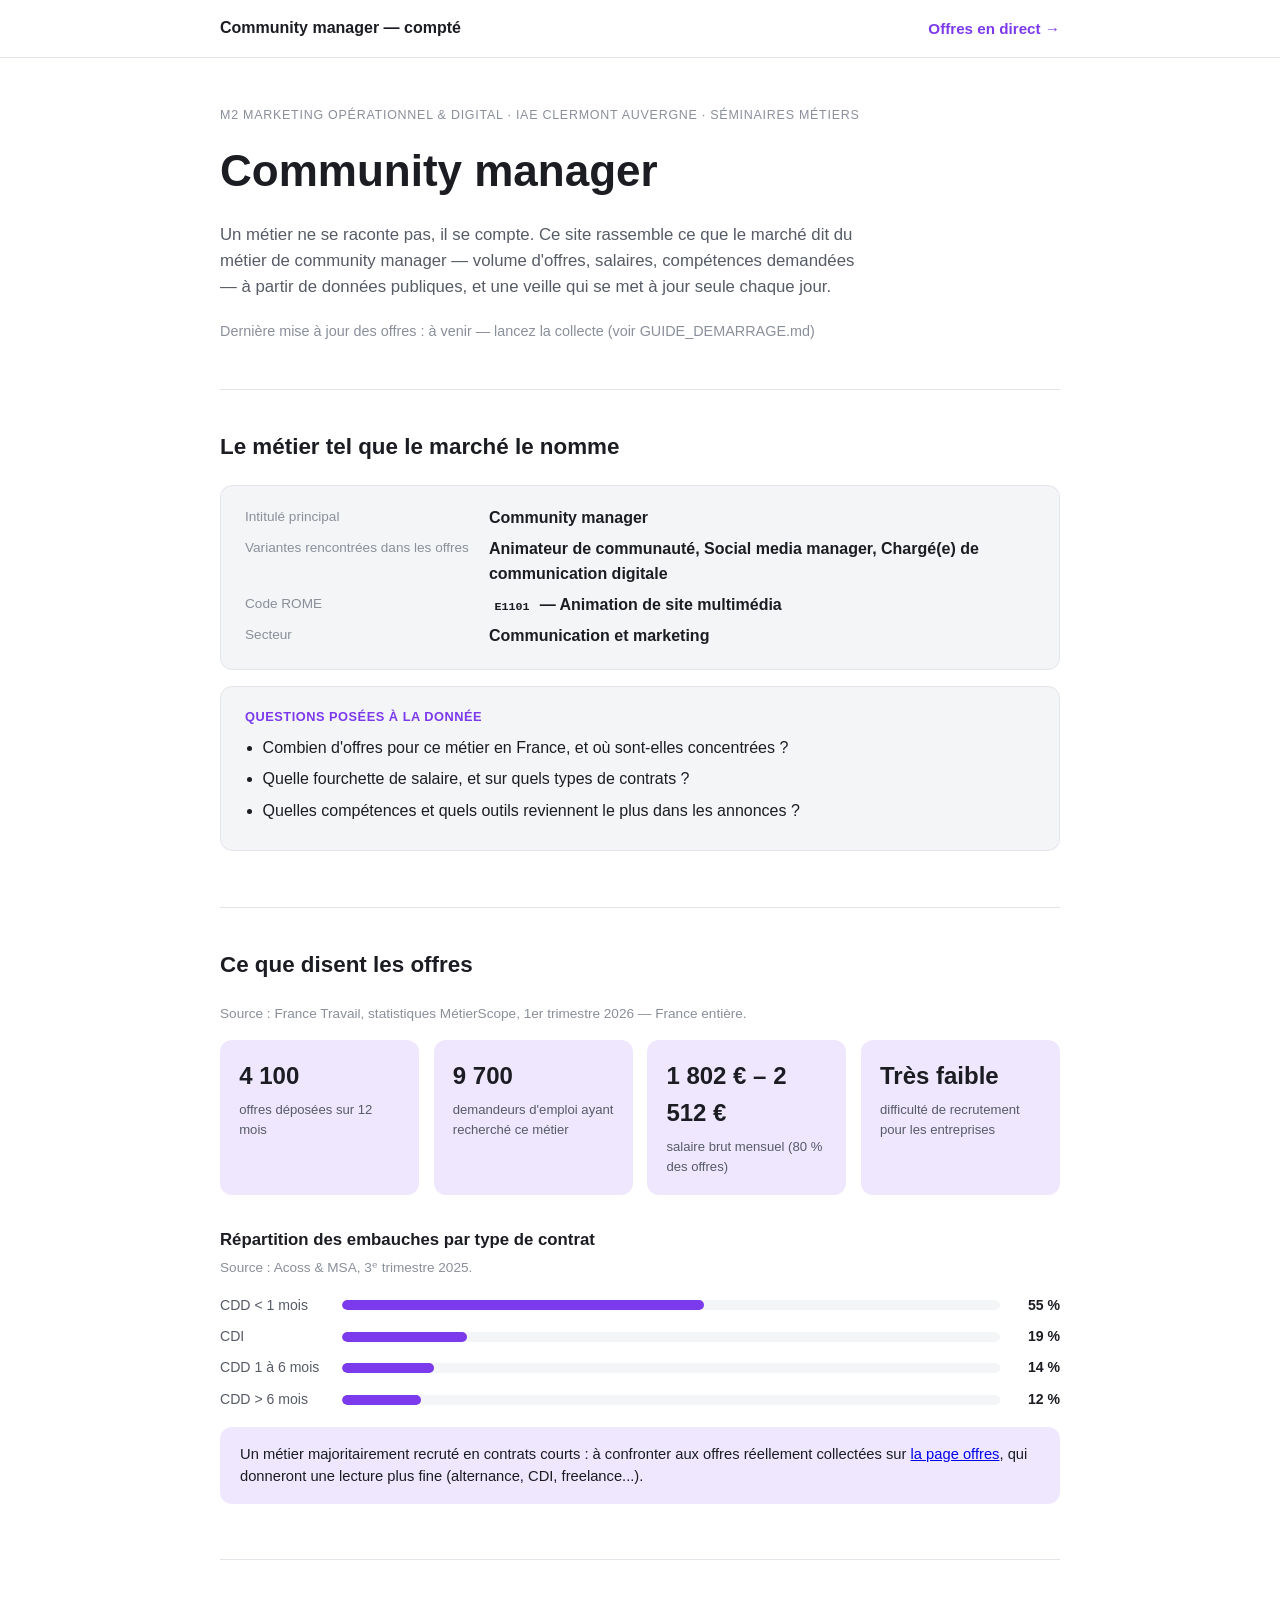
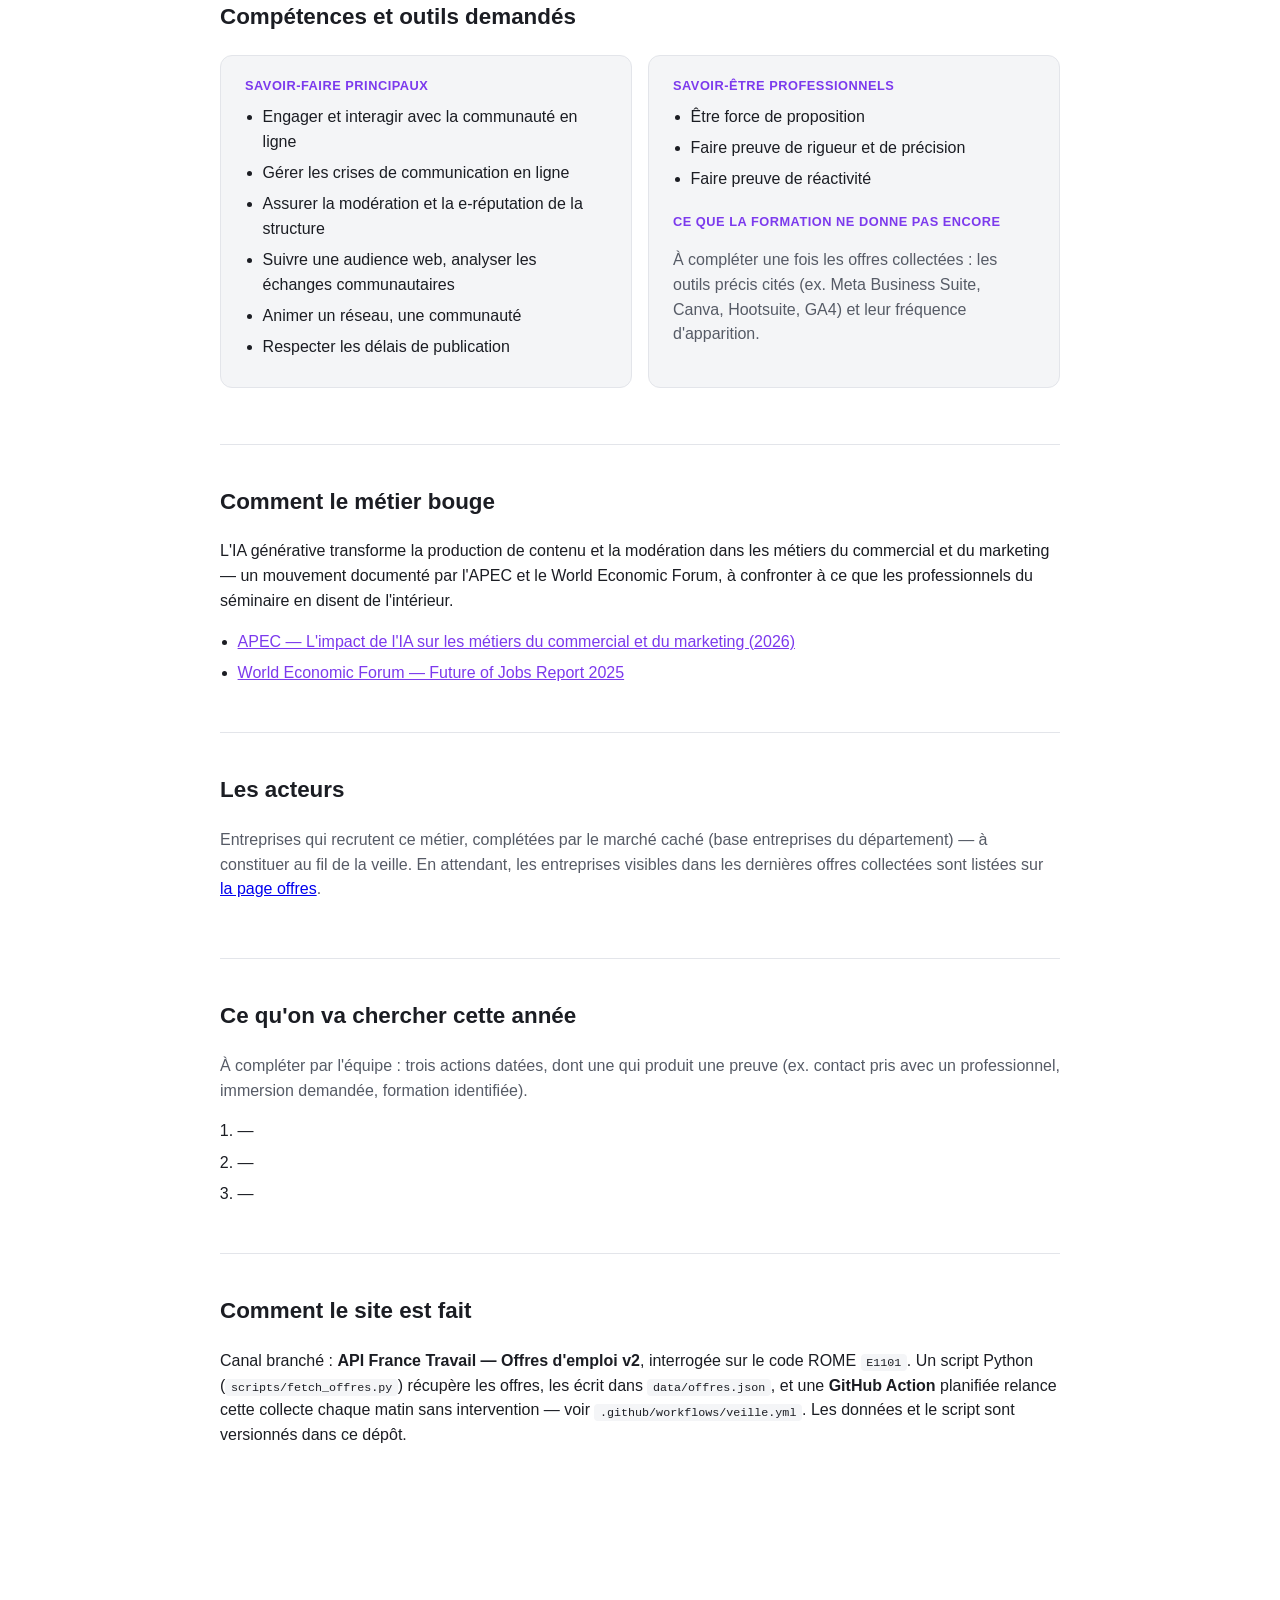
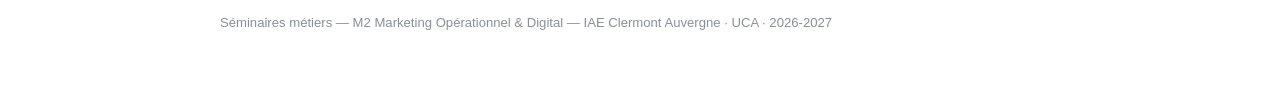
==== index.html @ 609a48a5 "Add files via upload" ====
<!doctype html>
<html lang="fr">
<head>
<meta charset="UTF-8">
<meta name="viewport" content="width=device-width, initial-scale=1.0">
<title>Community manager — le marché du métier, compté</title>
<link rel="stylesheet" href="style.css">
</head>
<body>
<header class="site-header">
  <nav class="nav">
    <a href="index.html" class="nav-brand">Community manager — compté</a>
    <a href="offres.html" class="nav-link">Offres en direct →</a>
  </nav>
</header>

<main>
  <section class="hero">
    <p class="eyebrow">M2 Marketing Opérationnel &amp; Digital · IAE Clermont Auvergne · Séminaires métiers</p>
    <h1>Community manager</h1>
    <p class="hero-sub">
      Un métier ne se raconte pas, il se compte. Ce site rassemble ce que le marché dit du métier de
      community manager — volume d'offres, salaires, compétences demandées — à partir de données publiques,
      et une veille qui se met à jour seule chaque jour.
    </p>
    <p class="hero-meta">Dernière mise à jour des offres : <span id="derniere-maj">à venir — lancez la collecte</span></p>
  </section>

  <section class="block">
    <h2>Le métier tel que le marché le nomme</h2>
    <div class="card">
      <dl class="deflist">
        <dt>Intitulé principal</dt>
        <dd>Community manager</dd>
        <dt>Variantes rencontrées dans les offres</dt>
        <dd>Animateur de communauté, Social media manager, Chargé(e) de communication digitale</dd>
        <dt>Code ROME</dt>
        <dd><code>E1101</code> — Animation de site multimédia</dd>
        <dt>Secteur</dt>
        <dd>Communication et marketing</dd>
      </dl>
    </div>
    <div class="card note">
      <p class="note-label">Questions posées à la donnée</p>
      <ul>
        <li>Combien d'offres pour ce métier en France, et où sont-elles concentrées ?</li>
        <li>Quelle fourchette de salaire, et sur quels types de contrats ?</li>
        <li>Quelles compétences et quels outils reviennent le plus dans les annonces ?</li>
      </ul>
    </div>
  </section>

  <section class="block">
    <h2>Ce que disent les offres</h2>
    <p class="source-line">Source : France Travail, statistiques MétierScope, 1er trimestre 2026 — France entière.</p>
    <div class="stat-grid">
      <div class="stat-tile">
        <span class="stat-value">4 100</span>
        <span class="stat-label">offres déposées sur 12 mois</span>
      </div>
      <div class="stat-tile">
        <span class="stat-value">9 700</span>
        <span class="stat-label">demandeurs d'emploi ayant recherché ce métier</span>
      </div>
      <div class="stat-tile">
        <span class="stat-value">1 802 € – 2 512 €</span>
        <span class="stat-label">salaire brut mensuel (80 % des offres)</span>
      </div>
      <div class="stat-tile">
        <span class="stat-value">Très faible</span>
        <span class="stat-label">difficulté de recrutement pour les entreprises</span>
      </div>
    </div>

    <h3>Répartition des embauches par type de contrat</h3>
    <p class="source-line">Source : Acoss &amp; MSA, 3ᵉ trimestre 2025.</p>
    <div class="bar-chart" role="img" aria-label="Répartition des embauches : CDD moins d'un mois 55%, CDI 19%, CDD 1 à 6 mois 14%, CDD plus de 6 mois 12%">
      <div class="bar-row">
        <span class="bar-label">CDD &lt; 1 mois</span>
        <div class="bar-track"><div class="bar-fill" style="width:55%"></div></div>
        <span class="bar-value">55 %</span>
      </div>
      <div class="bar-row">
        <span class="bar-label">CDI</span>
        <div class="bar-track"><div class="bar-fill" style="width:19%"></div></div>
        <span class="bar-value">19 %</span>
      </div>
      <div class="bar-row">
        <span class="bar-label">CDD 1 à 6 mois</span>
        <div class="bar-track"><div class="bar-fill" style="width:14%"></div></div>
        <span class="bar-value">14 %</span>
      </div>
      <div class="bar-row">
        <span class="bar-label">CDD &gt; 6 mois</span>
        <div class="bar-track"><div class="bar-fill" style="width:12%"></div></div>
        <span class="bar-value">12 %</span>
      </div>
    </div>
    <p class="callout">Un métier majoritairement recruté en contrats courts : à confronter aux offres réellement
      collectées sur <a href="offres.html">la page offres</a>, qui donneront une lecture plus fine (alternance,
      CDI, freelance...).</p>
  </section>

  <section class="block">
    <h2>Compétences et outils demandés</h2>
    <div class="two-col">
      <div class="card">
        <p class="note-label">Savoir-faire principaux</p>
        <ul>
          <li>Engager et interagir avec la communauté en ligne</li>
          <li>Gérer les crises de communication en ligne</li>
          <li>Assurer la modération et la e-réputation de la structure</li>
          <li>Suivre une audience web, analyser les échanges communautaires</li>
          <li>Animer un réseau, une communauté</li>
          <li>Respecter les délais de publication</li>
        </ul>
      </div>
      <div class="card">
        <p class="note-label">Savoir-être professionnels</p>
        <ul>
          <li>Être force de proposition</li>
          <li>Faire preuve de rigueur et de précision</li>
          <li>Faire preuve de réactivité</li>
        </ul>
        <p class="note-label" style="margin-top:1.25rem">Ce que la formation ne donne pas encore</p>
        <p class="muted">À compléter une fois les offres collectées : les outils précis cités (ex. Meta Business
          Suite, Canva, Hootsuite, GA4) et leur fréquence d'apparition.</p>
      </div>
    </div>
  </section>

  <section class="block">
    <h2>Comment le métier bouge</h2>
    <p>
      L'IA générative transforme la production de contenu et la modération dans les métiers du commercial et du
      marketing — un mouvement documenté par l'APEC et le World Economic Forum, à confronter à ce que les
      professionnels du séminaire en disent de l'intérieur.
    </p>
    <ul class="link-list">
      <li><a href="https://www.apec.fr/tendances-emploi-cadre/evolution-des-metiers-et-competences/quel-impact-de-l-ia-sur-les-competences-des-metiers-du-commercial-et-du-marketing-.html" target="_blank" rel="noopener">APEC — L'impact de l'IA sur les métiers du commercial et du marketing (2026)</a></li>
      <li><a href="https://reports.weforum.org/docs/WEF_Future_of_Jobs_Report_2025.pdf" target="_blank" rel="noopener">World Economic Forum — Future of Jobs Report 2025</a></li>
    </ul>
  </section>

  <section class="block">
    <h2>Les acteurs</h2>
    <p class="muted">
      Entreprises qui recrutent ce métier, complétées par le marché caché (base entreprises du département) —
      à constituer au fil de la veille. En attendant, les entreprises visibles dans les dernières offres
      collectées sont listées sur <a href="offres.html">la page offres</a>.
    </p>
  </section>

  <section class="block">
    <h2>Ce qu'on va chercher cette année</h2>
    <p class="muted">À compléter par l'équipe : trois actions datées, dont une qui produit une preuve (ex. contact
      pris avec un professionnel, immersion demandée, formation identifiée).</p>
    <ol class="todo-list">
      <li>—</li>
      <li>—</li>
      <li>—</li>
    </ol>
  </section>

  <section class="block">
    <h2>Comment le site est fait</h2>
    <p>
      Canal branché : <strong>API France Travail — Offres d'emploi v2</strong>, interrogée sur le code ROME
      <code>E1101</code>. Un script Python (<code>scripts/fetch_offres.py</code>) récupère les offres, les écrit
      dans <code>data/offres.json</code>, et une <strong>GitHub Action</strong> planifiée relance cette
      collecte chaque matin sans intervention — voir <code>.github/workflows/veille.yml</code>. Les données et le
      script sont versionnés dans ce dépôt.
    </p>
  </section>
</main>

<footer class="site-footer">
  <p>Séminaires métiers — M2 Marketing Opérationnel &amp; Digital — IAE Clermont Auvergne · UCA · 2026-2027</p>
</footer>
<script src="script.js"></script>
</body>
</html>
---- style.css ----
:root {
  --ink: #1b1d23;
  --ink-soft: #565b66;
  --muted: #8a8f9a;
  --paper: #ffffff;
  --surface: #f4f5f7;
  --border: #e3e5ea;
  --accent: #7c3aed;
  --accent-soft: #efe7fd;
  --radius: 12px;
  --max-w: 880px;
  color-scheme: light;
}

* { box-sizing: border-box; }

body {
  margin: 0;
  font-family: -apple-system, BlinkMacSystemFont, "Segoe UI", Helvetica, Arial, sans-serif;
  color: var(--ink);
  background: var(--paper);
  line-height: 1.55;
}

.site-header {
  border-bottom: 1px solid var(--border);
  position: sticky;
  top: 0;
  background: rgba(255,255,255,0.92);
  backdrop-filter: blur(6px);
  z-index: 10;
}

.nav {
  max-width: var(--max-w);
  margin: 0 auto;
  padding: 1rem 1.25rem;
  display: flex;
  align-items: center;
  justify-content: space-between;
  gap: 1rem;
}

.nav-brand {
  font-weight: 700;
  text-decoration: none;
  color: var(--ink);
}

.nav-link {
  text-decoration: none;
  color: var(--accent);
  font-weight: 600;
  font-size: 0.95rem;
}

.nav-link.is-active { color: var(--ink); }

main {
  max-width: var(--max-w);
  margin: 0 auto;
  padding: 0 1.25rem 4rem;
}

.hero {
  padding: 3rem 0 2rem;
  border-bottom: 1px solid var(--border);
}

.hero-compact { padding: 2.5rem 0 1.5rem; }

.eyebrow {
  text-transform: uppercase;
  letter-spacing: 0.06em;
  font-size: 0.78rem;
  color: var(--muted);
  margin: 0 0 0.75rem;
}

.hero h1 {
  font-size: clamp(2rem, 5vw, 2.75rem);
  margin: 0 0 1rem;
}

.hero-sub {
  color: var(--ink-soft);
  font-size: 1.05rem;
  max-width: 640px;
}

.hero-meta {
  margin-top: 1.25rem;
  font-size: 0.9rem;
  color: var(--muted);
}

.block {
  padding: 2.5rem 0;
  border-bottom: 1px solid var(--border);
}

.block:last-of-type { border-bottom: none; }

.block h2 {
  font-size: 1.4rem;
  margin: 0 0 1.25rem;
}

.block h3 {
  font-size: 1.05rem;
  margin: 2rem 0 0.25rem;
}

.source-line {
  color: var(--muted);
  font-size: 0.85rem;
  margin: 0 0 1rem;
}

.card {
  background: var(--surface);
  border: 1px solid var(--border);
  border-radius: var(--radius);
  padding: 1.25rem 1.5rem;
  margin-bottom: 1rem;
}

.two-col {
  display: grid;
  grid-template-columns: 1fr 1fr;
  gap: 1rem;
}

@media (max-width: 640px) {
  .two-col { grid-template-columns: 1fr; }
}

.deflist { display: grid; grid-template-columns: max-content 1fr; gap: 0.4rem 1.25rem; margin: 0; }
.deflist dt { color: var(--muted); font-size: 0.85rem; }
.deflist dd { margin: 0; font-weight: 600; }

.note-label {
  font-weight: 700;
  font-size: 0.8rem;
  text-transform: uppercase;
  letter-spacing: 0.04em;
  color: var(--accent);
  margin: 0 0 0.6rem;
}

.card ul, .link-list, .todo-list {
  margin: 0;
  padding-left: 1.1rem;
}

.card li, .link-list li, .todo-list li { margin-bottom: 0.4rem; }

.muted { color: var(--ink-soft); }

.stat-grid {
  display: grid;
  grid-template-columns: repeat(auto-fit, minmax(180px, 1fr));
  gap: 0.9rem;
  margin: 1rem 0 1.5rem;
}

.stat-tile {
  background: var(--accent-soft);
  border-radius: var(--radius);
  padding: 1.1rem 1.2rem;
  display: flex;
  flex-direction: column;
  gap: 0.35rem;
}

.stat-value {
  font-size: 1.5rem;
  font-weight: 700;
  color: var(--ink);
}

.stat-label {
  font-size: 0.82rem;
  color: var(--ink-soft);
}

.bar-chart { margin: 1rem 0; }

.bar-row {
  display: grid;
  grid-template-columns: 110px 1fr 48px;
  align-items: center;
  gap: 0.75rem;
  margin-bottom: 0.6rem;
  font-size: 0.88rem;
}

.bar-label { color: var(--ink-soft); }

.bar-track {
  background: var(--surface);
  border-radius: 999px;
  height: 10px;
  overflow: hidden;
}

.bar-fill {
  background: var(--accent);
  height: 100%;
  border-radius: 999px;
}

.bar-value { text-align: right; font-weight: 600; }

.callout {
  background: var(--accent-soft);
  border-radius: var(--radius);
  padding: 1rem 1.25rem;
  font-size: 0.92rem;
}

.link-list a { color: var(--accent); }

.meta-banner {
  background: var(--surface);
  border: 1px solid var(--border);
  border-radius: var(--radius);
  padding: 0.85rem 1.1rem;
  font-size: 0.88rem;
  color: var(--ink-soft);
  margin-bottom: 1.5rem;
}

.offres-list {
  display: flex;
  flex-direction: column;
  gap: 0.9rem;
}

.offre-card {
  border: 1px solid var(--border);
  border-radius: var(--radius);
  padding: 1.1rem 1.3rem;
}

.offre-title {
  font-weight: 700;
  margin: 0 0 0.3rem;
}

.offre-meta {
  display: flex;
  flex-wrap: wrap;
  gap: 0.5rem 1rem;
  font-size: 0.85rem;
  color: var(--ink-soft);
  margin-bottom: 0.5rem;
}

.offre-link {
  font-size: 0.85rem;
  color: var(--accent);
  font-weight: 600;
  text-decoration: none;
}

.site-footer {
  max-width: var(--max-w);
  margin: 0 auto;
  padding: 2rem 1.25rem 3rem;
  color: var(--muted);
  font-size: 0.82rem;
}

code {
  background: var(--surface);
  border-radius: 4px;
  padding: 0.1rem 0.35rem;
  font-size: 0.9em;
}
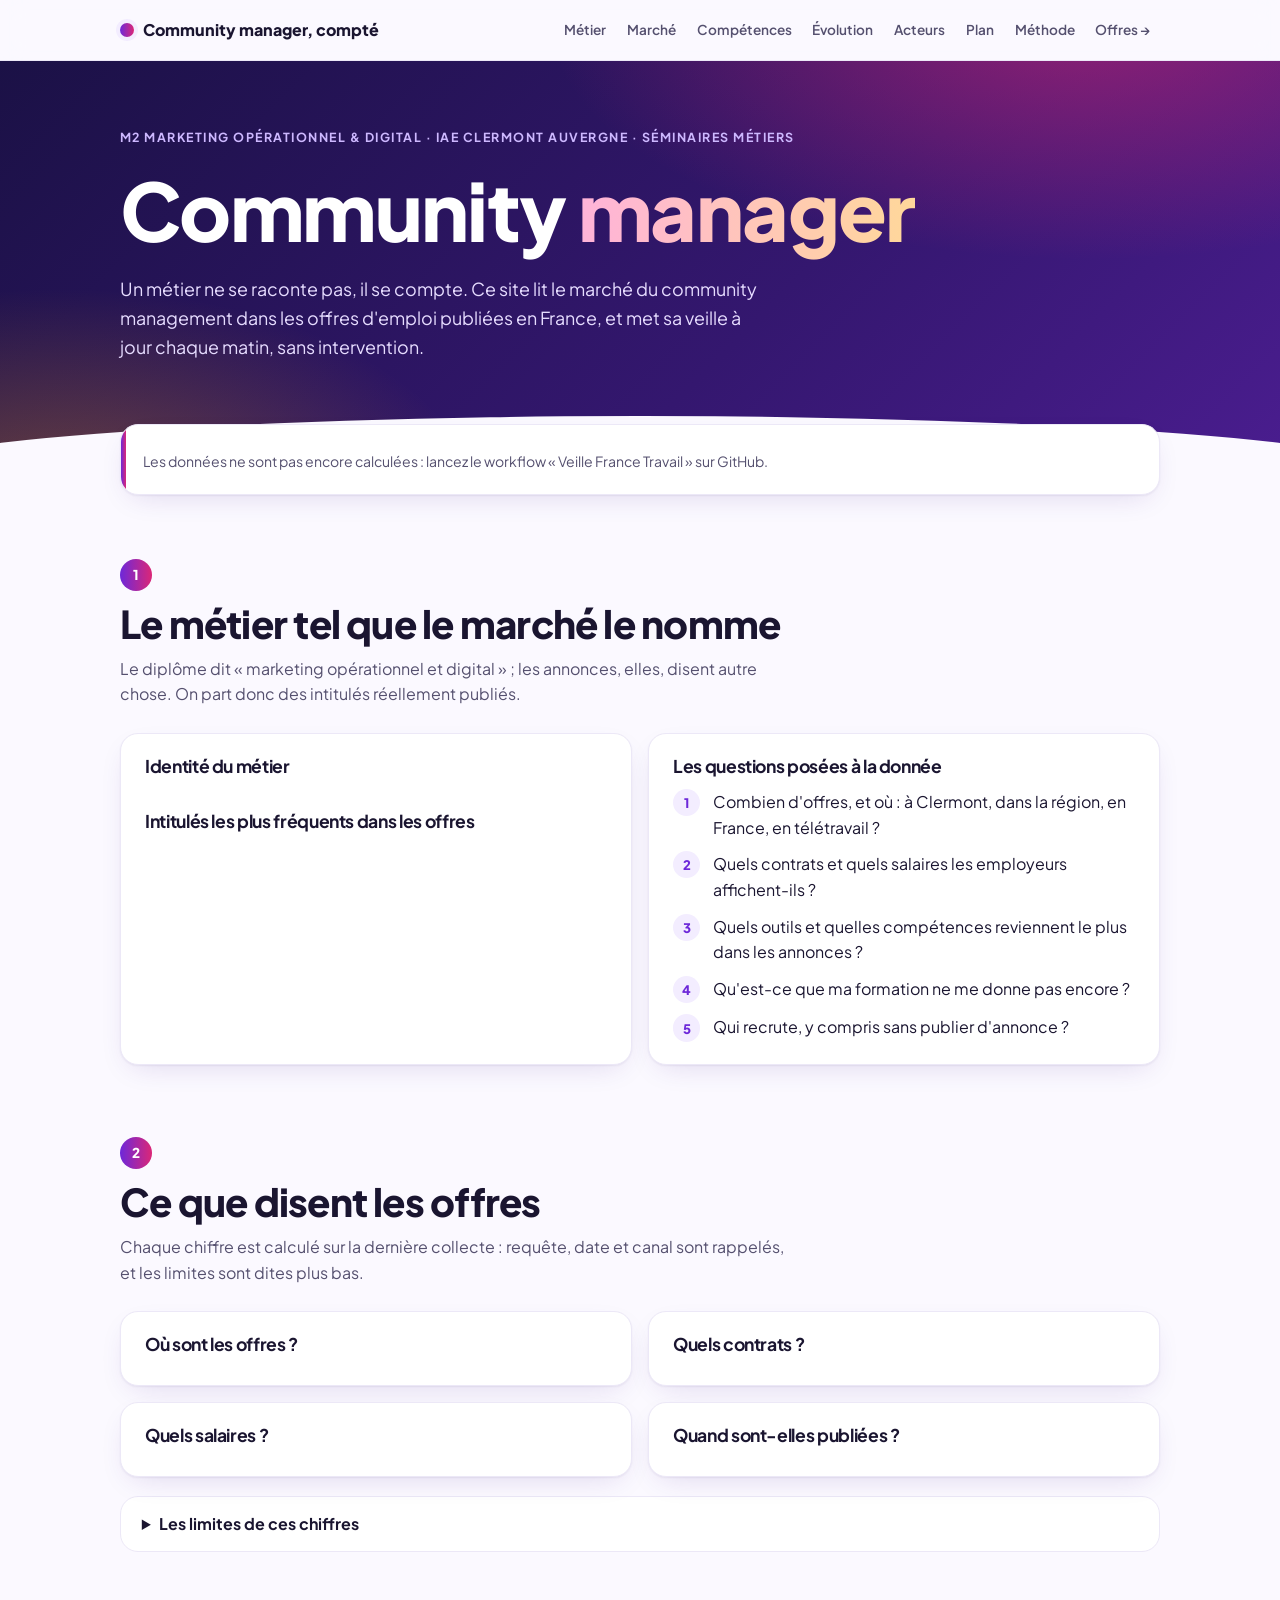
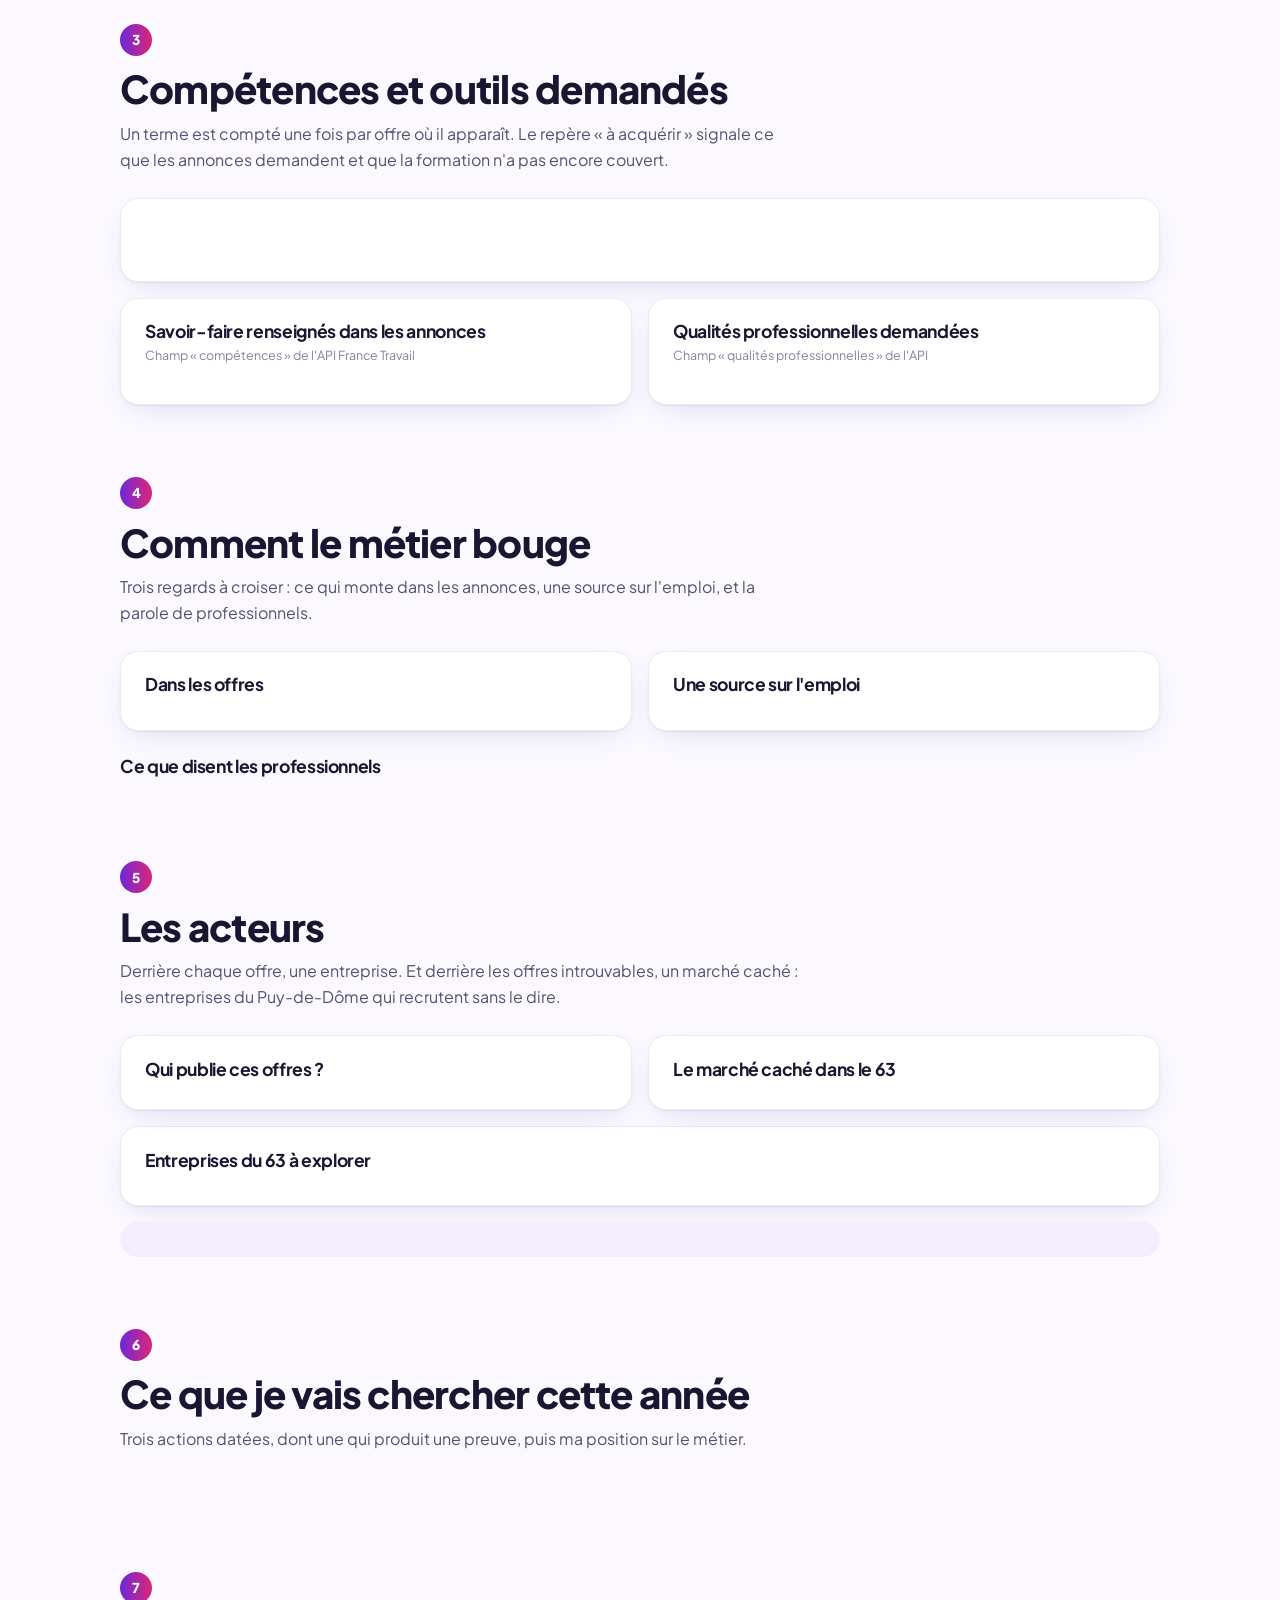
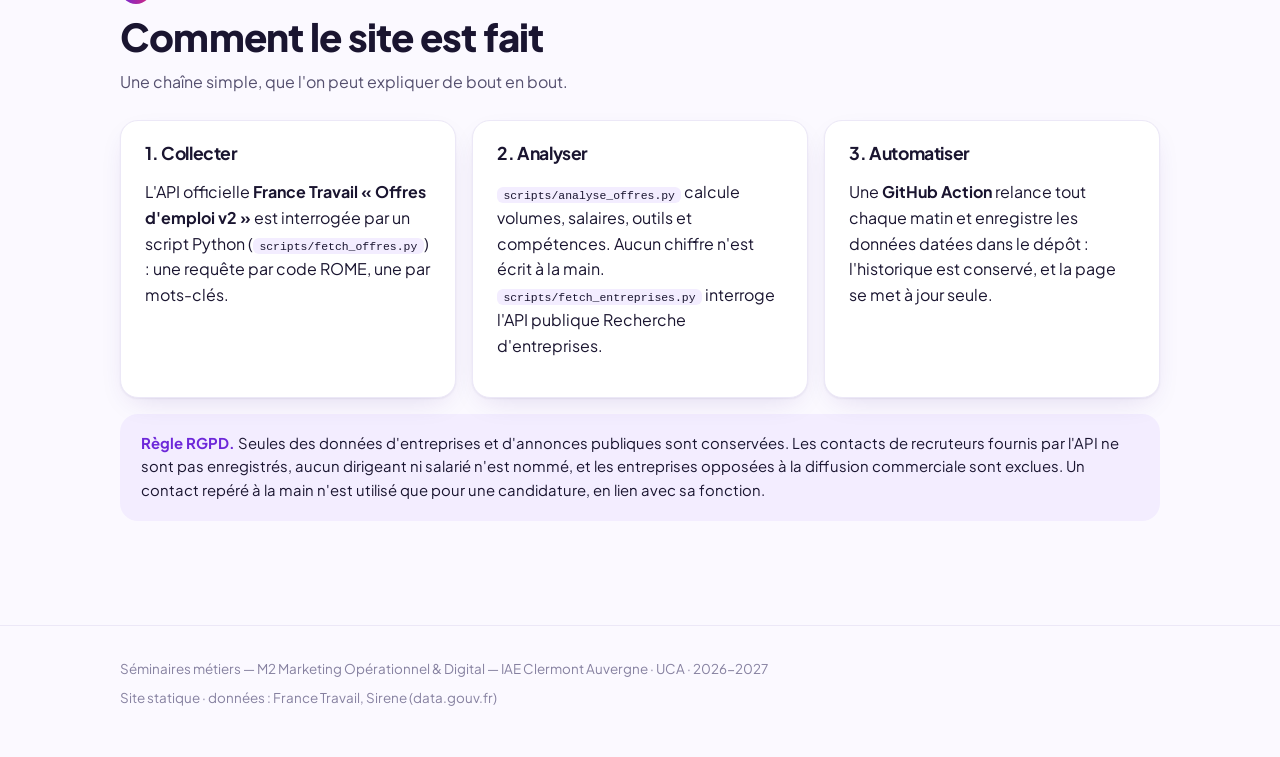
==== commit 5b630b53: "Add files via upload" ====
--- a/index.html
+++ b/index.html
@@ -3,179 +3,172 @@
 <head>
 <meta charset="UTF-8">
 <meta name="viewport" content="width=device-width, initial-scale=1.0">
-<title>Community manager — le marché du métier, compté</title>
+<title>Community manager — le métier, compté</title>
+<meta name="description" content="Le marché du métier de community manager lu dans les offres d'emploi France Travail : volumes, salaires, compétences, acteurs. Veille automatique.">
+<link rel="preconnect" href="https://fonts.googleapis.com">
+<link rel="preconnect" href="https://fonts.gstatic.com" crossorigin>
+<link href="https://fonts.googleapis.com/css2?family=Plus+Jakarta+Sans:wght@400;500;600;700;800&display=swap" rel="stylesheet">
 <link rel="stylesheet" href="style.css">
 </head>
 <body>
-<header class="site-header">
+<div class="nav-wrap">
   <nav class="nav">
-    <a href="index.html" class="nav-brand">Community manager — compté</a>
-    <a href="offres.html" class="nav-link">Offres en direct →</a>
+    <a href="index.html" class="brand"><span class="brand-dot"></span>Community manager, compté</a>
+    <div class="nav-links" id="nav-links">
+      <a href="#metier">Métier</a>
+      <a href="#marche">Marché</a>
+      <a href="#competences">Compétences</a>
+      <a href="#evolution">Évolution</a>
+      <a href="#acteurs">Acteurs</a>
+      <a href="#plan">Plan</a>
+      <a href="#methode">Méthode</a>
+      <a href="offres.html">Offres →</a>
+    </div>
   </nav>
+</div>
+
+<header class="hero">
+  <div class="hero-inner">
+    <p class="eyebrow">M2 Marketing Opérationnel &amp; Digital · IAE Clermont Auvergne · Séminaires métiers</p>
+    <h1>Community <span>manager</span></h1>
+    <p class="hero-lead">Un métier ne se raconte pas, il se compte. Ce site lit le marché du community management dans les
+      offres d'emploi publiées en France, et met sa veille à jour chaque matin, sans intervention.</p>
+    <div class="chips" id="hero-chips"></div>
+  </div>
+  <div class="hero-wave"></div>
 </header>
 
+<div class="kpis" id="kpis" aria-live="polite"></div>
+
 <main>
-  <section class="hero">
-    <p class="eyebrow">M2 Marketing Opérationnel &amp; Digital · IAE Clermont Auvergne · Séminaires métiers</p>
-    <h1>Community manager</h1>
-    <p class="hero-sub">
-      Un métier ne se raconte pas, il se compte. Ce site rassemble ce que le marché dit du métier de
-      community manager — volume d'offres, salaires, compétences demandées — à partir de données publiques,
-      et une veille qui se met à jour seule chaque jour.
-    </p>
-    <p class="hero-meta">Dernière mise à jour des offres : <span id="derniere-maj">à venir — lancez la collecte</span></p>
-  </section>
-
-  <section class="block">
-    <h2>Le métier tel que le marché le nomme</h2>
-    <div class="card">
-      <dl class="deflist">
-        <dt>Intitulé principal</dt>
-        <dd>Community manager</dd>
-        <dt>Variantes rencontrées dans les offres</dt>
-        <dd>Animateur de communauté, Social media manager, Chargé(e) de communication digitale</dd>
-        <dt>Code ROME</dt>
-        <dd><code>E1101</code> — Animation de site multimédia</dd>
-        <dt>Secteur</dt>
-        <dd>Communication et marketing</dd>
-      </dl>
+  <section class="block" id="metier">
+    <div class="sec-head">
+      <span class="sec-num">1</span>
+      <h2>Le métier tel que le marché le nomme</h2>
+      <p class="sec-lead">Le diplôme dit « marketing opérationnel et digital » ; les annonces, elles, disent autre chose.
+        On part donc des intitulés réellement publiés.</p>
     </div>
-    <div class="card note">
-      <p class="note-label">Questions posées à la donnée</p>
-      <ul>
-        <li>Combien d'offres pour ce métier en France, et où sont-elles concentrées ?</li>
-        <li>Quelle fourchette de salaire, et sur quels types de contrats ?</li>
-        <li>Quelles compétences et quels outils reviennent le plus dans les annonces ?</li>
-      </ul>
-    </div>
-  </section>
-
-  <section class="block">
-    <h2>Ce que disent les offres</h2>
-    <p class="source-line">Source : France Travail, statistiques MétierScope, 1er trimestre 2026 — France entière.</p>
-    <div class="stat-grid">
-      <div class="stat-tile">
-        <span class="stat-value">4 100</span>
-        <span class="stat-label">offres déposées sur 12 mois</span>
-      </div>
-      <div class="stat-tile">
-        <span class="stat-value">9 700</span>
-        <span class="stat-label">demandeurs d'emploi ayant recherché ce métier</span>
-      </div>
-      <div class="stat-tile">
-        <span class="stat-value">1 802 € – 2 512 €</span>
-        <span class="stat-label">salaire brut mensuel (80 % des offres)</span>
-      </div>
-      <div class="stat-tile">
-        <span class="stat-value">Très faible</span>
-        <span class="stat-label">difficulté de recrutement pour les entreprises</span>
-      </div>
-    </div>
-
-    <h3>Répartition des embauches par type de contrat</h3>
-    <p class="source-line">Source : Acoss &amp; MSA, 3ᵉ trimestre 2025.</p>
-    <div class="bar-chart" role="img" aria-label="Répartition des embauches : CDD moins d'un mois 55%, CDI 19%, CDD 1 à 6 mois 14%, CDD plus de 6 mois 12%">
-      <div class="bar-row">
-        <span class="bar-label">CDD &lt; 1 mois</span>
-        <div class="bar-track"><div class="bar-fill" style="width:55%"></div></div>
-        <span class="bar-value">55 %</span>
-      </div>
-      <div class="bar-row">
-        <span class="bar-label">CDI</span>
-        <div class="bar-track"><div class="bar-fill" style="width:19%"></div></div>
-        <span class="bar-value">19 %</span>
-      </div>
-      <div class="bar-row">
-        <span class="bar-label">CDD 1 à 6 mois</span>
-        <div class="bar-track"><div class="bar-fill" style="width:14%"></div></div>
-        <span class="bar-value">14 %</span>
-      </div>
-      <div class="bar-row">
-        <span class="bar-label">CDD &gt; 6 mois</span>
-        <div class="bar-track"><div class="bar-fill" style="width:12%"></div></div>
-        <span class="bar-value">12 %</span>
-      </div>
-    </div>
-    <p class="callout">Un métier majoritairement recruté en contrats courts : à confronter aux offres réellement
-      collectées sur <a href="offres.html">la page offres</a>, qui donneront une lecture plus fine (alternance,
-      CDI, freelance...).</p>
-  </section>
-
-  <section class="block">
-    <h2>Compétences et outils demandés</h2>
-    <div class="two-col">
+    <div class="grid grid-2">
       <div class="card">
-        <p class="note-label">Savoir-faire principaux</p>
-        <ul>
-          <li>Engager et interagir avec la communauté en ligne</li>
-          <li>Gérer les crises de communication en ligne</li>
-          <li>Assurer la modération et la e-réputation de la structure</li>
-          <li>Suivre une audience web, analyser les échanges communautaires</li>
-          <li>Animer un réseau, une communauté</li>
-          <li>Respecter les délais de publication</li>
-        </ul>
+        <h3>Identité du métier</h3>
+        <dl class="rome" id="rome"></dl>
+        <h3 style="margin-top:1.4rem">Intitulés les plus fréquents dans les offres</h3>
+        <div class="tags" id="intitules"></div>
       </div>
       <div class="card">
-        <p class="note-label">Savoir-être professionnels</p>
-        <ul>
-          <li>Être force de proposition</li>
-          <li>Faire preuve de rigueur et de précision</li>
-          <li>Faire preuve de réactivité</li>
-        </ul>
-        <p class="note-label" style="margin-top:1.25rem">Ce que la formation ne donne pas encore</p>
-        <p class="muted">À compléter une fois les offres collectées : les outils précis cités (ex. Meta Business
-          Suite, Canva, Hootsuite, GA4) et leur fréquence d'apparition.</p>
+        <h3>Les questions posées à la donnée</h3>
+        <ol class="questions">
+          <li>Combien d'offres, et où : à Clermont, dans la région, en France, en télétravail ?</li>
+          <li>Quels contrats et quels salaires les employeurs affichent-ils ?</li>
+          <li>Quels outils et quelles compétences reviennent le plus dans les annonces ?</li>
+          <li>Qu'est-ce que ma formation ne me donne pas encore ?</li>
+          <li>Qui recrute, y compris sans publier d'annonce ?</li>
+        </ol>
       </div>
     </div>
   </section>
 
-  <section class="block">
-    <h2>Comment le métier bouge</h2>
-    <p>
-      L'IA générative transforme la production de contenu et la modération dans les métiers du commercial et du
-      marketing — un mouvement documenté par l'APEC et le World Economic Forum, à confronter à ce que les
-      professionnels du séminaire en disent de l'intérieur.
-    </p>
-    <ul class="link-list">
-      <li><a href="https://www.apec.fr/tendances-emploi-cadre/evolution-des-metiers-et-competences/quel-impact-de-l-ia-sur-les-competences-des-metiers-du-commercial-et-du-marketing-.html" target="_blank" rel="noopener">APEC — L'impact de l'IA sur les métiers du commercial et du marketing (2026)</a></li>
-      <li><a href="https://reports.weforum.org/docs/WEF_Future_of_Jobs_Report_2025.pdf" target="_blank" rel="noopener">World Economic Forum — Future of Jobs Report 2025</a></li>
-    </ul>
+  <section class="block" id="marche">
+    <div class="sec-head">
+      <span class="sec-num">2</span>
+      <h2>Ce que disent les offres</h2>
+      <p class="sec-lead">Chaque chiffre est calculé sur la dernière collecte : requête, date et canal sont rappelés, et les
+        limites sont dites plus bas.</p>
+    </div>
+    <div class="grid grid-2">
+      <div class="card"><h3>Où sont les offres ?</h3><p class="src" id="src-geo"></p><div class="bars" id="geo"></div></div>
+      <div class="card"><h3>Quels contrats ?</h3><p class="src" id="src-contrats"></p><div class="bars" id="contrats"></div></div>
+      <div class="card"><h3>Quels salaires ?</h3><p class="src" id="src-salaires"></p><div class="table-wrap" id="salaires"></div><div id="repere"></div></div>
+      <div class="card"><h3>Quand sont-elles publiées ?</h3><p class="src" id="src-mois"></p><div class="bars" id="mois"></div></div>
+    </div>
+    <details class="limits" id="limites"><summary>Les limites de ces chiffres</summary><ul id="limites-liste"></ul></details>
   </section>
 
-  <section class="block">
-    <h2>Les acteurs</h2>
-    <p class="muted">
-      Entreprises qui recrutent ce métier, complétées par le marché caché (base entreprises du département) —
-      à constituer au fil de la veille. En attendant, les entreprises visibles dans les dernières offres
-      collectées sont listées sur <a href="offres.html">la page offres</a>.
-    </p>
+  <section class="block" id="competences">
+    <div class="sec-head">
+      <span class="sec-num">3</span>
+      <h2>Compétences et outils demandés</h2>
+      <p class="sec-lead">Un terme est compté une fois par offre où il apparaît. Le repère « à acquérir » signale ce que les
+        annonces demandent et que la formation n'a pas encore couvert.</p>
+    </div>
+    <div class="card">
+      <div class="filters" id="filtres-outils"></div>
+      <p class="src" id="src-outils"></p>
+      <div class="bars" id="outils"></div>
+      <div id="formation-note" style="margin-top:1.2rem"></div>
+    </div>
+    <div class="grid grid-2" style="margin-top:1rem">
+      <div class="card"><h3>Savoir-faire renseignés dans les annonces</h3><p class="src">Champ « compétences » de l'API France Travail</p><div class="bars" id="api-comp"></div></div>
+      <div class="card"><h3>Qualités professionnelles demandées</h3><p class="src">Champ « qualités professionnelles » de l'API</p><div class="bars" id="api-qual"></div></div>
+    </div>
   </section>
 
-  <section class="block">
-    <h2>Ce qu'on va chercher cette année</h2>
-    <p class="muted">À compléter par l'équipe : trois actions datées, dont une qui produit une preuve (ex. contact
-      pris avec un professionnel, immersion demandée, formation identifiée).</p>
-    <ol class="todo-list">
-      <li>—</li>
-      <li>—</li>
-      <li>—</li>
-    </ol>
+  <section class="block" id="evolution">
+    <div class="sec-head">
+      <span class="sec-num">4</span>
+      <h2>Comment le métier bouge</h2>
+      <p class="sec-lead">Trois regards à croiser : ce qui monte dans les annonces, une source sur l'emploi, et la parole de
+        professionnels.</p>
+    </div>
+    <div class="grid grid-2">
+      <div class="card"><h3>Dans les offres</h3><div id="mouvement"></div></div>
+      <div class="card"><h3>Une source sur l'emploi</h3><div id="source-emploi"></div></div>
+    </div>
+    <h3 style="margin:1.6rem 0 .8rem">Ce que disent les professionnels</h3>
+    <div class="grid grid-3" id="pros"></div>
   </section>
 
-  <section class="block">
-    <h2>Comment le site est fait</h2>
-    <p>
-      Canal branché : <strong>API France Travail — Offres d'emploi v2</strong>, interrogée sur le code ROME
-      <code>E1101</code>. Un script Python (<code>scripts/fetch_offres.py</code>) récupère les offres, les écrit
-      dans <code>data/offres.json</code>, et une <strong>GitHub Action</strong> planifiée relance cette
-      collecte chaque matin sans intervention — voir <code>.github/workflows/veille.yml</code>. Les données et le
-      script sont versionnés dans ce dépôt.
-    </p>
+  <section class="block" id="acteurs">
+    <div class="sec-head">
+      <span class="sec-num">5</span>
+      <h2>Les acteurs</h2>
+      <p class="sec-lead">Derrière chaque offre, une entreprise. Et derrière les offres introuvables, un marché caché :
+        les entreprises du Puy-de-Dôme qui recrutent sans le dire.</p>
+    </div>
+    <div class="grid grid-2">
+      <div class="card"><h3>Qui publie ces offres ?</h3><p class="src" id="src-recruteurs"></p><div class="table-wrap" id="recruteurs"></div></div>
+      <div class="card"><h3>Le marché caché dans le 63</h3><p class="src" id="src-cache"></p><div id="cache"></div></div>
+    </div>
+    <div class="card" style="margin-top:1rem" id="cibles-card"><h3>Entreprises du 63 à explorer</h3><div class="table-wrap" id="cibles"></div></div>
+    <div class="callout" style="margin-top:1rem" id="linkedin"></div>
+  </section>
+
+  <section class="block" id="plan">
+    <div class="sec-head">
+      <span class="sec-num">6</span>
+      <h2>Ce que je vais chercher cette année</h2>
+      <p class="sec-lead">Trois actions datées, dont une qui produit une preuve, puis ma position sur le métier.</p>
+    </div>
+    <ol class="timeline" id="plan-liste"></ol>
+    <div id="position" style="margin-top:1.4rem"></div>
+  </section>
+
+  <section class="block" id="methode">
+    <div class="sec-head">
+      <span class="sec-num">7</span>
+      <h2>Comment le site est fait</h2>
+      <p class="sec-lead">Une chaîne simple, que l'on peut expliquer de bout en bout.</p>
+    </div>
+    <div class="grid grid-3">
+      <div class="card"><h3>1. Collecter</h3><p>L'API officielle <strong>France Travail « Offres d'emploi v2 »</strong> est interrogée par un script Python
+        (<code>scripts/fetch_offres.py</code>) : une requête par code ROME, une par mots-clés.</p><div id="requetes"></div></div>
+      <div class="card"><h3>2. Analyser</h3><p><code>scripts/analyse_offres.py</code> calcule volumes, salaires, outils et compétences. Aucun chiffre
+        n'est écrit à la main. <code>scripts/fetch_entreprises.py</code> interroge l'API publique Recherche d'entreprises.</p></div>
+      <div class="card"><h3>3. Automatiser</h3><p>Une <strong>GitHub Action</strong> relance tout chaque matin et enregistre les données datées dans le
+        dépôt : l'historique est conservé, et la page se met à jour seule.</p></div>
+    </div>
+    <div class="callout" style="margin-top:1rem"><strong>Règle RGPD.</strong> Seules des données d'entreprises et d'annonces publiques sont
+      conservées. Les contacts de recruteurs fournis par l'API ne sont pas enregistrés, aucun dirigeant ni salarié n'est nommé, et les
+      entreprises opposées à la diffusion commerciale sont exclues. Un contact repéré à la main n'est utilisé que pour une candidature, en
+      lien avec sa fonction.</div>
   </section>
 </main>
 
-<footer class="site-footer">
-  <p>Séminaires métiers — M2 Marketing Opérationnel &amp; Digital — IAE Clermont Auvergne · UCA · 2026-2027</p>
+<footer>
+  <div class="foot">
+    <span>Séminaires métiers — M2 Marketing Opérationnel &amp; Digital — IAE Clermont Auvergne · UCA · 2026-2027</span>
+    <span>Site statique · données : France Travail, Sirene (data.gouv.fr)</span>
+  </div>
 </footer>
 <script src="script.js"></script>
 </body>
--- a/style.css
+++ b/style.css
@@ -1,280 +1,193 @@
+/* Community manager, compté — feuille de style */
 :root {
-  --ink: #1b1d23;
-  --ink-soft: #565b66;
-  --muted: #8a8f9a;
-  --paper: #ffffff;
-  --surface: #f4f5f7;
-  --border: #e3e5ea;
-  --accent: #7c3aed;
-  --accent-soft: #efe7fd;
-  --radius: 12px;
-  --max-w: 880px;
+  --bg: #fbf9ff;
+  --card: #ffffff;
+  --ink: #1a1530;
+  --ink-soft: #55506f;
+  --muted: #8681a0;
+  --line: #ece8f7;
+  --brand: #6d28d9;
+  --brand-2: #db2777;
+  --amber: #f59e0b;
+  --teal: #0f766e;
+  --teal-bg: #d9f3ee;
+  --warn: #b45309;
+  --warn-bg: #fdeccd;
+  --soft: #f3edff;
+  --shadow: 0 1px 2px rgba(40, 20, 90, .06), 0 10px 30px -12px rgba(60, 20, 140, .18);
+  --radius: 18px;
+  --max: 1080px;
+  --grad: linear-gradient(90deg, var(--brand), var(--brand-2));
   color-scheme: light;
 }
 
-* { box-sizing: border-box; }
-
-body {
-  margin: 0;
-  font-family: -apple-system, BlinkMacSystemFont, "Segoe UI", Helvetica, Arial, sans-serif;
-  color: var(--ink);
-  background: var(--paper);
-  line-height: 1.55;
+@media (prefers-color-scheme: dark) {
+  :root {
+    --bg: #120e24; --card: #1b1635; --ink: #f4f1ff; --ink-soft: #c2bde0; --muted: #9690b8;
+    --line: #2c2650; --soft: #241d48; --teal-bg: #0d3b37; --teal: #6ee7d8;
+    --warn-bg: #43300f; --warn: #fbbf24; --brand: #a78bfa; --brand-2: #f472b6;
+    --shadow: 0 1px 2px rgba(0,0,0,.4), 0 10px 30px -12px rgba(0,0,0,.6);
+    color-scheme: dark;
+  }
 }
 
-.site-header {
-  border-bottom: 1px solid var(--border);
-  position: sticky;
-  top: 0;
-  background: rgba(255,255,255,0.92);
-  backdrop-filter: blur(6px);
-  z-index: 10;
+* { box-sizing: border-box; }
+html { scroll-behavior: smooth; scroll-padding-top: 72px; }
+body {
+  margin: 0; background: var(--bg); color: var(--ink);
+  font-family: "Plus Jakarta Sans", -apple-system, BlinkMacSystemFont, "Segoe UI", Helvetica, Arial, sans-serif;
+  line-height: 1.6; -webkit-font-smoothing: antialiased;
 }
+a { color: var(--brand); }
+code { background: var(--soft); border-radius: 6px; padding: .1rem .4rem; font-size: .88em; }
+h1, h2, h3 { line-height: 1.15; margin: 0; letter-spacing: -.02em; }
 
-.nav {
-  max-width: var(--max-w);
-  margin: 0 auto;
-  padding: 1rem 1.25rem;
-  display: flex;
-  align-items: center;
-  justify-content: space-between;
-  gap: 1rem;
+/* ---------- navigation ---------- */
+.nav-wrap {
+  position: sticky; top: 0; z-index: 50;
+  background: color-mix(in srgb, var(--bg) 82%, transparent);
+  backdrop-filter: blur(12px); border-bottom: 1px solid var(--line);
 }
+.nav { max-width: var(--max); margin: 0 auto; padding: .8rem 1.25rem; display: flex; align-items: center; gap: 1.2rem; }
+.brand { font-weight: 800; text-decoration: none; color: var(--ink); white-space: nowrap; display: flex; align-items: center; gap: .55rem; }
+.brand-dot { width: 14px; height: 14px; border-radius: 50%; background: var(--grad); box-shadow: 0 0 0 4px var(--soft); }
+.nav-links { display: flex; gap: .1rem; margin-left: auto; overflow-x: auto; scrollbar-width: none; }
+.nav-links a { text-decoration: none; color: var(--ink-soft); font-size: .85rem; font-weight: 600; padding: .4rem .6rem; border-radius: 999px; white-space: nowrap; }
+.nav-links a:hover { background: var(--soft); color: var(--brand); }
+.nav-links a.is-active { background: var(--ink); color: var(--bg); }
 
-.nav-brand {
-  font-weight: 700;
-  text-decoration: none;
-  color: var(--ink);
+/* ---------- hero ---------- */
+.hero {
+  position: relative; overflow: hidden; color: #fff;
+  background:
+    radial-gradient(900px 400px at 85% -10%, rgba(219, 39, 119, .55), transparent 60%),
+    radial-gradient(700px 380px at 5% 110%, rgba(245, 158, 11, .35), transparent 60%),
+    linear-gradient(135deg, #1b1146 0%, #34176f 60%, #4a1d8f 100%);
 }
+.hero-inner { max-width: var(--max); margin: 0 auto; padding: 4.2rem 1.25rem 5.5rem; position: relative; }
+.eyebrow { font-size: .78rem; font-weight: 700; letter-spacing: .12em; text-transform: uppercase; color: #cdb8ff; margin: 0 0 1rem; }
+.hero h1 { font-size: clamp(2.6rem, 8vw, 5rem); font-weight: 800; }
+.hero h1 span { background: linear-gradient(90deg, #ffb3d9, #ffd89a); -webkit-background-clip: text; background-clip: text; color: transparent; }
+.hero-lead { max-width: 640px; font-size: 1.12rem; color: #e6dcff; margin: 1.2rem 0 1.6rem; }
+.chips { display: flex; flex-wrap: wrap; gap: .5rem; }
+.chip { display: inline-flex; align-items: center; gap: .4rem; font-size: .82rem; font-weight: 600; padding: .35rem .8rem; border-radius: 999px; background: rgba(255,255,255,.12); border: 1px solid rgba(255,255,255,.2); color: #fff; }
+.hero-wave { position: absolute; left: 0; right: 0; bottom: -1px; height: 60px; background: var(--bg); clip-path: ellipse(60% 100% at 50% 100%); }
 
-.nav-link {
-  text-decoration: none;
-  color: var(--accent);
-  font-weight: 600;
-  font-size: 0.95rem;
+/* ---------- indicateurs clés (chevauchent le hero) ---------- */
+.kpis { max-width: var(--max); margin: -3.2rem auto 0; padding: 0 1.25rem; display: grid; grid-template-columns: repeat(auto-fit, minmax(210px, 1fr)); gap: 1rem; position: relative; z-index: 2; }
+.kpi { background: var(--card); border-radius: var(--radius); box-shadow: var(--shadow); padding: 1.3rem 1.4rem; border: 1px solid var(--line); position: relative; overflow: hidden; }
+.kpi::before { content: ""; position: absolute; inset: 0 auto 0 0; width: 5px; background: var(--grad); }
+.kpi-value { font-size: 2.3rem; font-weight: 800; letter-spacing: -.03em; background: var(--grad); -webkit-background-clip: text; background-clip: text; color: transparent; line-height: 1.1; }
+.kpi-label { color: var(--ink-soft); font-size: .88rem; margin-top: .3rem; }
+.kpi-note { color: var(--muted); font-size: .76rem; margin-top: .5rem; }
+
+/* ---------- sections ---------- */
+main { max-width: var(--max); margin: 0 auto; padding: 0 1.25rem 3rem; }
+section.block { padding: 4rem 0 .5rem; }
+.sec-head { margin-bottom: 1.6rem; }
+.sec-num { display: inline-flex; width: 2rem; height: 2rem; align-items: center; justify-content: center; border-radius: 50%; background: var(--grad); color: #fff; font-weight: 800; font-size: .85rem; margin-bottom: .7rem; }
+.sec-head h2 { font-size: clamp(1.7rem, 4vw, 2.4rem); font-weight: 800; }
+.sec-lead { color: var(--ink-soft); max-width: 680px; margin: .6rem 0 0; }
+h3 { font-size: 1.1rem; font-weight: 700; margin-bottom: .8rem; }
+
+.grid { display: grid; gap: 1rem; }
+.grid-2 { grid-template-columns: repeat(2, minmax(0, 1fr)); }
+@media (max-width: 860px) { .grid-2 { grid-template-columns: minmax(0, 1fr); } }
+.grid-3 { grid-template-columns: repeat(auto-fit, minmax(240px, 1fr)); }
+.card { background: var(--card); border: 1px solid var(--line); border-radius: var(--radius); box-shadow: var(--shadow); padding: 1.4rem 1.5rem; }
+.card h3 + .src { margin-top: -.5rem; }
+.src { font-size: .78rem; color: var(--muted); margin: 0 0 1rem; }
+.stack > * + * { margin-top: 1rem; }
+
+/* ---------- le métier ---------- */
+.rome { display: grid; grid-template-columns: auto 1fr; gap: .4rem 1.2rem; margin: 0; align-items: baseline; }
+.rome dt { color: var(--muted); font-size: .8rem; font-weight: 600; text-transform: uppercase; letter-spacing: .06em; }
+.rome dd { margin: 0; font-weight: 700; }
+.tags { display: flex; flex-wrap: wrap; gap: .45rem; }
+.tag { font-size: .82rem; font-weight: 600; background: var(--soft); color: var(--brand); border-radius: 999px; padding: .3rem .75rem; }
+.questions { counter-reset: q; list-style: none; padding: 0; margin: 0; display: grid; gap: .7rem; }
+.questions li { counter-increment: q; display: flex; gap: .8rem; align-items: flex-start; }
+.questions li::before { content: counter(q); flex: none; width: 1.7rem; height: 1.7rem; border-radius: 50%; background: var(--soft); color: var(--brand); font-weight: 800; font-size: .82rem; display: grid; place-items: center; }
+
+/* ---------- barres ---------- */
+.bars { display: grid; gap: .75rem; }
+.bar-row { display: grid; grid-template-columns: minmax(110px, 36%) 1fr 5.6rem; gap: .8rem; align-items: center; font-size: .9rem; }
+.bar-label { color: var(--ink); font-weight: 600; line-height: 1.25; }
+.bar-label small { display: block; color: var(--muted); font-weight: 500; font-size: .74rem; }
+.bar-track { background: var(--soft); border-radius: 999px; height: 12px; overflow: hidden; }
+.bar-fill { height: 100%; width: 0; border-radius: 999px; background: var(--grad); transition: width .9s cubic-bezier(.2,.7,.2,1); }
+.bar-fill.alt { background: linear-gradient(90deg, var(--amber), var(--brand-2)); }
+.bar-fill.ok { background: linear-gradient(90deg, #14b8a6, #0f766e); }
+.bar-value { font-weight: 800; font-variant-numeric: tabular-nums; min-width: 3.2rem; text-align: right; }
+.bar-value small { color: var(--muted); font-weight: 500; }
+
+/* ---------- tableaux ---------- */
+.table-wrap { overflow-x: auto; }
+table { width: 100%; border-collapse: collapse; font-size: .9rem; }
+th { text-align: left; font-size: .74rem; text-transform: uppercase; letter-spacing: .06em; color: var(--muted); padding: .5rem .7rem; border-bottom: 2px solid var(--line); }
+td { padding: .65rem .7rem; border-bottom: 1px solid var(--line); vertical-align: top; }
+tr:last-child td { border-bottom: 0; }
+td.num, th.num { text-align: right; font-variant-numeric: tabular-nums; }
+.badge { display: inline-block; font-size: .72rem; font-weight: 700; padding: .2rem .55rem; border-radius: 999px; background: var(--soft); color: var(--brand); white-space: nowrap; }
+.badge.ok { background: var(--teal-bg); color: var(--teal); }
+.badge.warn { background: var(--warn-bg); color: var(--warn); }
+
+/* ---------- filtres (chips cliquables) ---------- */
+.filters { display: flex; flex-wrap: wrap; gap: .45rem; margin-bottom: 1.1rem; }
+.filter { font: inherit; font-size: .82rem; font-weight: 700; cursor: pointer; border: 1px solid var(--line); background: var(--card); color: var(--ink-soft); border-radius: 999px; padding: .4rem .85rem; }
+.filter:hover { border-color: var(--brand); color: var(--brand); }
+.filter.is-on { background: var(--ink); border-color: var(--ink); color: var(--bg); }
+
+/* ---------- encadrés ---------- */
+.callout { background: var(--soft); border-radius: var(--radius); padding: 1.1rem 1.3rem; font-size: .93rem; }
+.callout strong { color: var(--brand); }
+.todo { border: 2px dashed var(--amber); background: color-mix(in srgb, var(--amber) 8%, var(--card)); border-radius: var(--radius); padding: 1.1rem 1.3rem; font-size: .93rem; }
+.todo b { color: var(--warn); }
+details.limits { background: var(--card); border: 1px solid var(--line); border-radius: var(--radius); padding: .9rem 1.3rem; margin-top: 1.2rem; }
+details.limits summary { cursor: pointer; font-weight: 700; }
+details.limits ul { margin: .8rem 0 .3rem; padding-left: 1.2rem; color: var(--ink-soft); font-size: .9rem; }
+details.limits li + li { margin-top: .4rem; }
+.quote-list { margin: 0; padding-left: 1.1rem; color: var(--ink-soft); }
+.quote-list li + li { margin-top: .5rem; }
+.pro { display: grid; gap: .3rem; }
+.pro-date { font-size: .78rem; color: var(--muted); font-weight: 600; }
+
+/* ---------- plan d'action ---------- */
+.timeline { list-style: none; padding: 0; margin: 0; display: grid; gap: 1rem; counter-reset: t; }
+.timeline li { counter-increment: t; background: var(--card); border: 1px solid var(--line); border-radius: var(--radius); box-shadow: var(--shadow); padding: 1.2rem 1.4rem 1.2rem 4rem; position: relative; }
+.timeline li::before { content: counter(t); position: absolute; left: 1.2rem; top: 1.2rem; width: 2rem; height: 2rem; border-radius: 50%; background: var(--grad); color: #fff; font-weight: 800; display: grid; place-items: center; }
+.timeline .when { font-size: .78rem; font-weight: 700; color: var(--brand-2); text-transform: uppercase; letter-spacing: .06em; }
+.timeline .proof { color: var(--ink-soft); font-size: .9rem; margin-top: .3rem; }
+
+.position { background: linear-gradient(135deg, #1b1146, #4a1d8f); color: #fff; border-radius: var(--radius); padding: 2rem 2.2rem; box-shadow: var(--shadow); }
+.position h3 { color: #ffd89a; margin-bottom: .6rem; }
+.position p { margin: 0 0 1.2rem; color: #eee6ff; }
+.position p:last-child { margin: 0; }
+
+/* ---------- offres ---------- */
+.toolbar { display: grid; grid-template-columns: 2fr 1fr 1fr auto; gap: .7rem; align-items: center; margin-bottom: 1rem; }
+.toolbar input, .toolbar select { font: inherit; padding: .65rem .9rem; border-radius: 12px; border: 1px solid var(--line); background: var(--card); color: var(--ink); width: 100%; }
+.toolbar label { font-size: .88rem; font-weight: 600; color: var(--ink-soft); display: flex; gap: .4rem; align-items: center; white-space: nowrap; }
+.count { color: var(--muted); font-size: .88rem; margin: 0 0 1rem; }
+.offres { display: grid; gap: .8rem; }
+.offre { background: var(--card); border: 1px solid var(--line); border-radius: var(--radius); padding: 1.1rem 1.3rem; display: grid; gap: .5rem; box-shadow: var(--shadow); }
+.offre-head { display: flex; justify-content: space-between; gap: 1rem; align-items: flex-start; }
+.offre h3 { font-size: 1.02rem; margin: 0; }
+.offre-co { color: var(--ink-soft); font-size: .9rem; font-weight: 600; }
+.offre-meta { display: flex; flex-wrap: wrap; gap: .4rem; }
+.offre-link { font-size: .85rem; font-weight: 700; text-decoration: none; white-space: nowrap; }
+.empty { text-align: center; color: var(--muted); padding: 2rem 0; }
+
+footer { border-top: 1px solid var(--line); margin-top: 3rem; }
+.foot { max-width: var(--max); margin: 0 auto; padding: 2rem 1.25rem 3rem; color: var(--muted); font-size: .84rem; display: flex; flex-wrap: wrap; gap: .5rem 1.5rem; justify-content: space-between; }
+
+@media (max-width: 720px) {
+  .nav { flex-wrap: wrap; }
+  .nav-links { width: 100%; margin-left: 0; }
+  .toolbar { grid-template-columns: 1fr 1fr; }
+  .toolbar input { grid-column: 1 / -1; }
+  .bar-row { grid-template-columns: 1fr auto; }
+  .bar-row .bar-track { grid-column: 1 / -1; order: 3; }
+  .hero-inner { padding-top: 3rem; }
 }
-
-.nav-link.is-active { color: var(--ink); }
-
-main {
-  max-width: var(--max-w);
-  margin: 0 auto;
-  padding: 0 1.25rem 4rem;
-}
-
-.hero {
-  padding: 3rem 0 2rem;
-  border-bottom: 1px solid var(--border);
-}
-
-.hero-compact { padding: 2.5rem 0 1.5rem; }
-
-.eyebrow {
-  text-transform: uppercase;
-  letter-spacing: 0.06em;
-  font-size: 0.78rem;
-  color: var(--muted);
-  margin: 0 0 0.75rem;
-}
-
-.hero h1 {
-  font-size: clamp(2rem, 5vw, 2.75rem);
-  margin: 0 0 1rem;
-}
-
-.hero-sub {
-  color: var(--ink-soft);
-  font-size: 1.05rem;
-  max-width: 640px;
-}
-
-.hero-meta {
-  margin-top: 1.25rem;
-  font-size: 0.9rem;
-  color: var(--muted);
-}
-
-.block {
-  padding: 2.5rem 0;
-  border-bottom: 1px solid var(--border);
-}
-
-.block:last-of-type { border-bottom: none; }
-
-.block h2 {
-  font-size: 1.4rem;
-  margin: 0 0 1.25rem;
-}
-
-.block h3 {
-  font-size: 1.05rem;
-  margin: 2rem 0 0.25rem;
-}
-
-.source-line {
-  color: var(--muted);
-  font-size: 0.85rem;
-  margin: 0 0 1rem;
-}
-
-.card {
-  background: var(--surface);
-  border: 1px solid var(--border);
-  border-radius: var(--radius);
-  padding: 1.25rem 1.5rem;
-  margin-bottom: 1rem;
-}
-
-.two-col {
-  display: grid;
-  grid-template-columns: 1fr 1fr;
-  gap: 1rem;
-}
-
-@media (max-width: 640px) {
-  .two-col { grid-template-columns: 1fr; }
-}
-
-.deflist { display: grid; grid-template-columns: max-content 1fr; gap: 0.4rem 1.25rem; margin: 0; }
-.deflist dt { color: var(--muted); font-size: 0.85rem; }
-.deflist dd { margin: 0; font-weight: 600; }
-
-.note-label {
-  font-weight: 700;
-  font-size: 0.8rem;
-  text-transform: uppercase;
-  letter-spacing: 0.04em;
-  color: var(--accent);
-  margin: 0 0 0.6rem;
-}
-
-.card ul, .link-list, .todo-list {
-  margin: 0;
-  padding-left: 1.1rem;
-}
-
-.card li, .link-list li, .todo-list li { margin-bottom: 0.4rem; }
-
-.muted { color: var(--ink-soft); }
-
-.stat-grid {
-  display: grid;
-  grid-template-columns: repeat(auto-fit, minmax(180px, 1fr));
-  gap: 0.9rem;
-  margin: 1rem 0 1.5rem;
-}
-
-.stat-tile {
-  background: var(--accent-soft);
-  border-radius: var(--radius);
-  padding: 1.1rem 1.2rem;
-  display: flex;
-  flex-direction: column;
-  gap: 0.35rem;
-}
-
-.stat-value {
-  font-size: 1.5rem;
-  font-weight: 700;
-  color: var(--ink);
-}
-
-.stat-label {
-  font-size: 0.82rem;
-  color: var(--ink-soft);
-}
-
-.bar-chart { margin: 1rem 0; }
-
-.bar-row {
-  display: grid;
-  grid-template-columns: 110px 1fr 48px;
-  align-items: center;
-  gap: 0.75rem;
-  margin-bottom: 0.6rem;
-  font-size: 0.88rem;
-}
-
-.bar-label { color: var(--ink-soft); }
-
-.bar-track {
-  background: var(--surface);
-  border-radius: 999px;
-  height: 10px;
-  overflow: hidden;
-}
-
-.bar-fill {
-  background: var(--accent);
-  height: 100%;
-  border-radius: 999px;
-}
-
-.bar-value { text-align: right; font-weight: 600; }
-
-.callout {
-  background: var(--accent-soft);
-  border-radius: var(--radius);
-  padding: 1rem 1.25rem;
-  font-size: 0.92rem;
-}
-
-.link-list a { color: var(--accent); }
-
-.meta-banner {
-  background: var(--surface);
-  border: 1px solid var(--border);
-  border-radius: var(--radius);
-  padding: 0.85rem 1.1rem;
-  font-size: 0.88rem;
-  color: var(--ink-soft);
-  margin-bottom: 1.5rem;
-}
-
-.offres-list {
-  display: flex;
-  flex-direction: column;
-  gap: 0.9rem;
-}
-
-.offre-card {
-  border: 1px solid var(--border);
-  border-radius: var(--radius);
-  padding: 1.1rem 1.3rem;
-}
-
-.offre-title {
-  font-weight: 700;
-  margin: 0 0 0.3rem;
-}
-
-.offre-meta {
-  display: flex;
-  flex-wrap: wrap;
-  gap: 0.5rem 1rem;
-  font-size: 0.85rem;
-  color: var(--ink-soft);
-  margin-bottom: 0.5rem;
-}
-
-.offre-link {
-  font-size: 0.85rem;
-  color: var(--accent);
-  font-weight: 600;
-  text-decoration: none;
-}
-
-.site-footer {
-  max-width: var(--max-w);
-  margin: 0 auto;
-  padding: 2rem 1.25rem 3rem;
-  color: var(--muted);
-  font-size: 0.82rem;
-}
-
-code {
-  background: var(--surface);
-  border-radius: 4px;
-  padding: 0.1rem 0.35rem;
-  font-size: 0.9em;
-}
+@media (prefers-reduced-motion: reduce) { html { scroll-behavior: auto; } .bar-fill { transition: none; } }
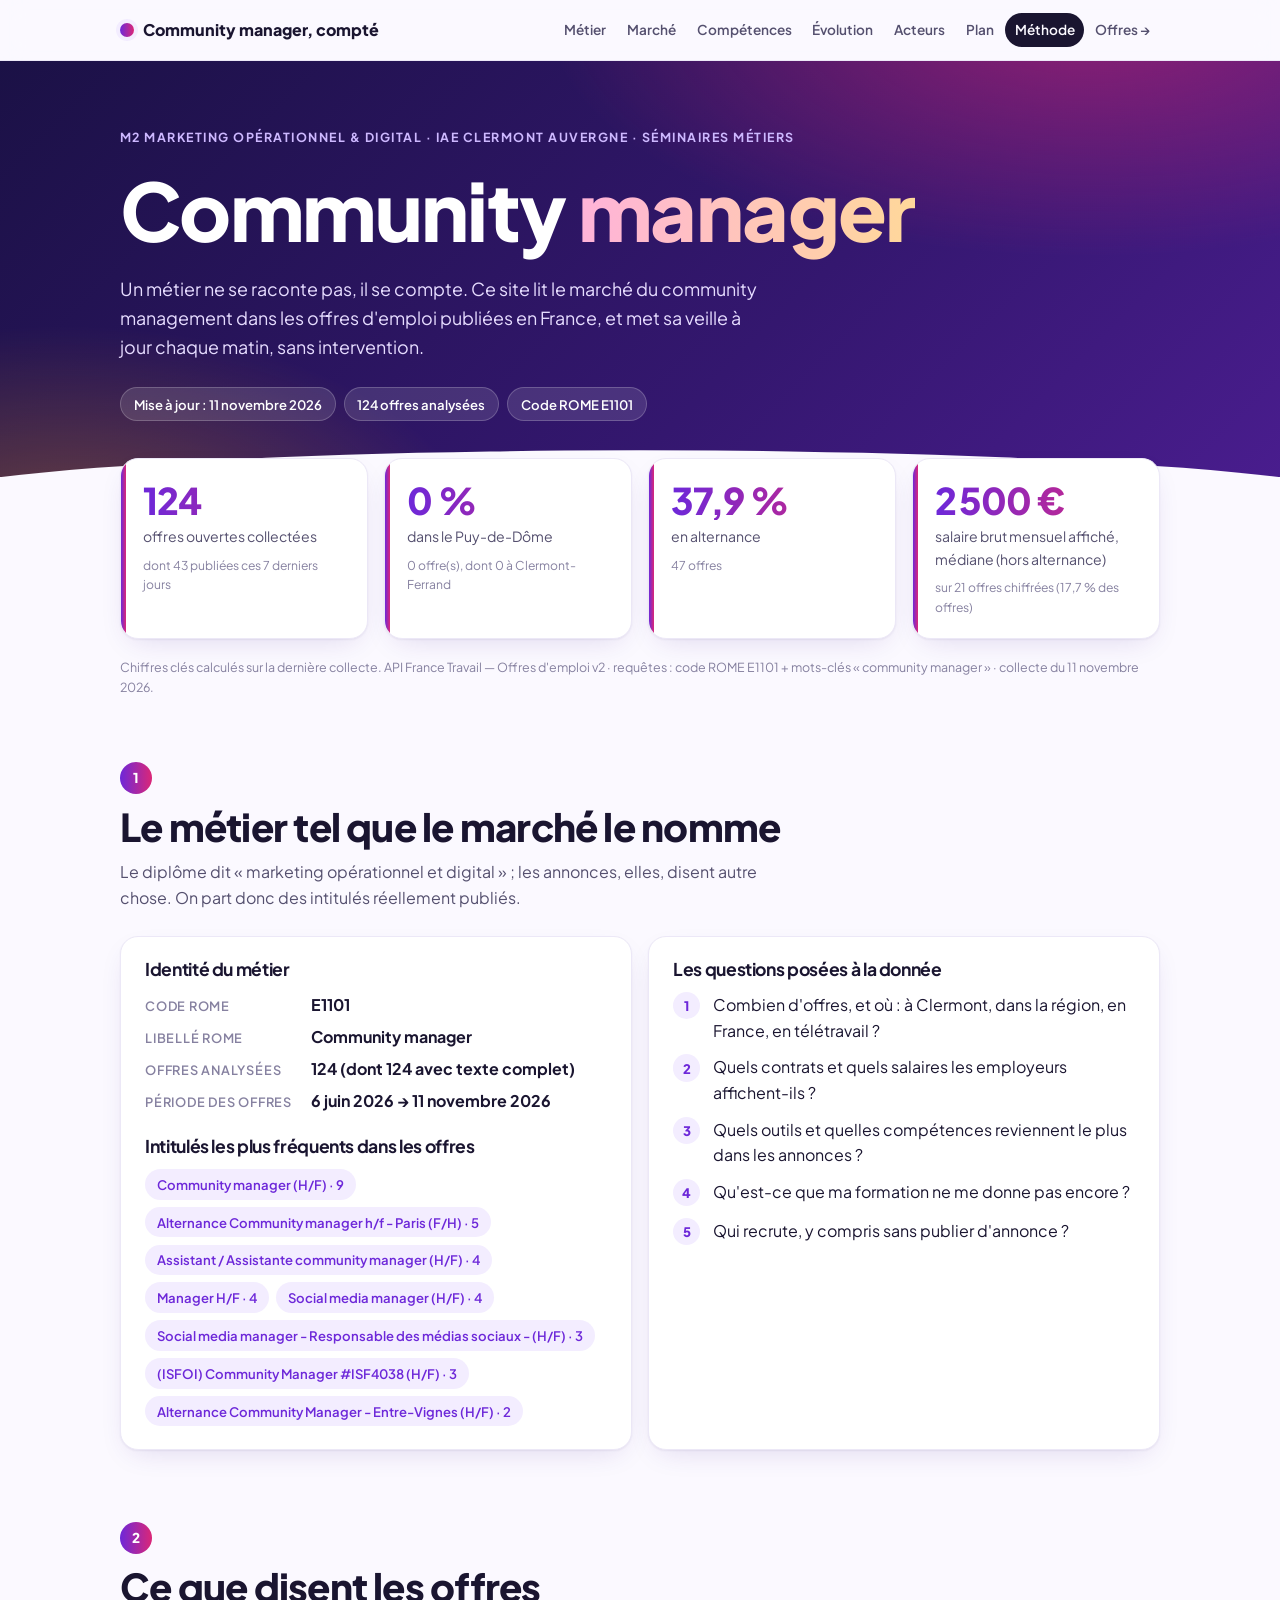
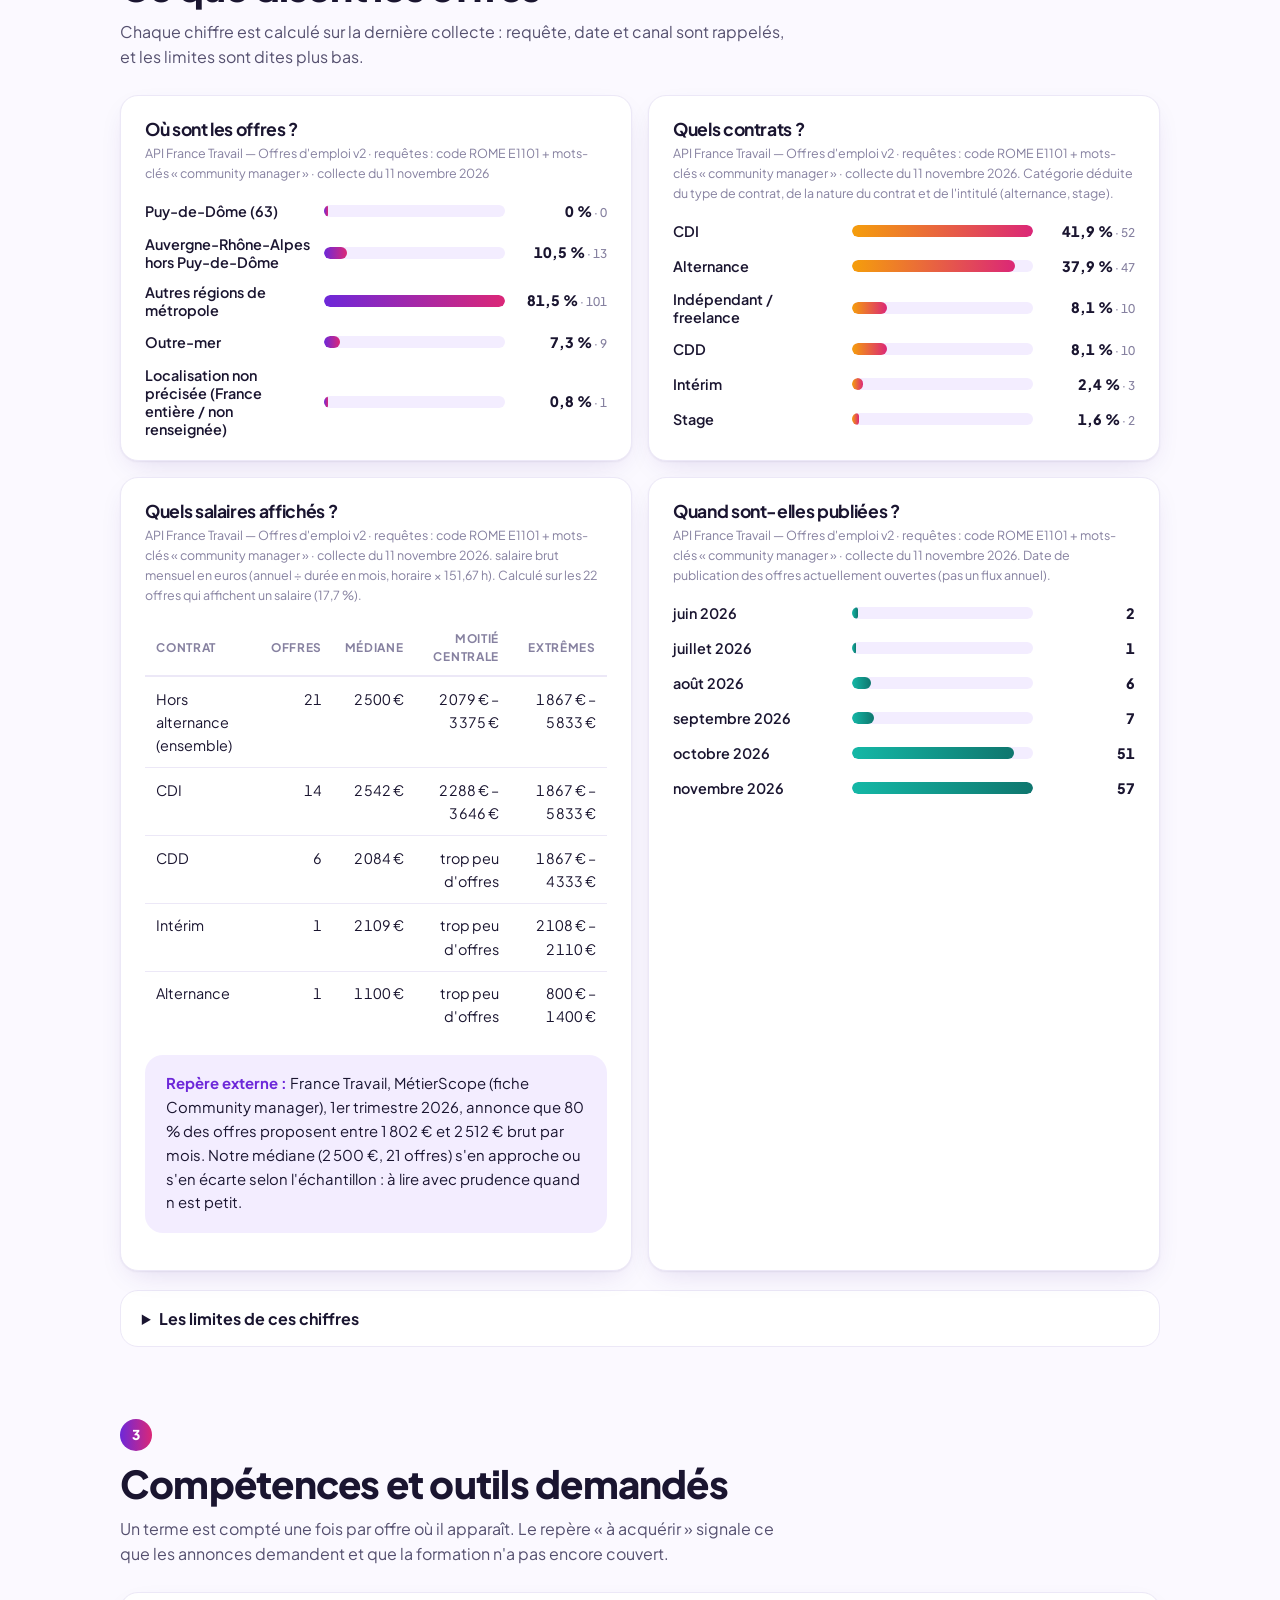
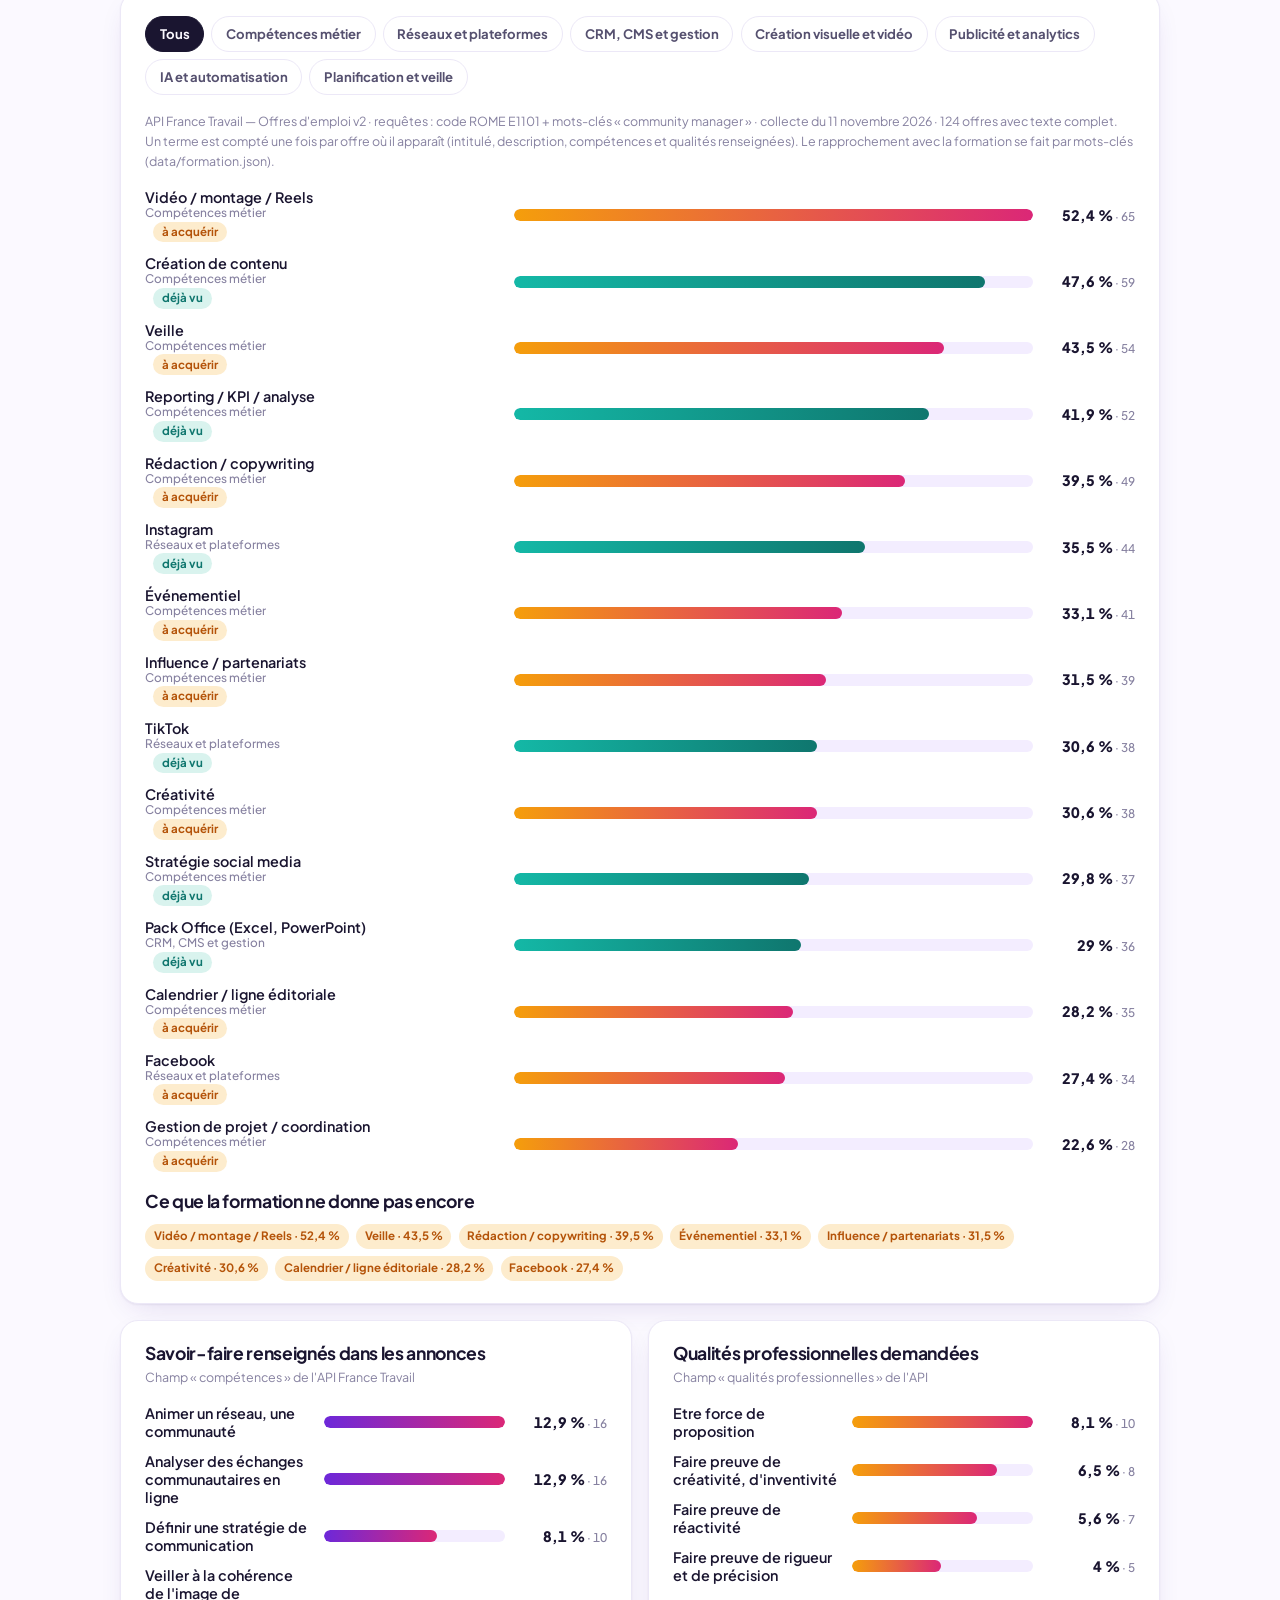
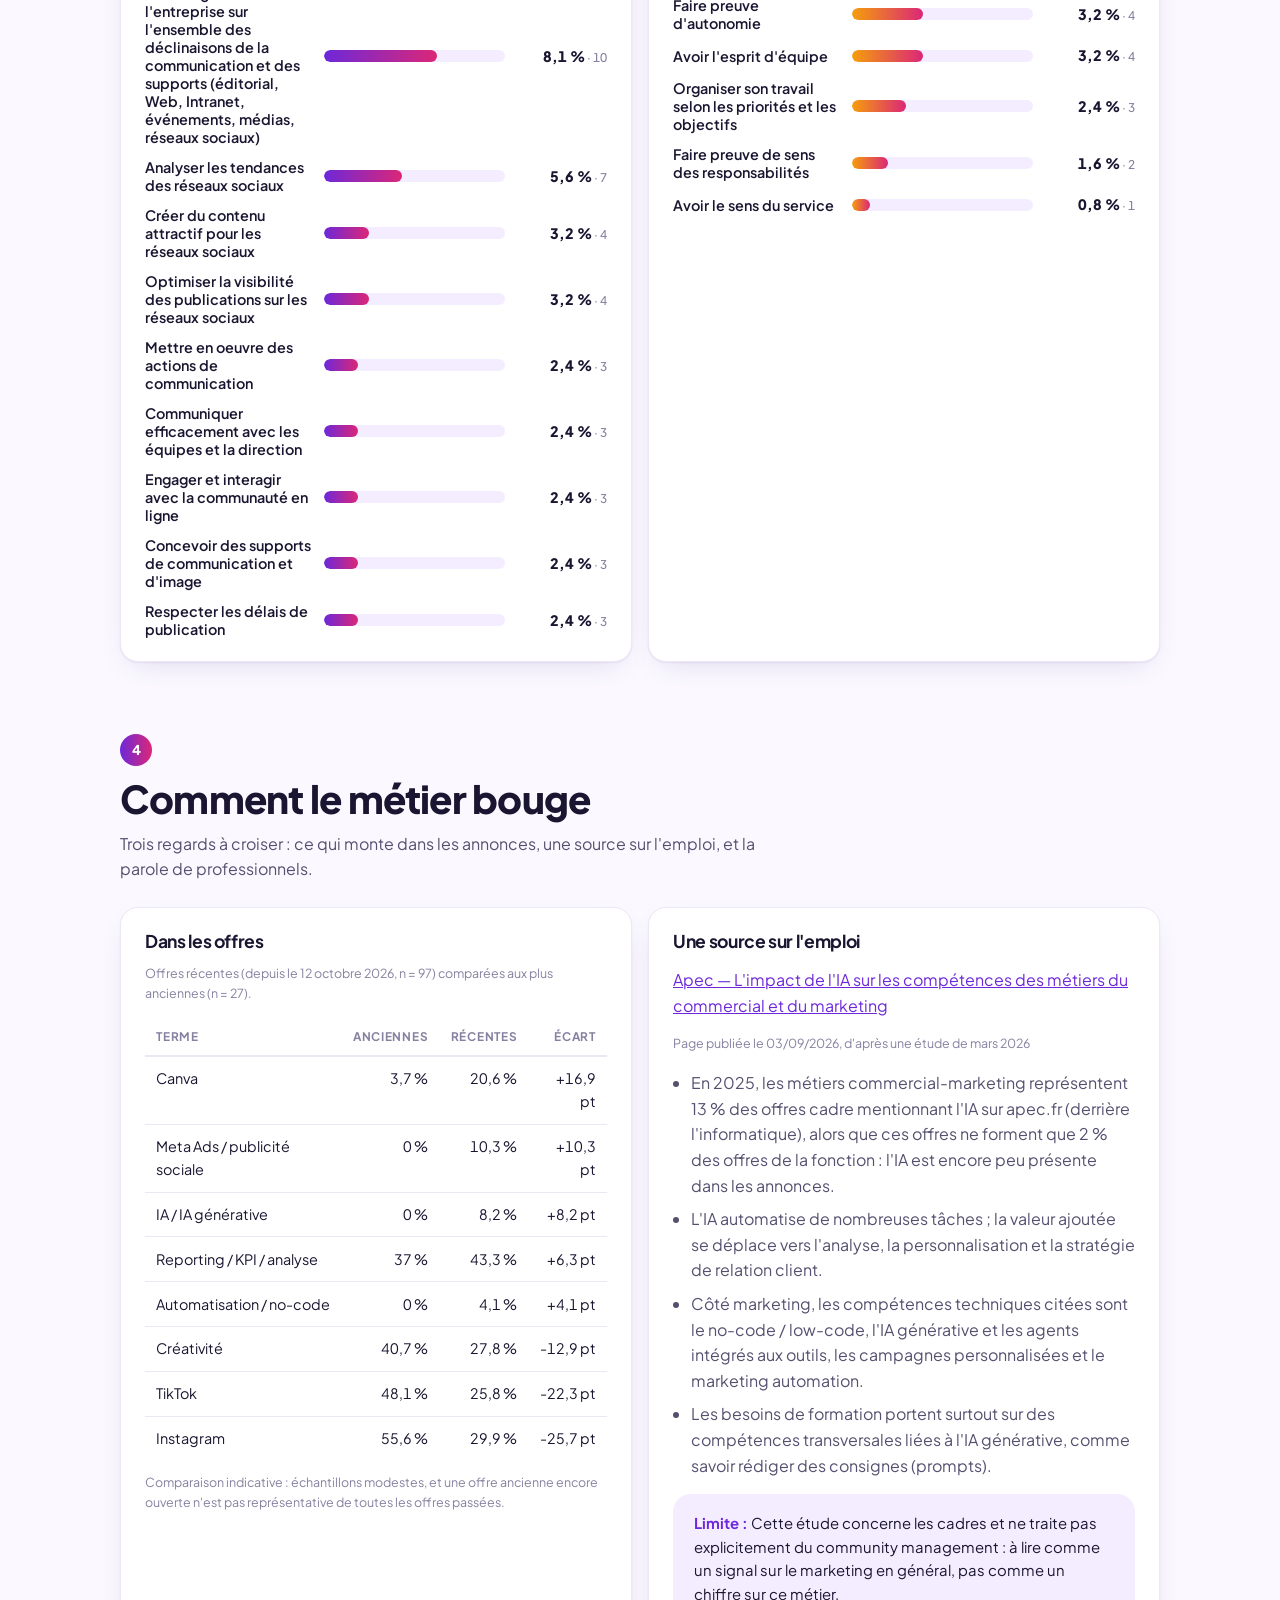
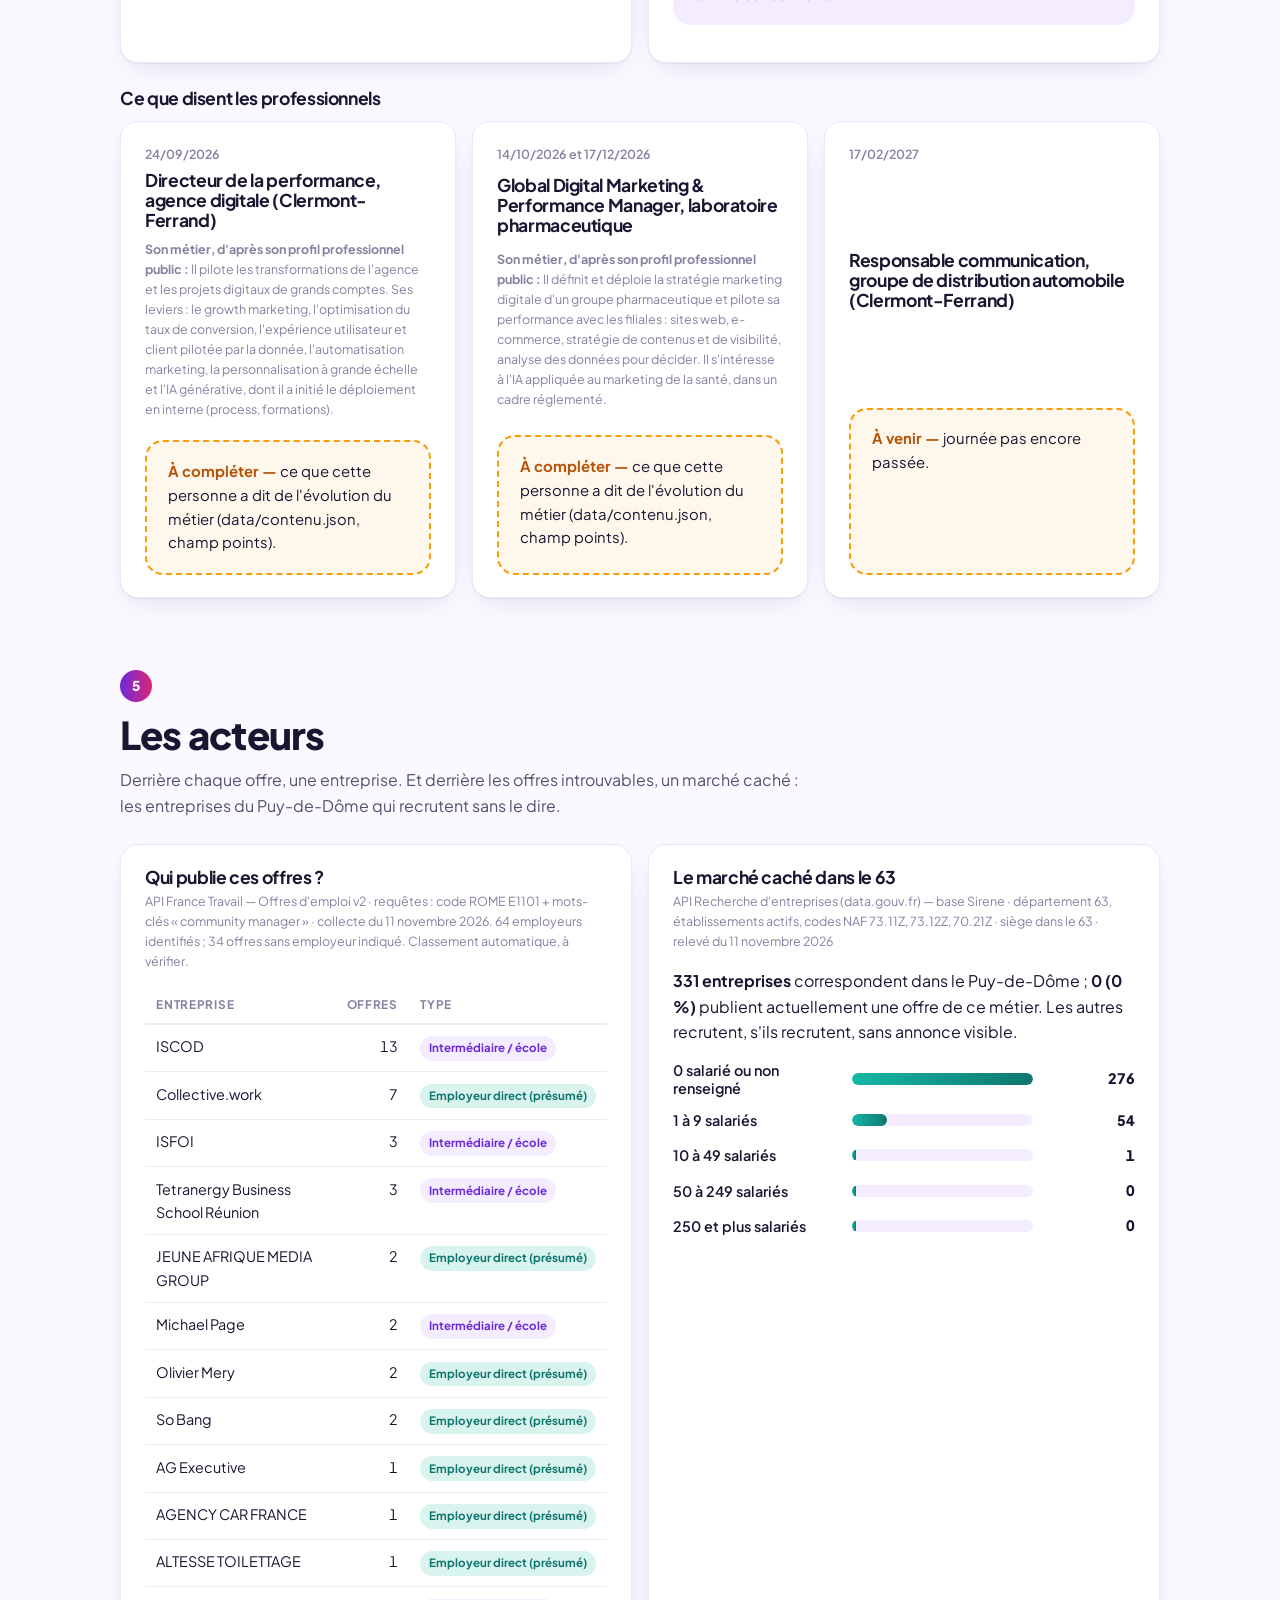
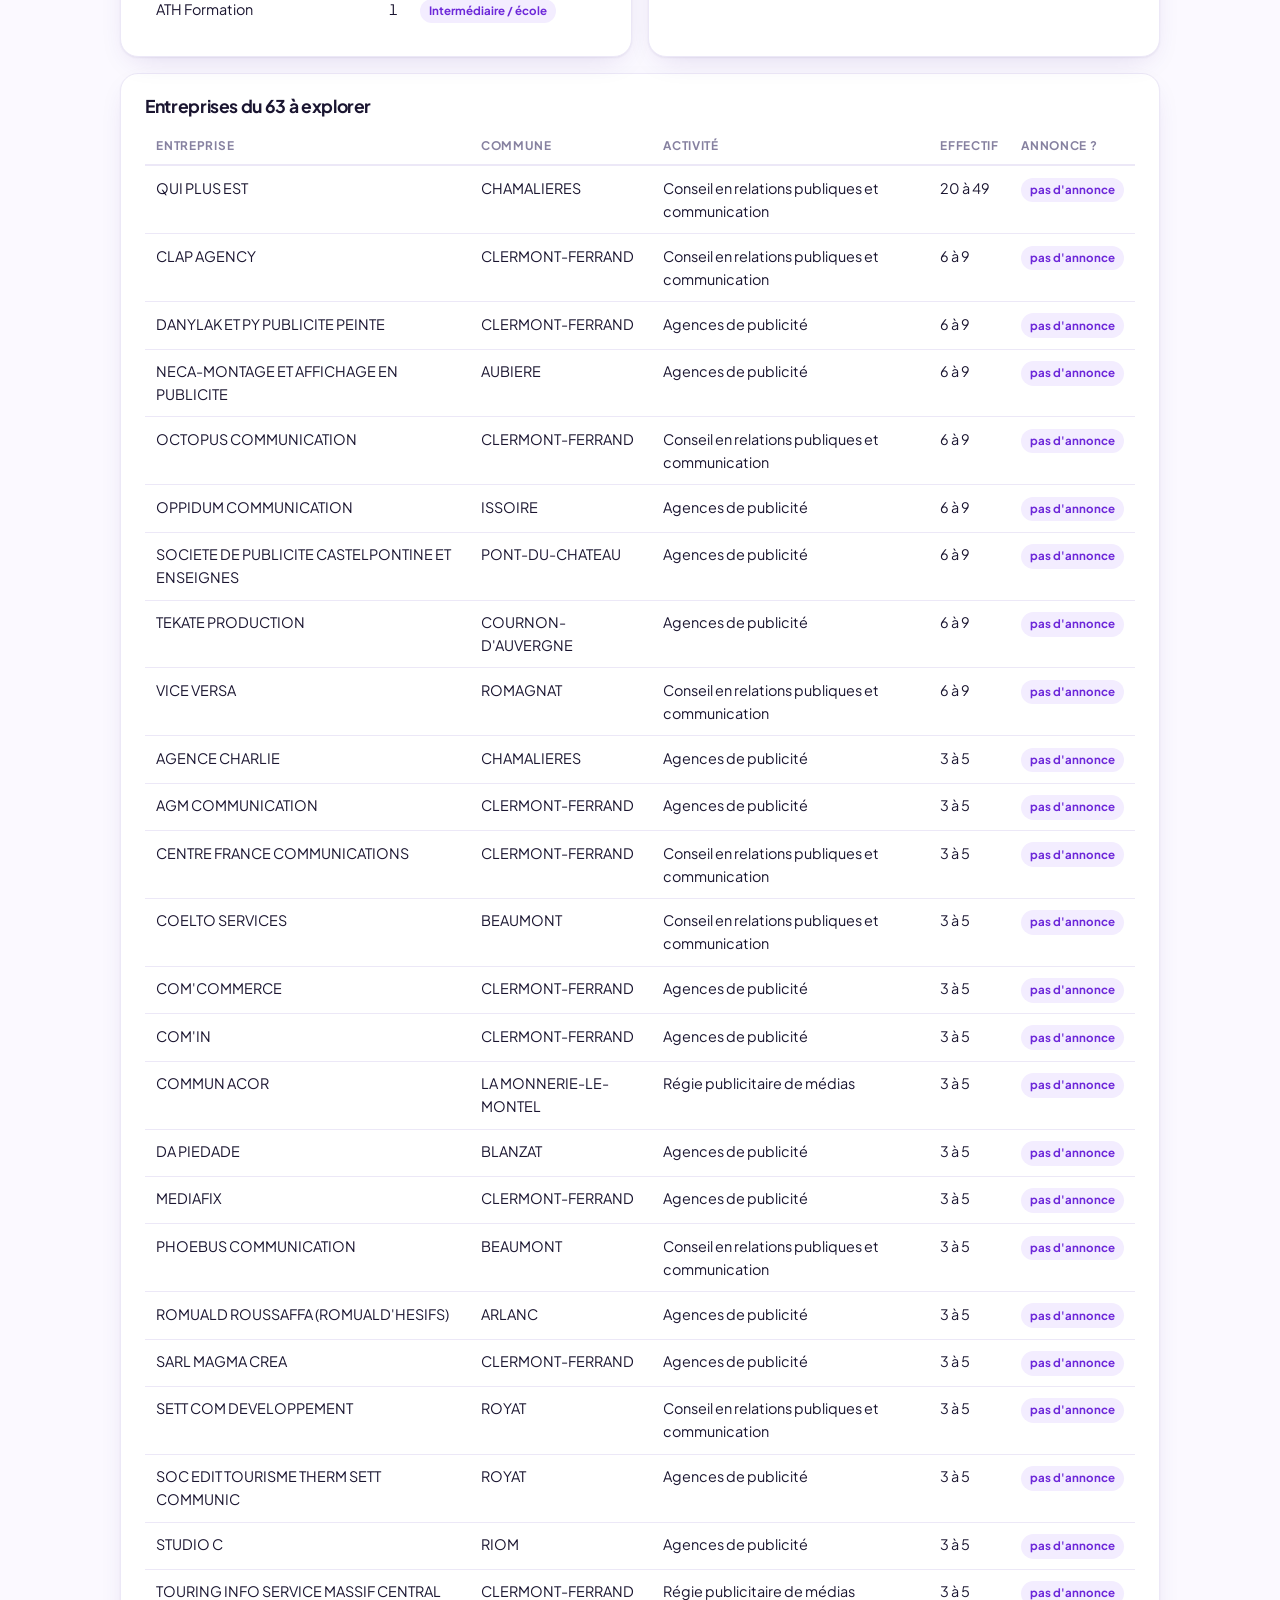
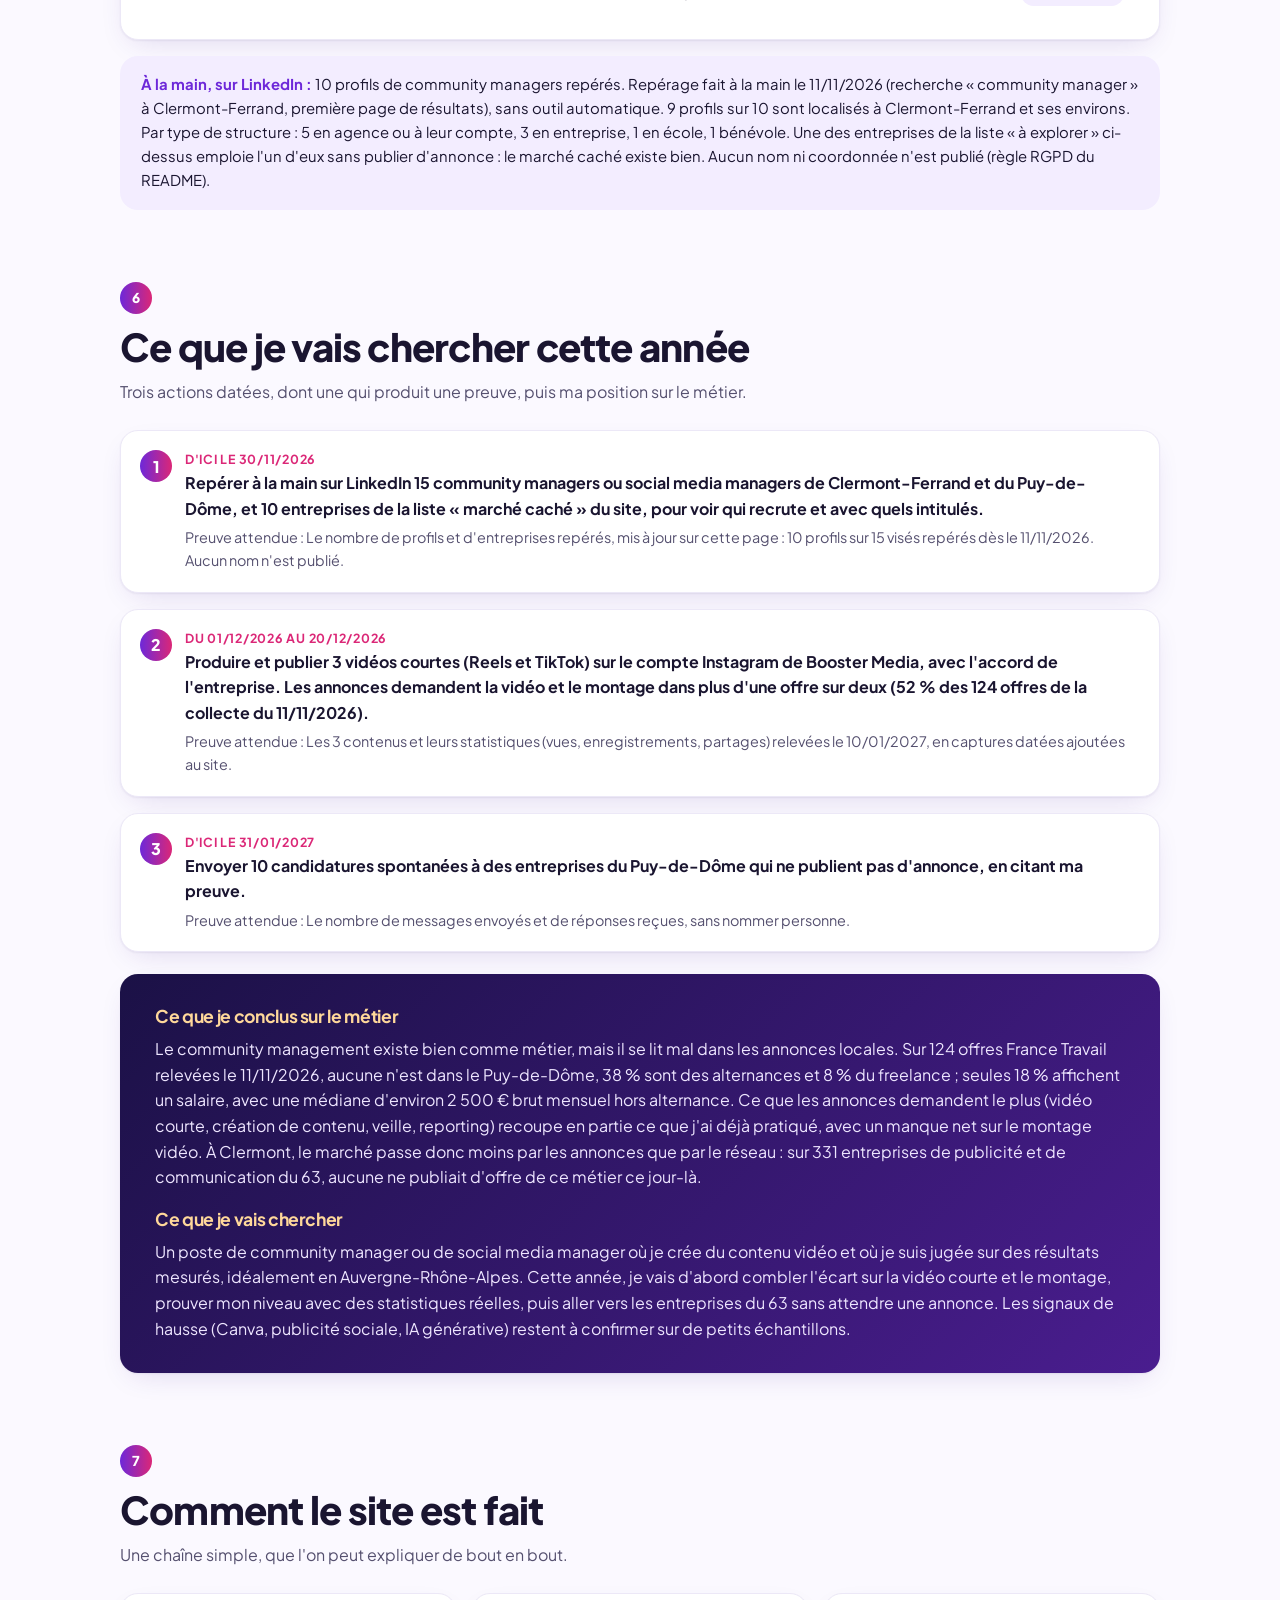
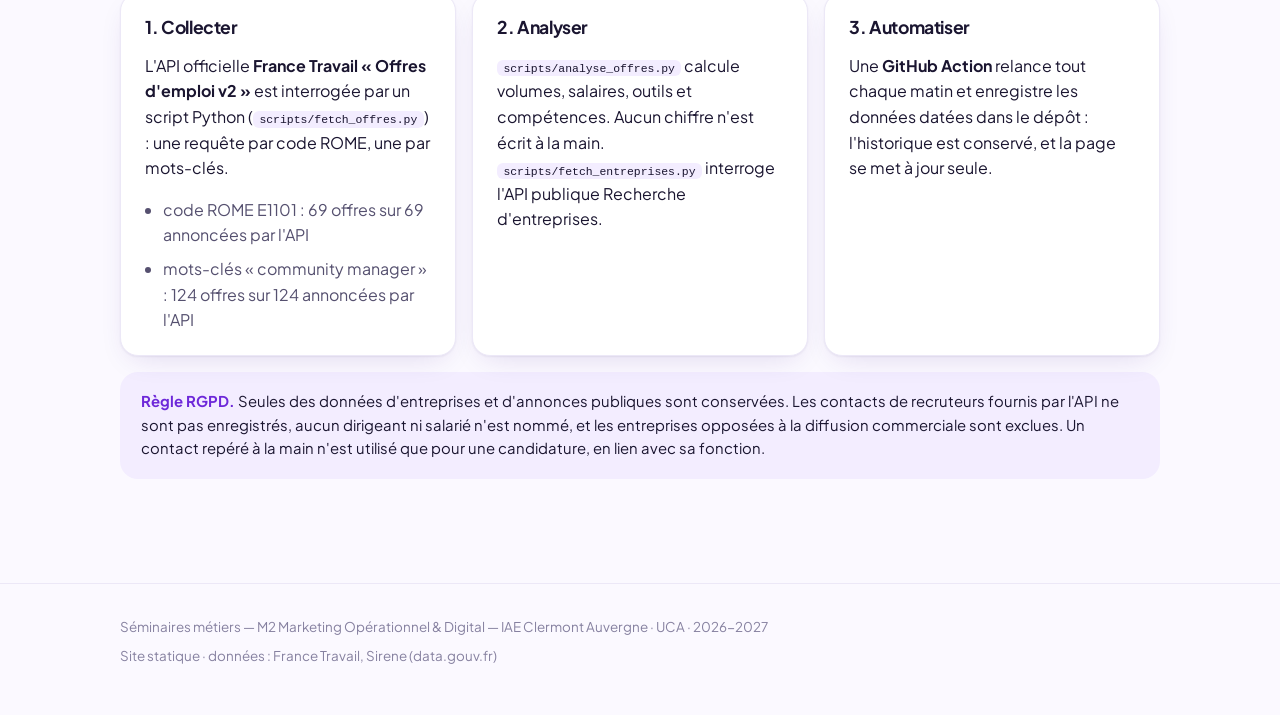
==== commit 1a4b38bd: "Add files via upload" ====
--- a/index.html
+++ b/index.html
@@ -78,7 +78,7 @@
     <div class="grid grid-2">
       <div class="card"><h3>Où sont les offres ?</h3><p class="src" id="src-geo"></p><div class="bars" id="geo"></div></div>
       <div class="card"><h3>Quels contrats ?</h3><p class="src" id="src-contrats"></p><div class="bars" id="contrats"></div></div>
-      <div class="card"><h3>Quels salaires ?</h3><p class="src" id="src-salaires"></p><div class="table-wrap" id="salaires"></div><div id="repere"></div></div>
+      <div class="card"><h3>Quels salaires affichés ?</h3><p class="src" id="src-salaires"></p><div class="table-wrap" id="salaires"></div><div id="repere"></div></div>
       <div class="card"><h3>Quand sont-elles publiées ?</h3><p class="src" id="src-mois"></p><div class="bars" id="mois"></div></div>
     </div>
     <details class="limits" id="limites"><summary>Les limites de ces chiffres</summary><ul id="limites-liste"></ul></details>
--- a/style.css
+++ b/style.css
@@ -97,6 +97,7 @@
 .card { background: var(--card); border: 1px solid var(--line); border-radius: var(--radius); box-shadow: var(--shadow); padding: 1.4rem 1.5rem; }
 .card h3 + .src { margin-top: -.5rem; }
 .src { font-size: .78rem; color: var(--muted); margin: 0 0 1rem; }
+.kpi-src { max-width: 1040px; width: calc(100% - 2.4rem); margin: 1.2rem auto 0; padding: 0; }
 .stack > * + * { margin-top: 1rem; }
 
 /* ---------- le métier ---------- */
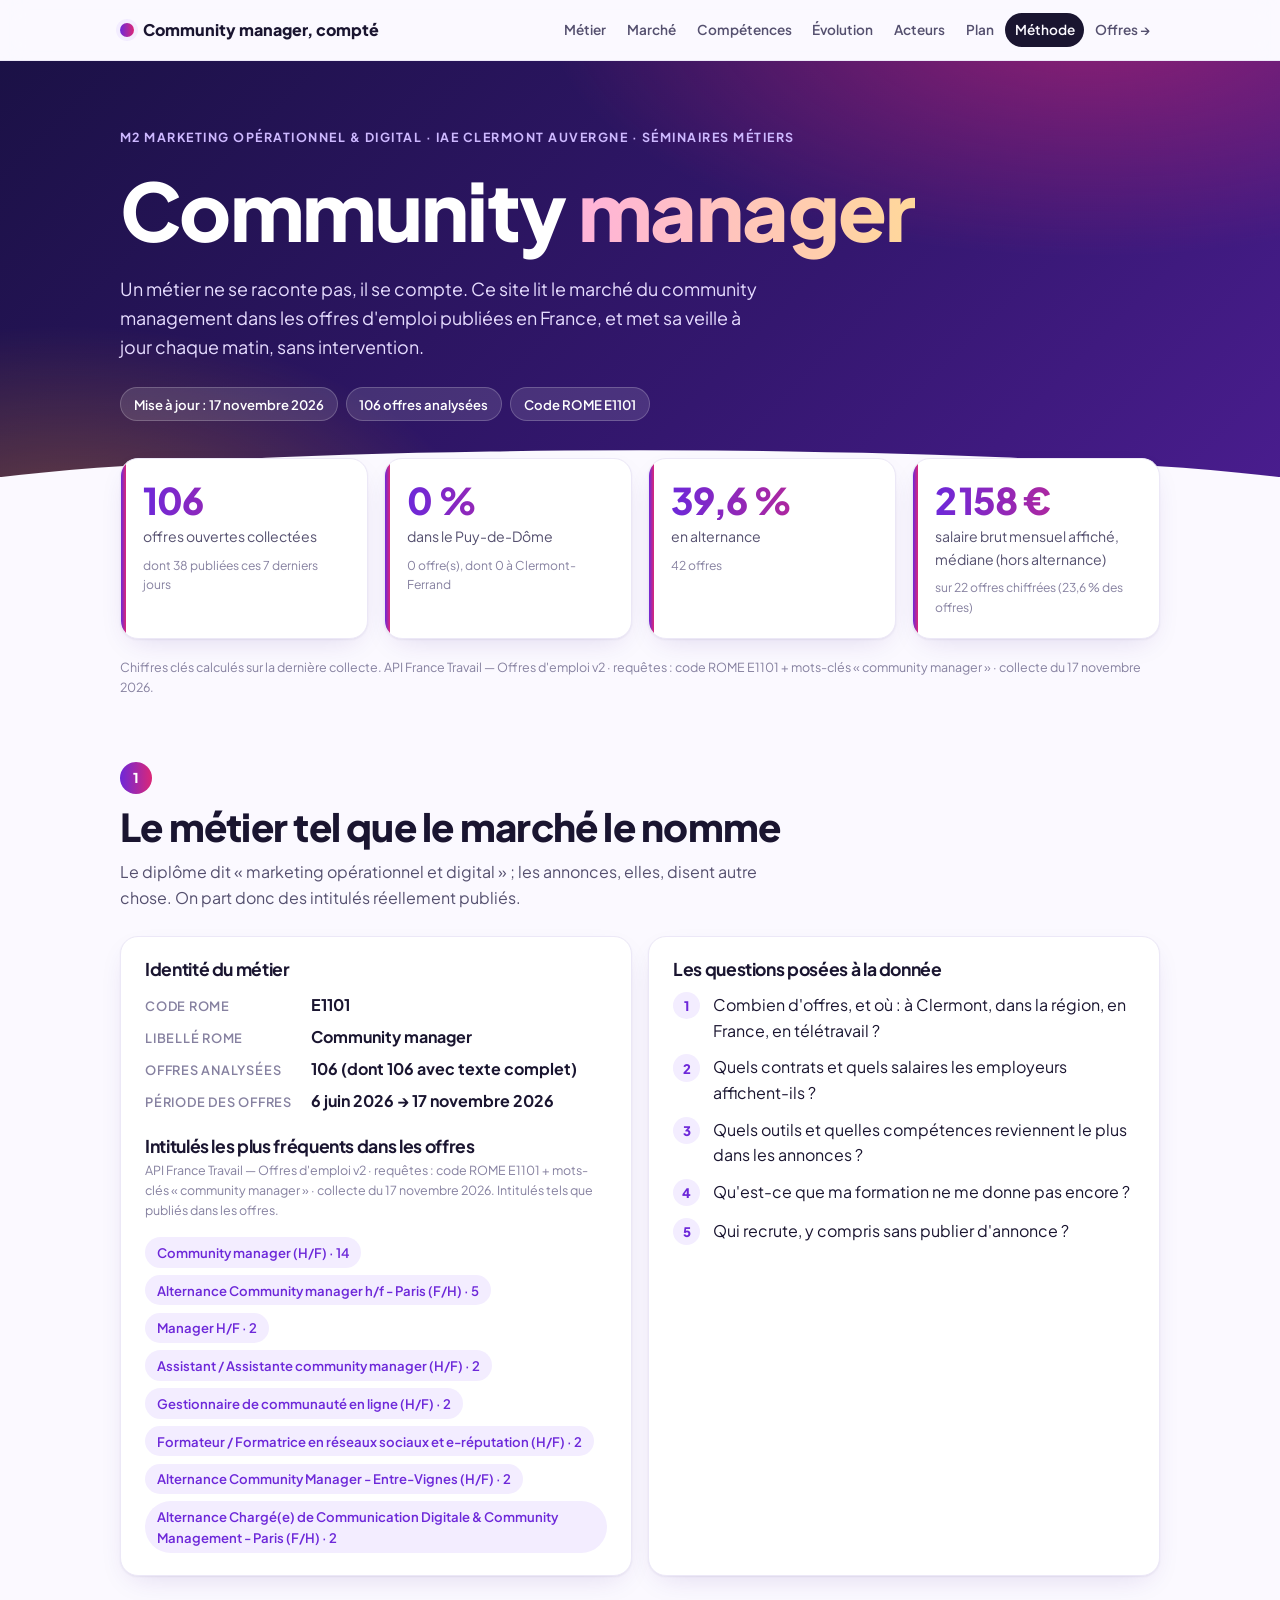
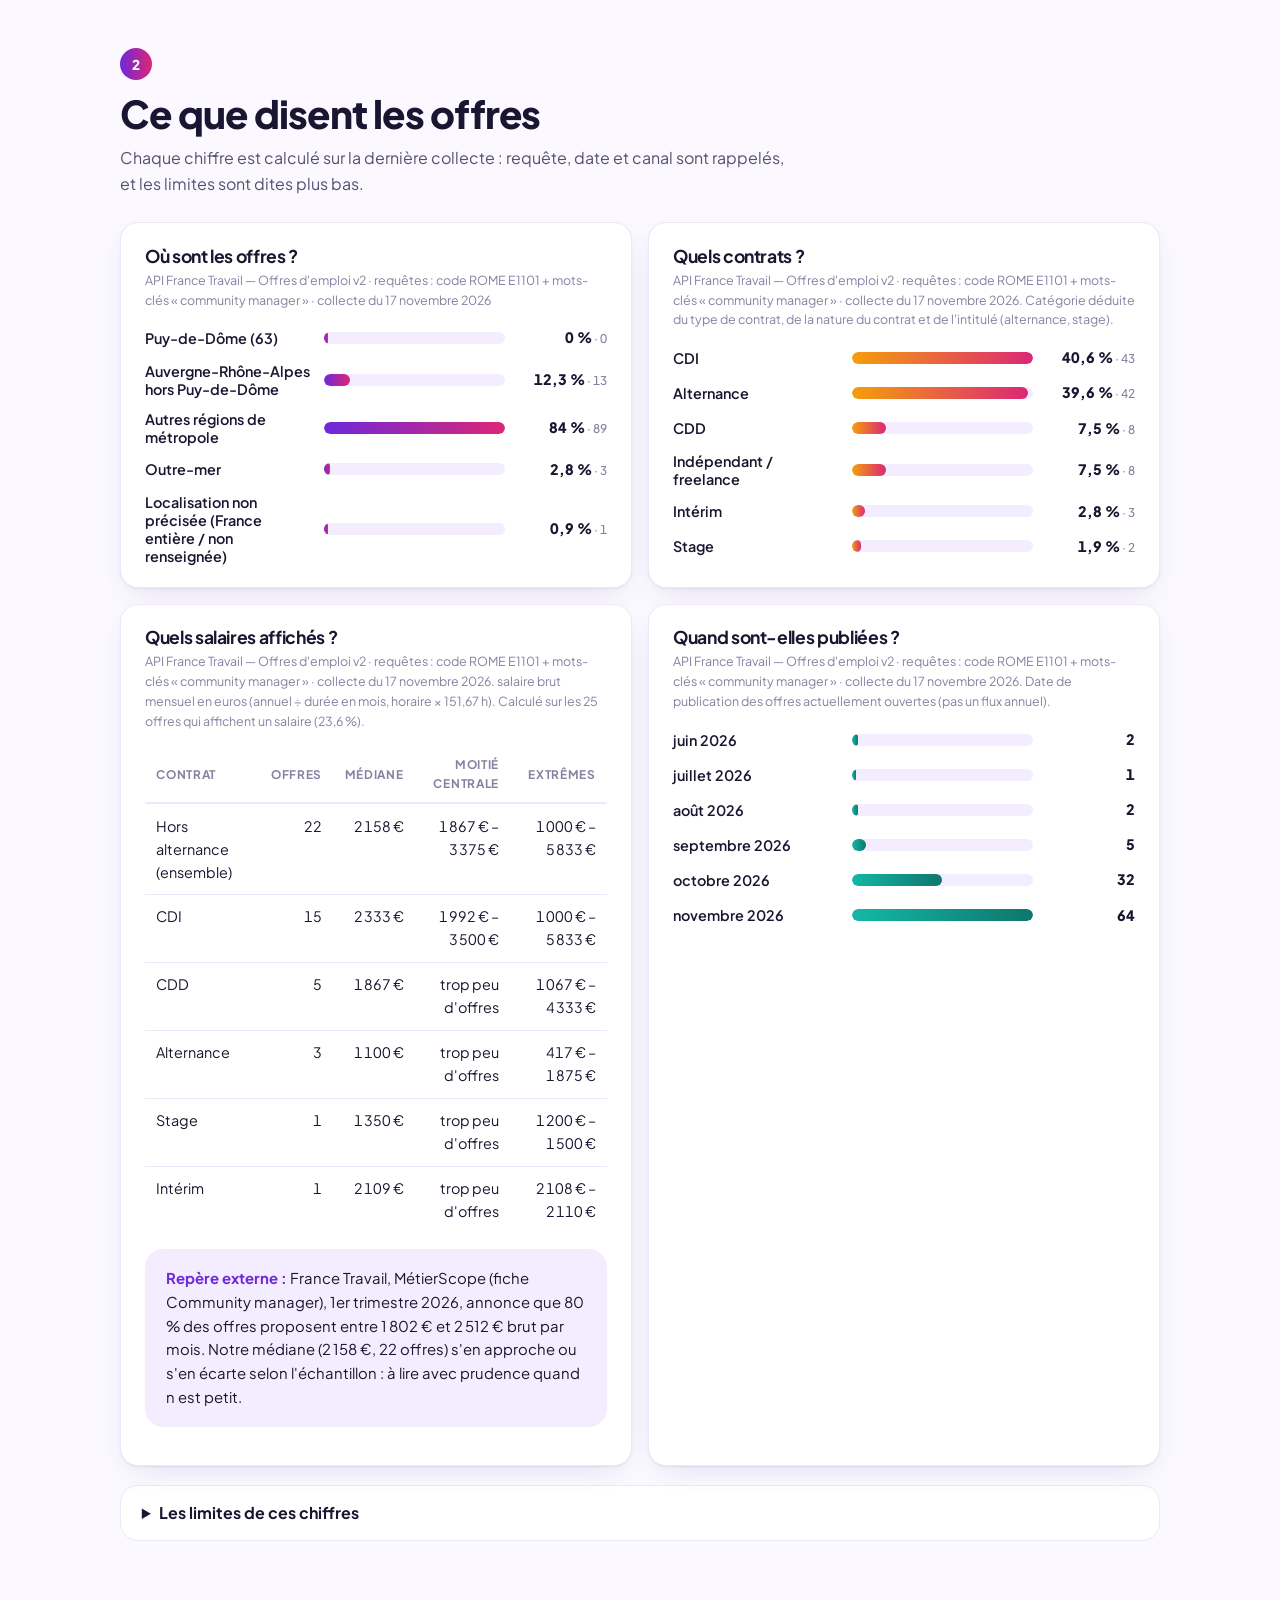
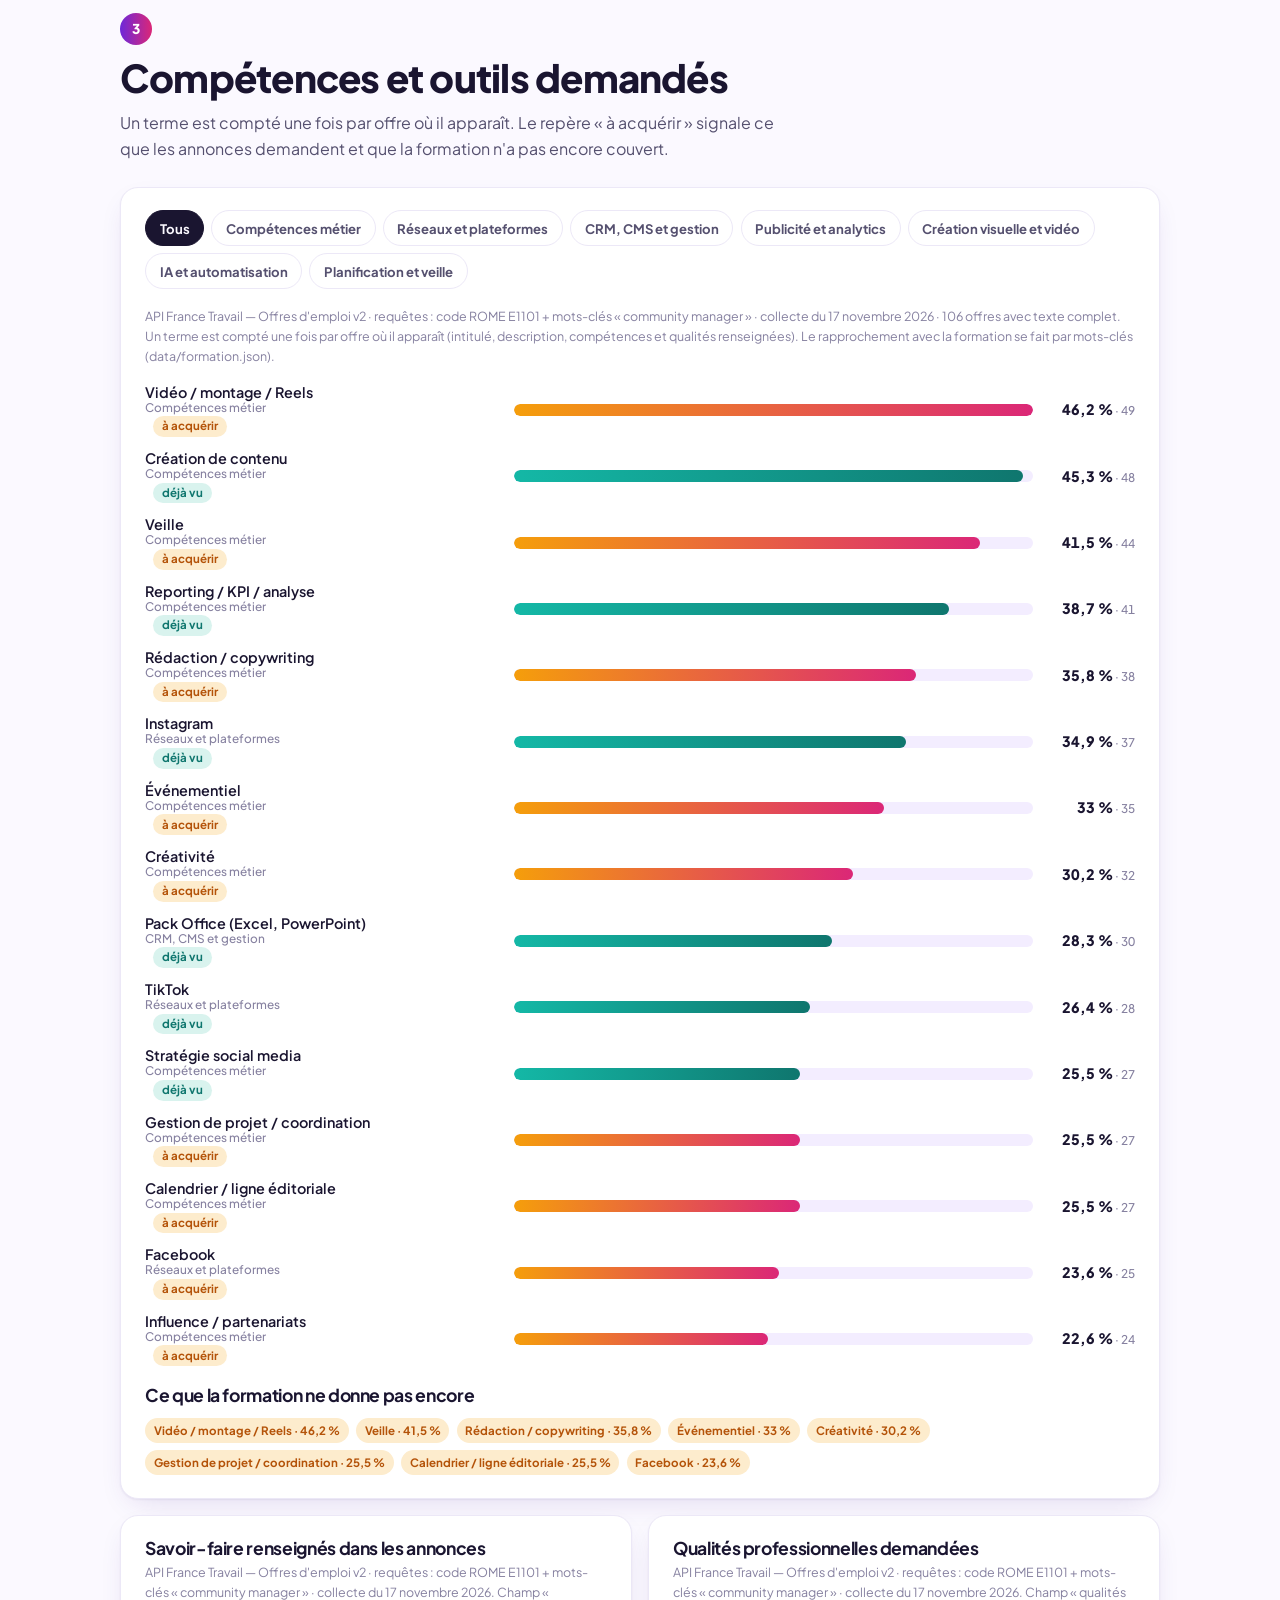
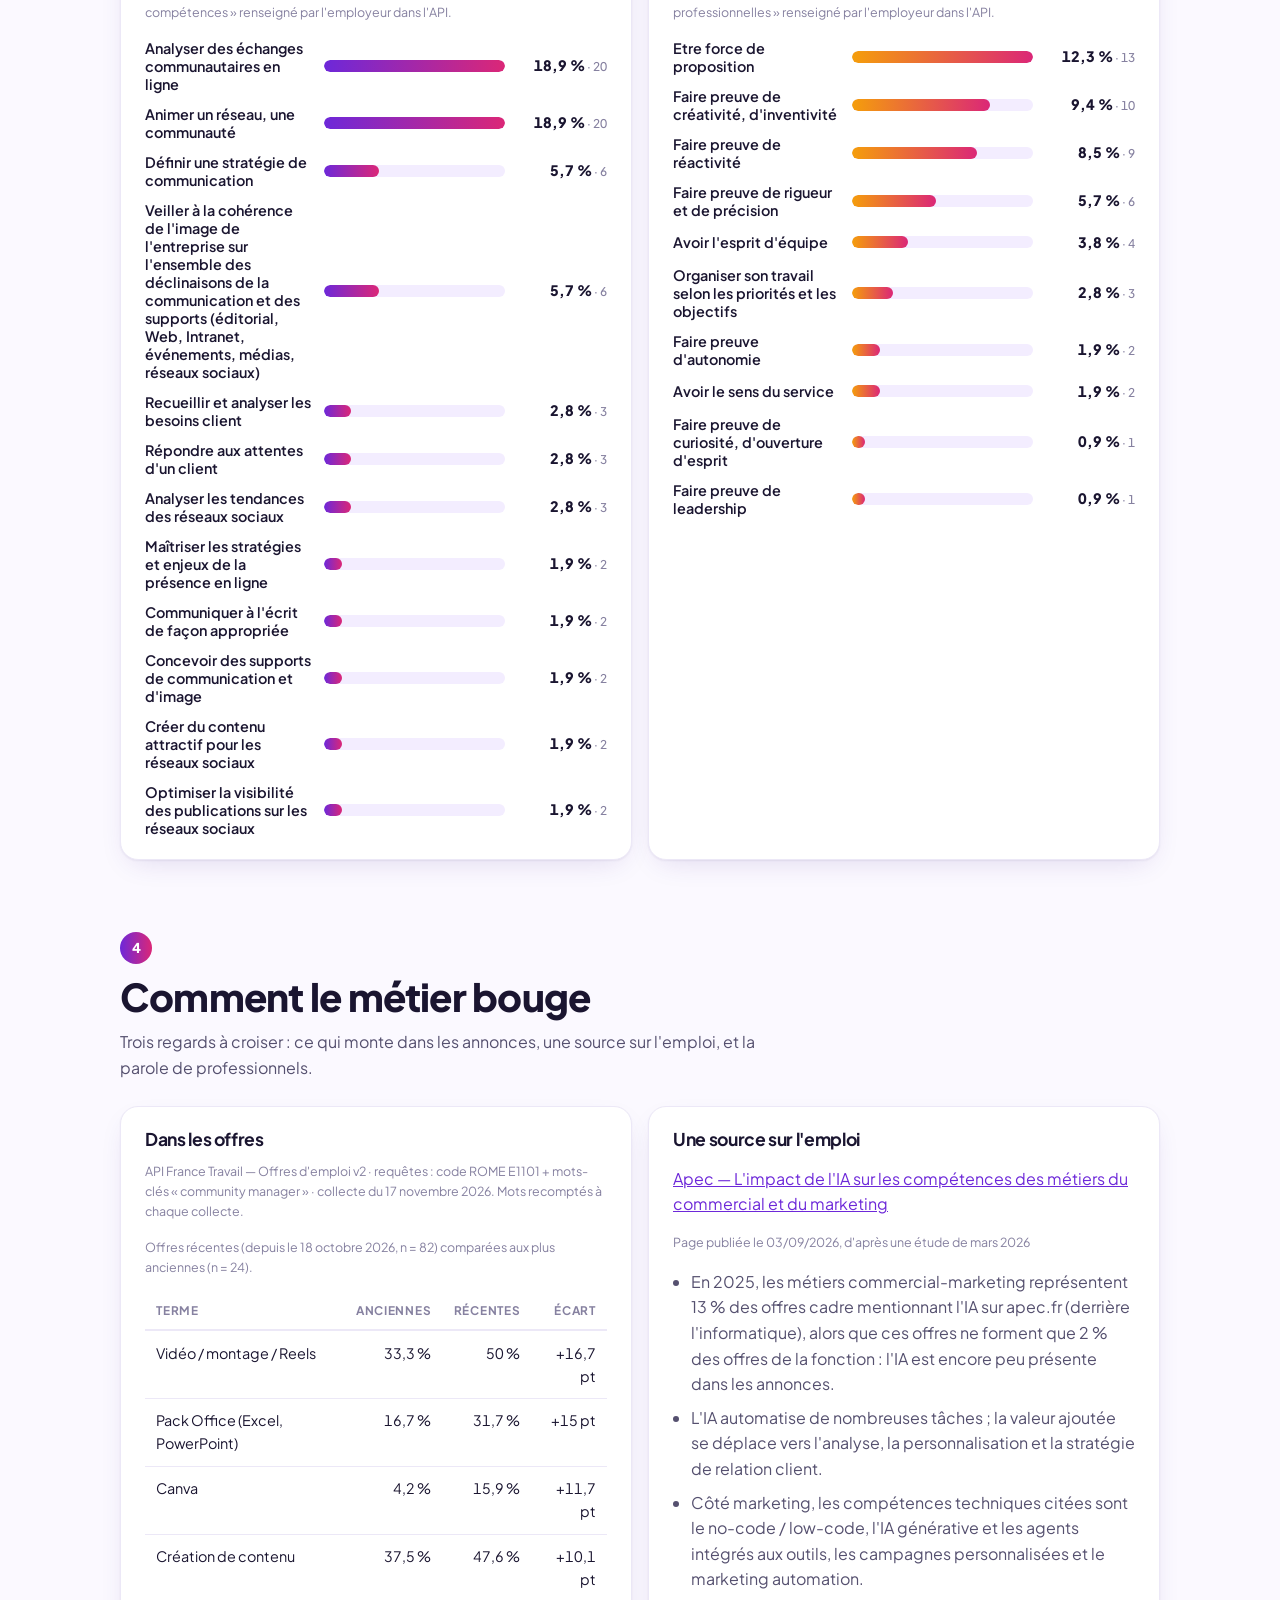
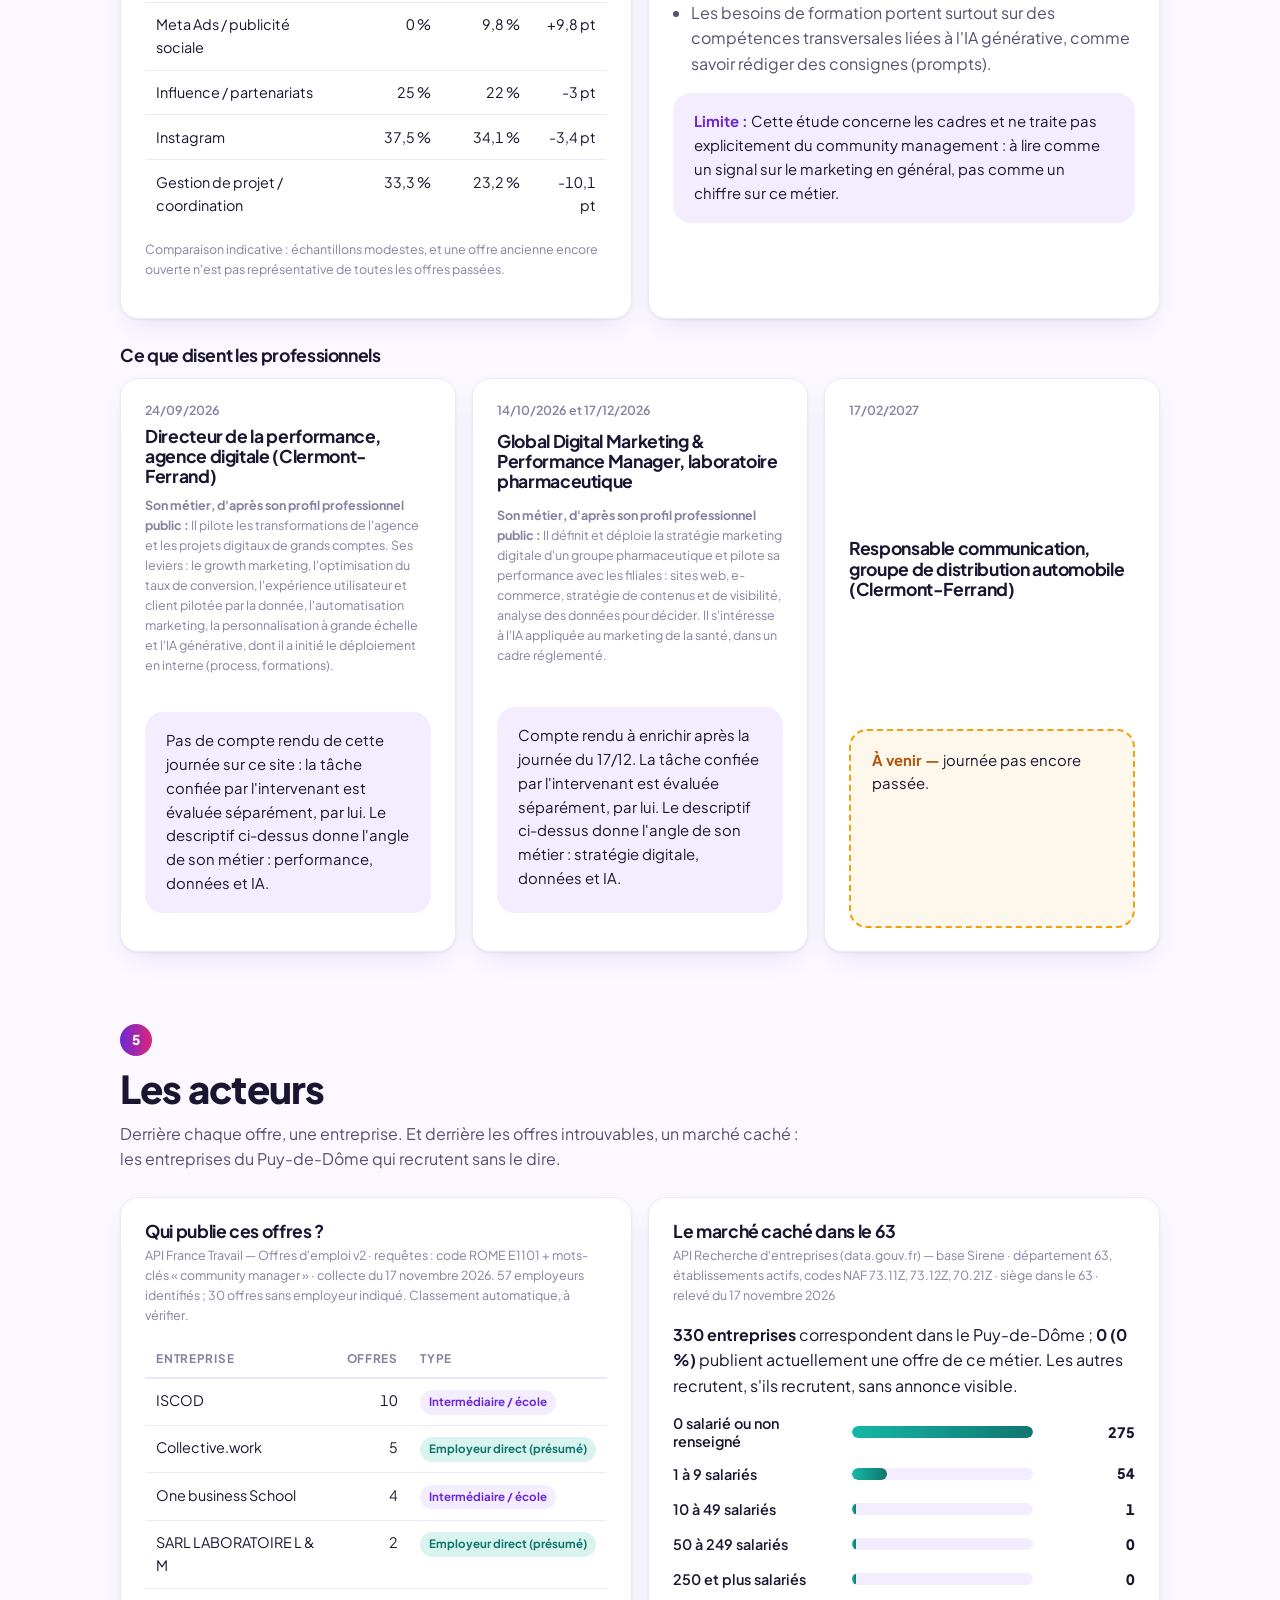
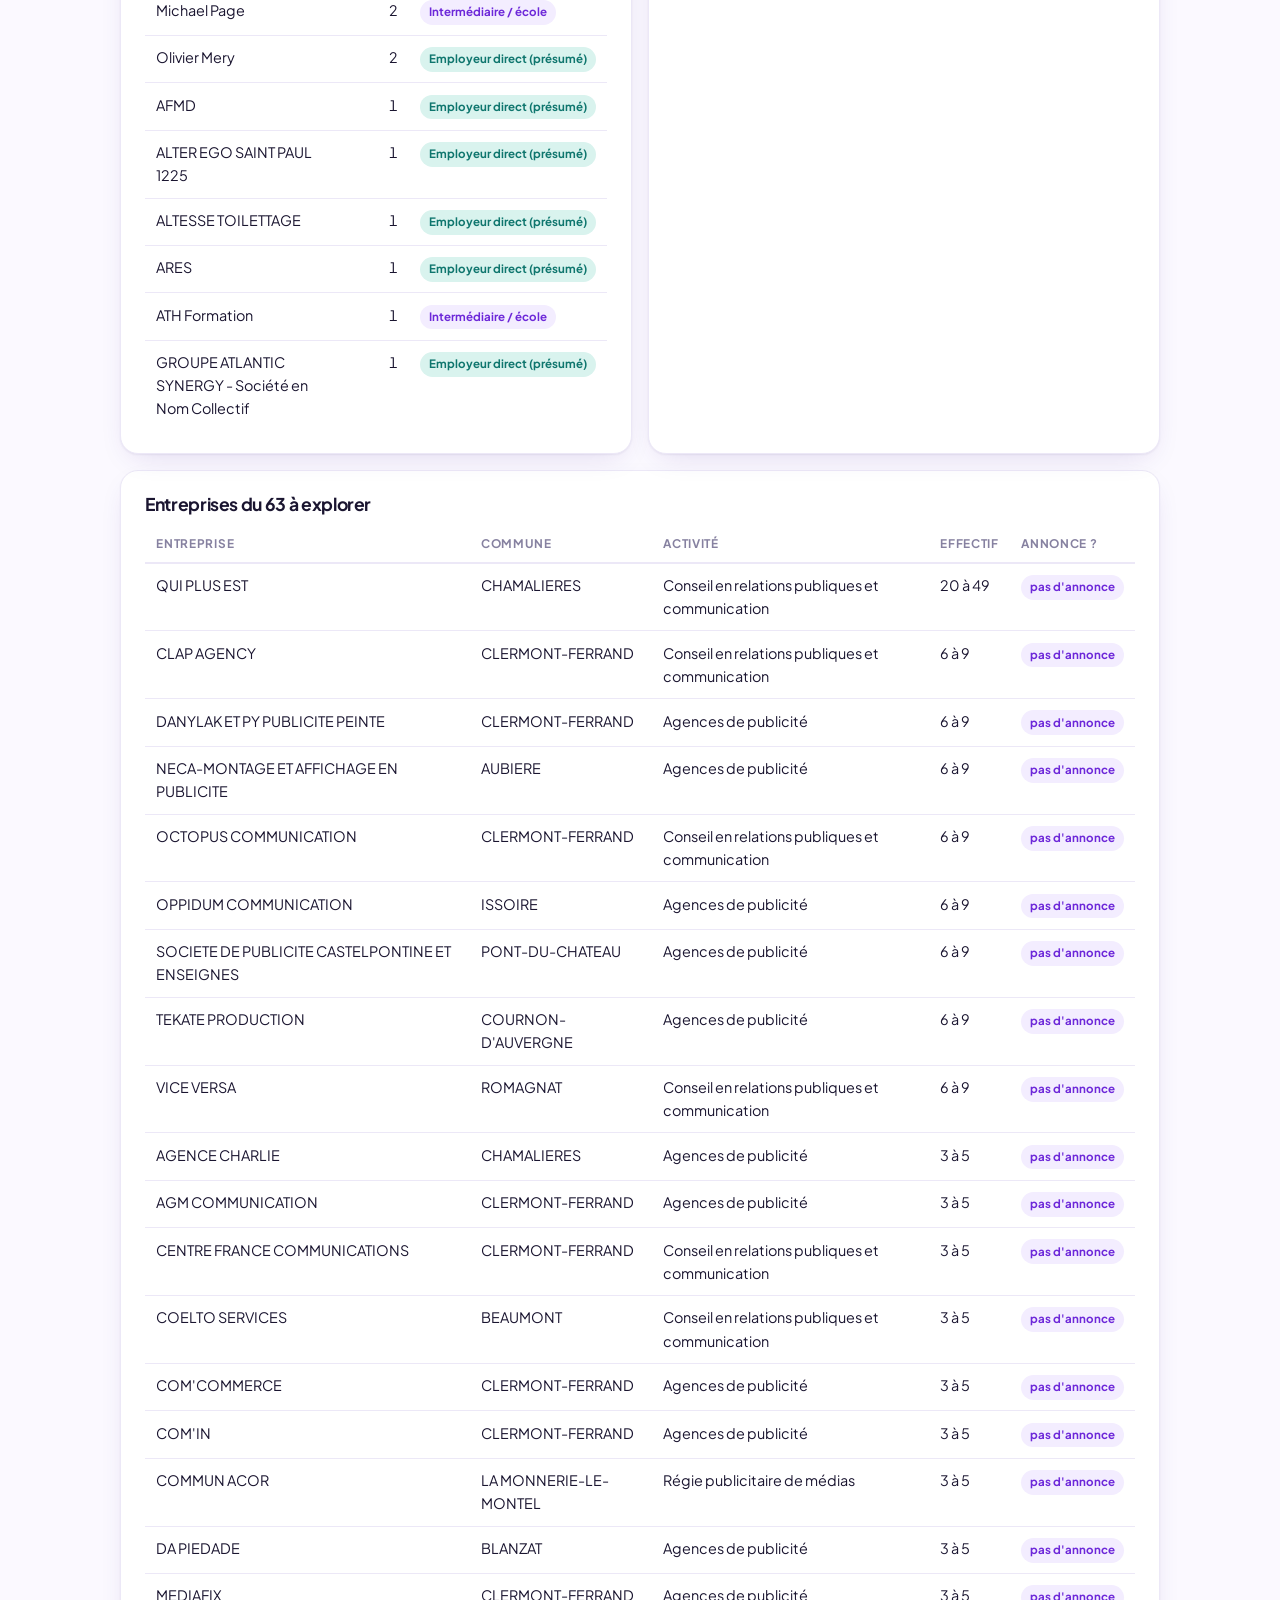
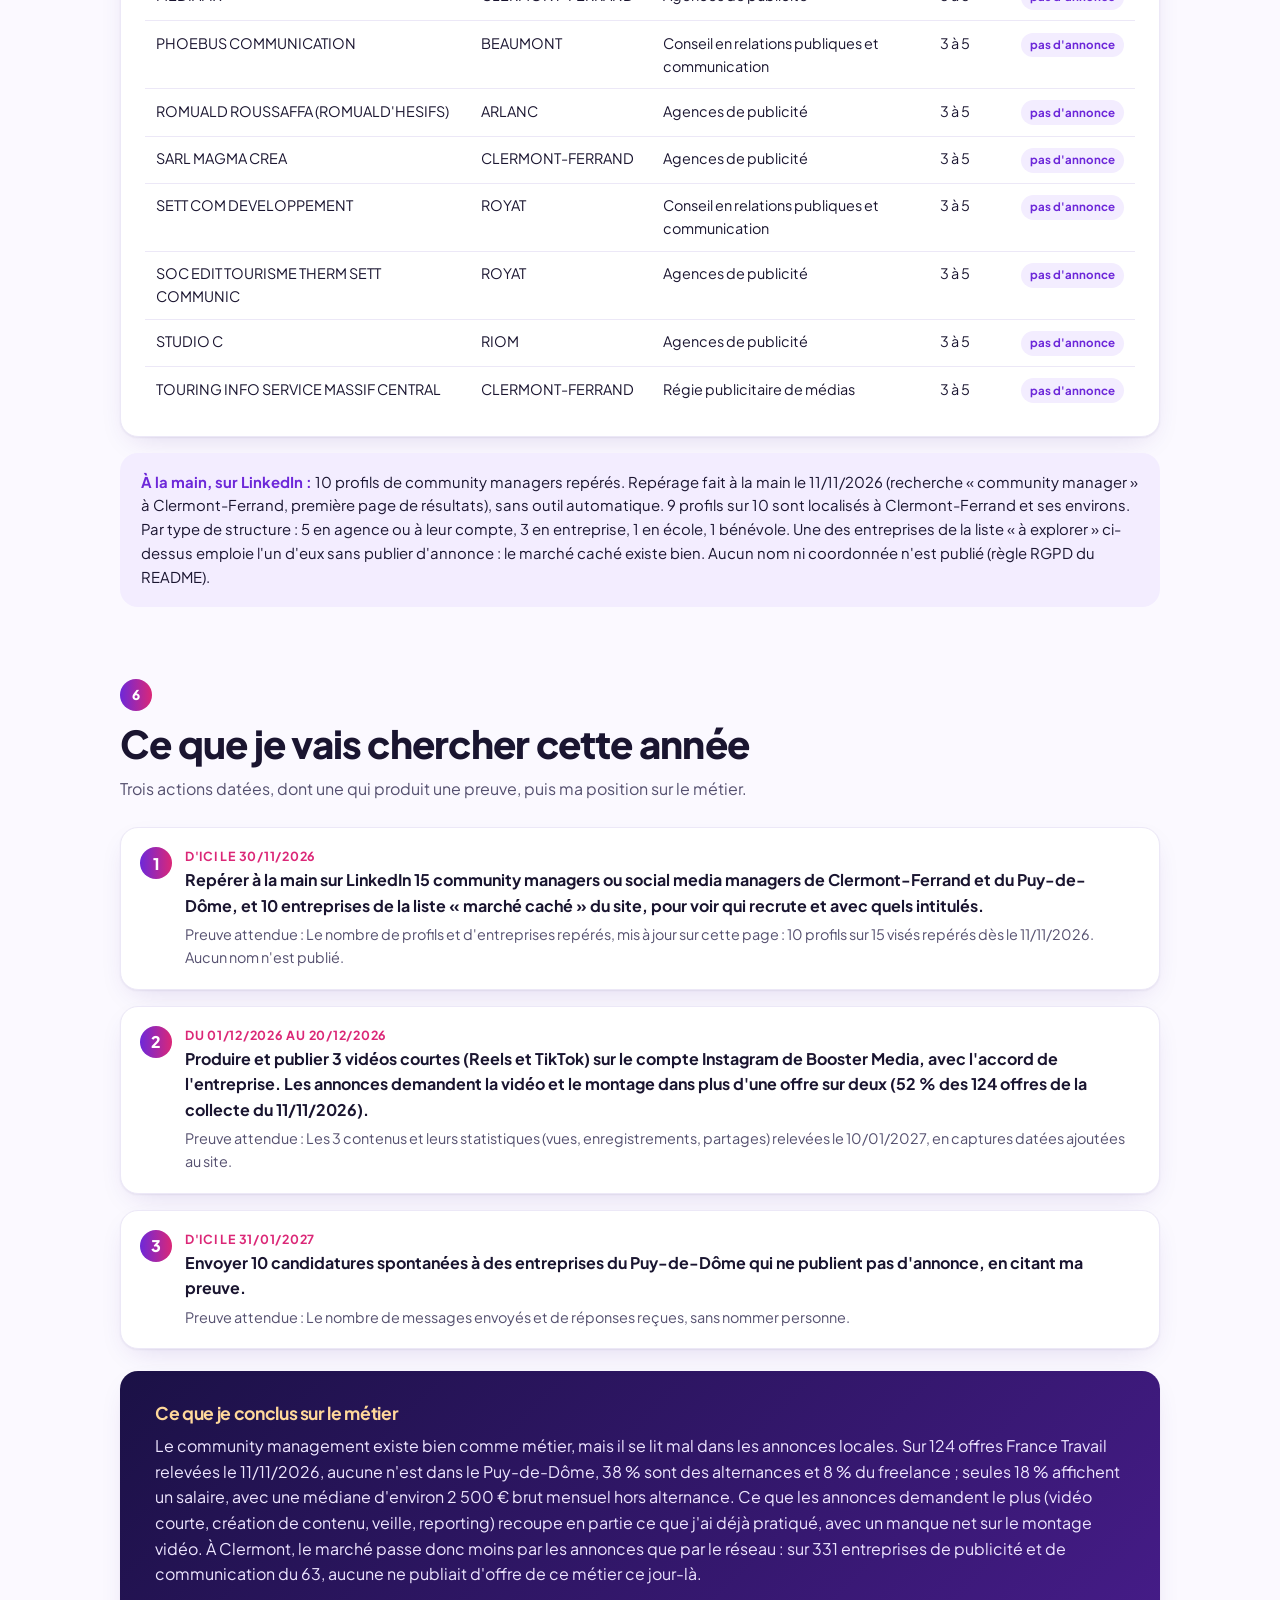
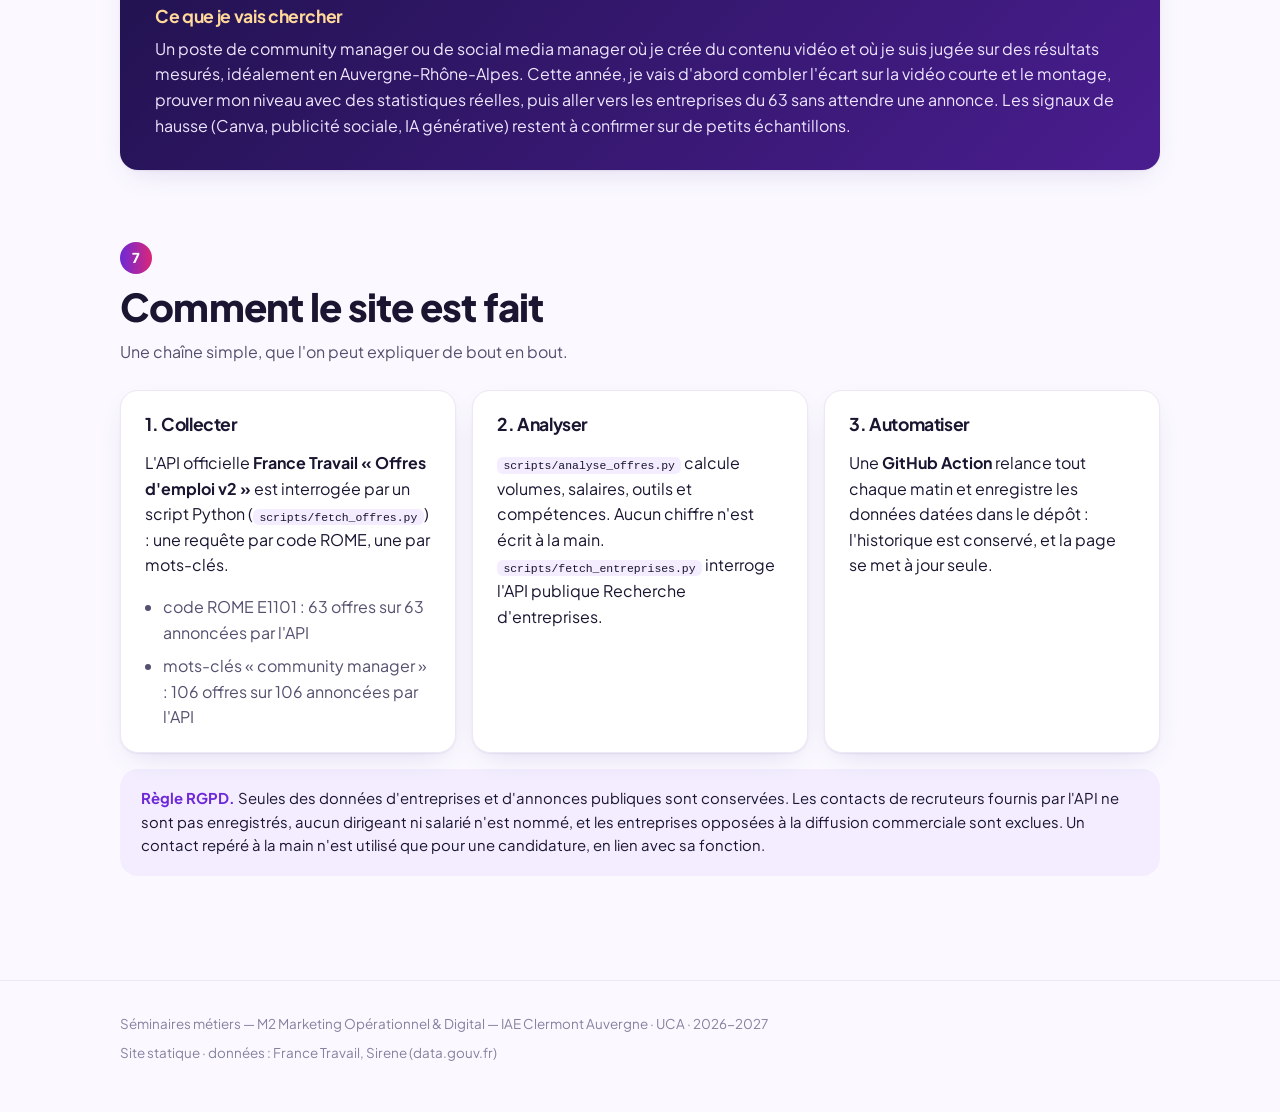
==== commit 571b80b4: "Add files via upload" ====
--- a/index.html
+++ b/index.html
@@ -53,6 +53,7 @@
         <h3>Identité du métier</h3>
         <dl class="rome" id="rome"></dl>
         <h3 style="margin-top:1.4rem">Intitulés les plus fréquents dans les offres</h3>
+        <p class="src" id="src-intitules"></p>
         <div class="tags" id="intitules"></div>
       </div>
       <div class="card">
@@ -98,8 +99,8 @@
       <div id="formation-note" style="margin-top:1.2rem"></div>
     </div>
     <div class="grid grid-2" style="margin-top:1rem">
-      <div class="card"><h3>Savoir-faire renseignés dans les annonces</h3><p class="src">Champ « compétences » de l'API France Travail</p><div class="bars" id="api-comp"></div></div>
-      <div class="card"><h3>Qualités professionnelles demandées</h3><p class="src">Champ « qualités professionnelles » de l'API</p><div class="bars" id="api-qual"></div></div>
+      <div class="card"><h3>Savoir-faire renseignés dans les annonces</h3><p class="src" id="src-apicomp"></p><div class="bars" id="api-comp"></div></div>
+      <div class="card"><h3>Qualités professionnelles demandées</h3><p class="src" id="src-apiqual"></p><div class="bars" id="api-qual"></div></div>
     </div>
   </section>
 
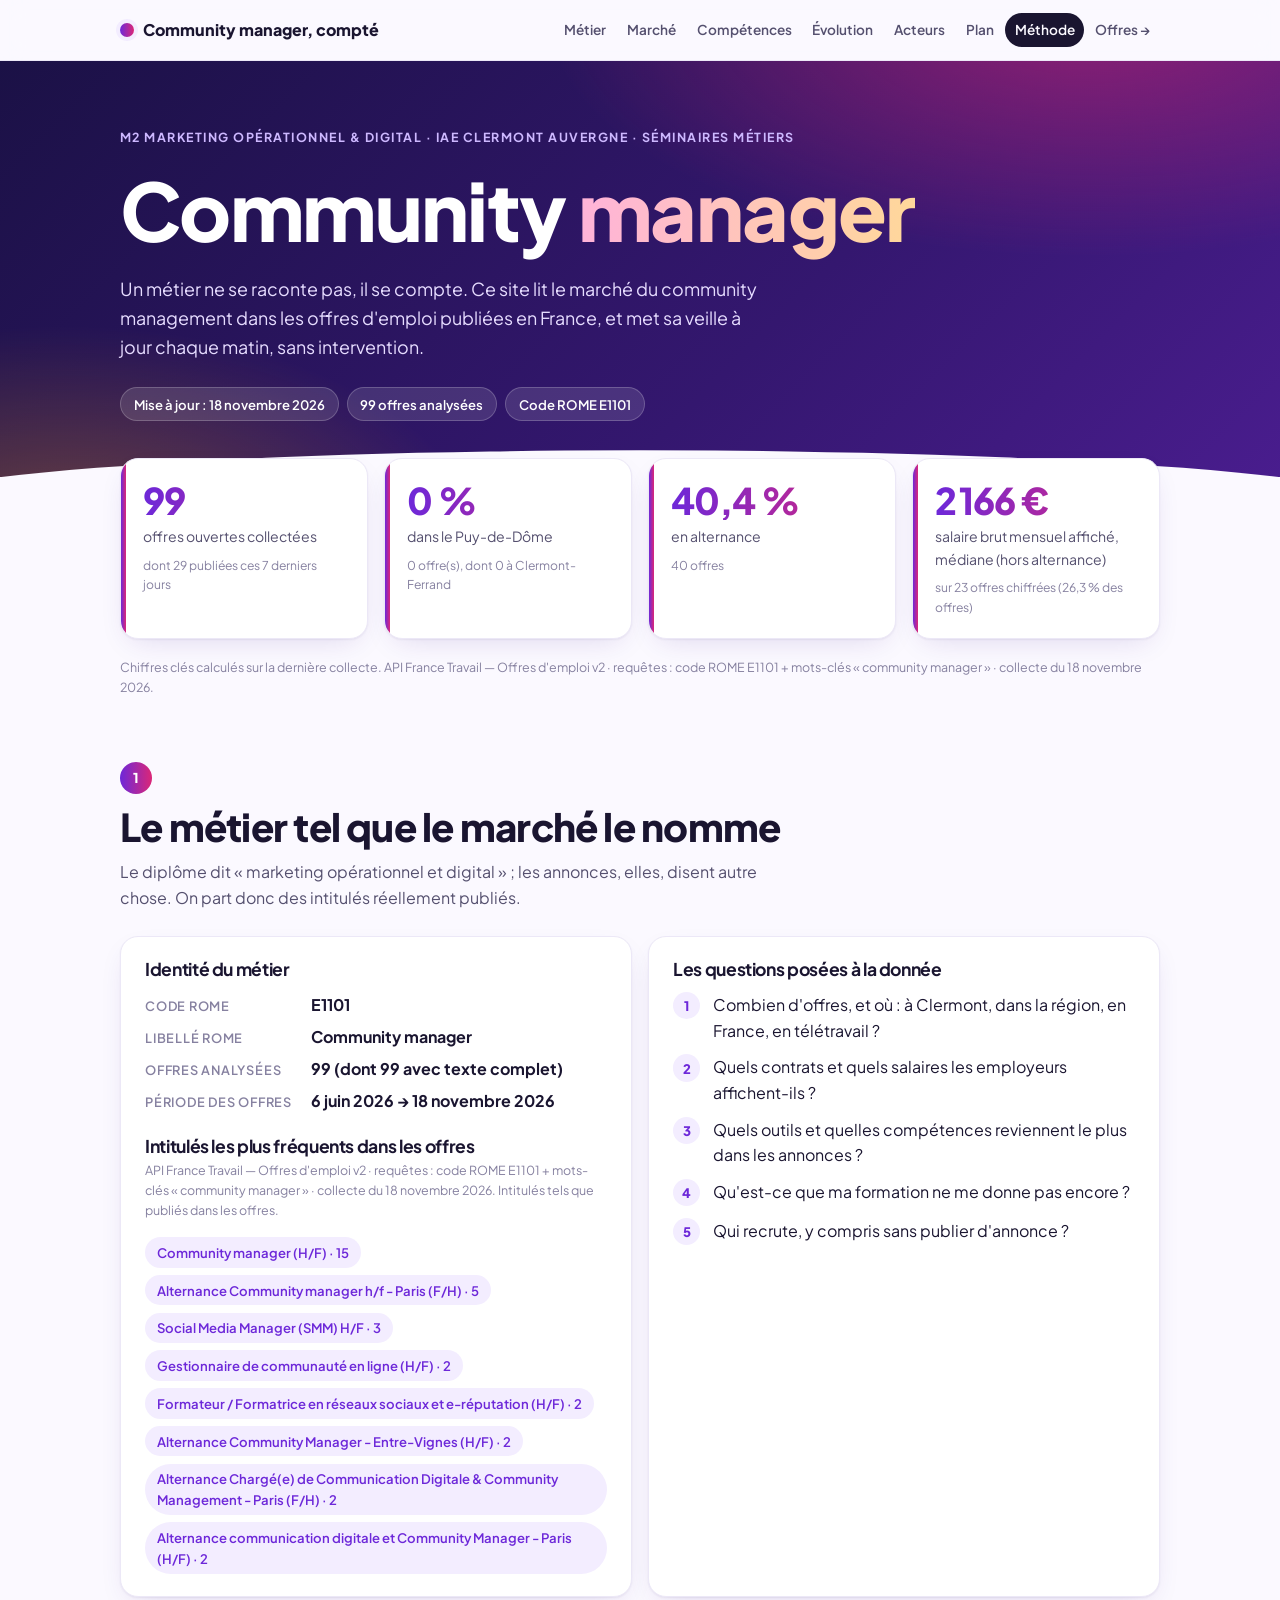
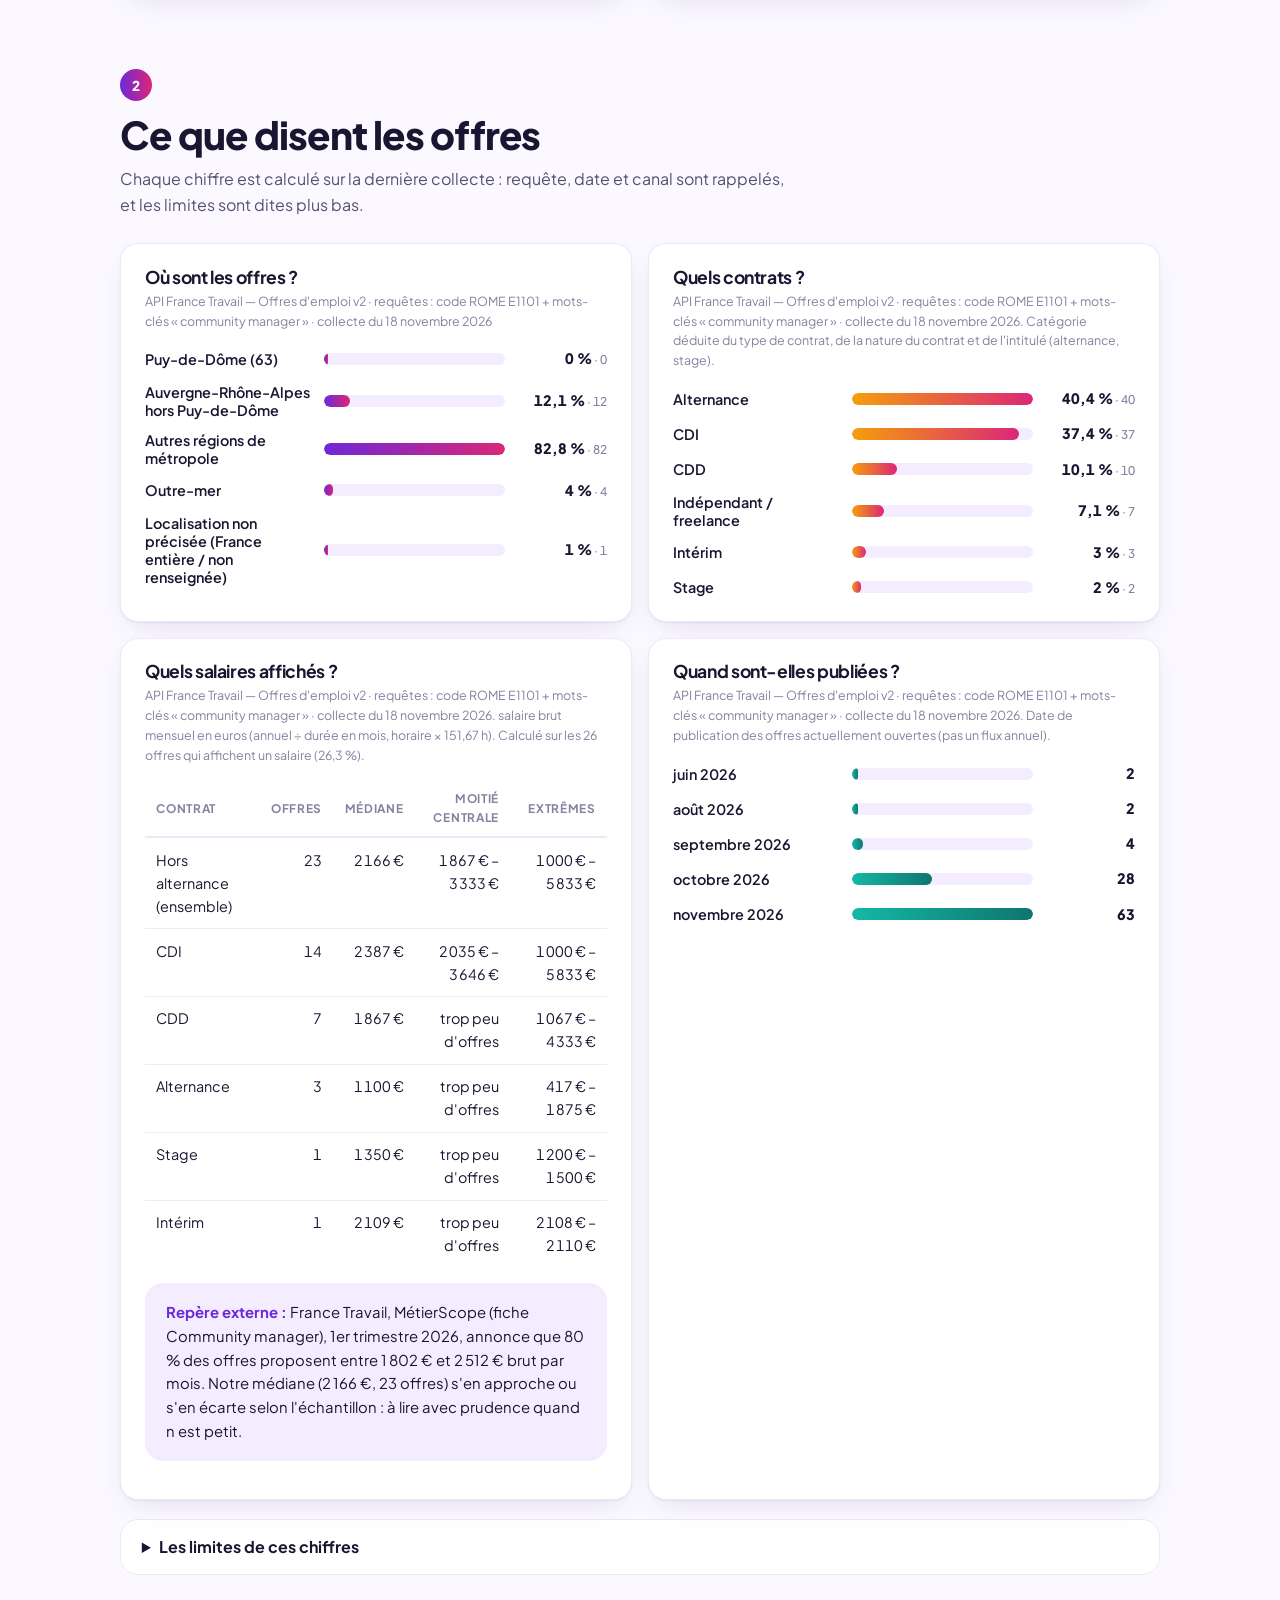
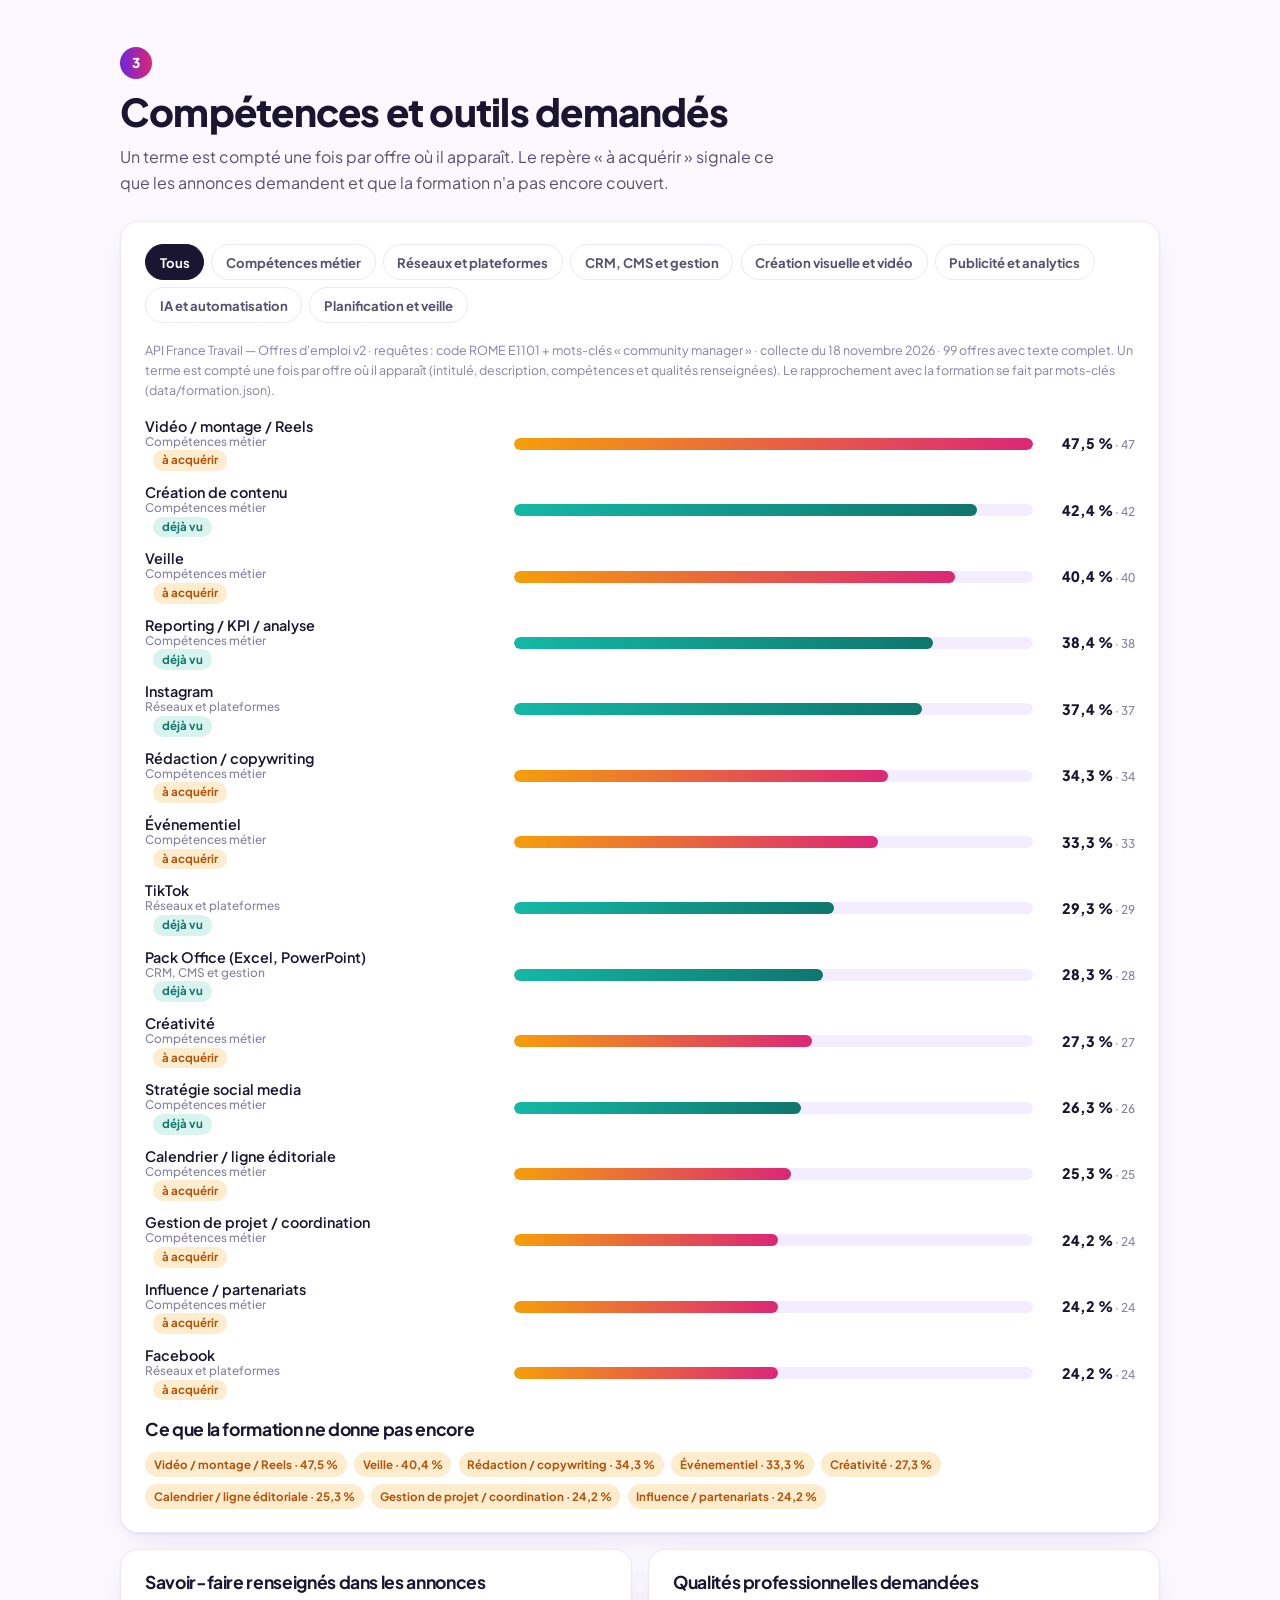
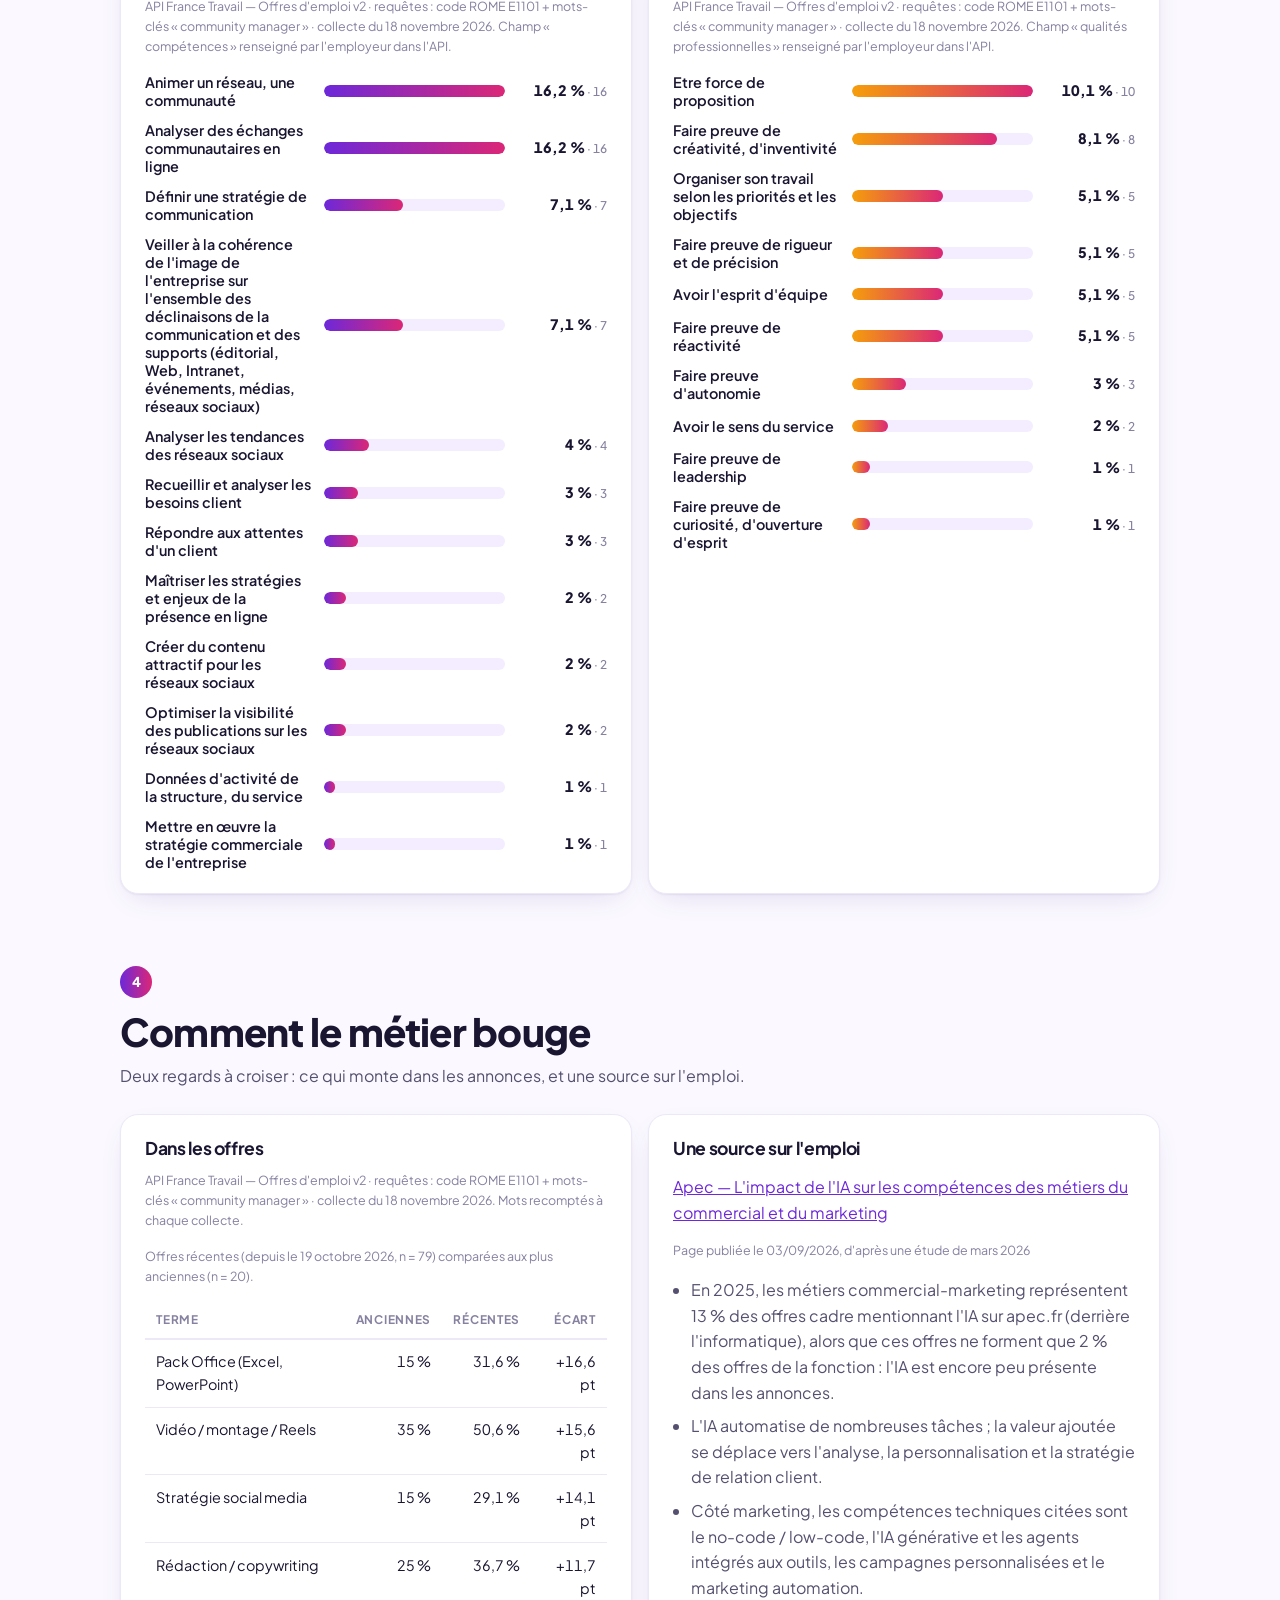
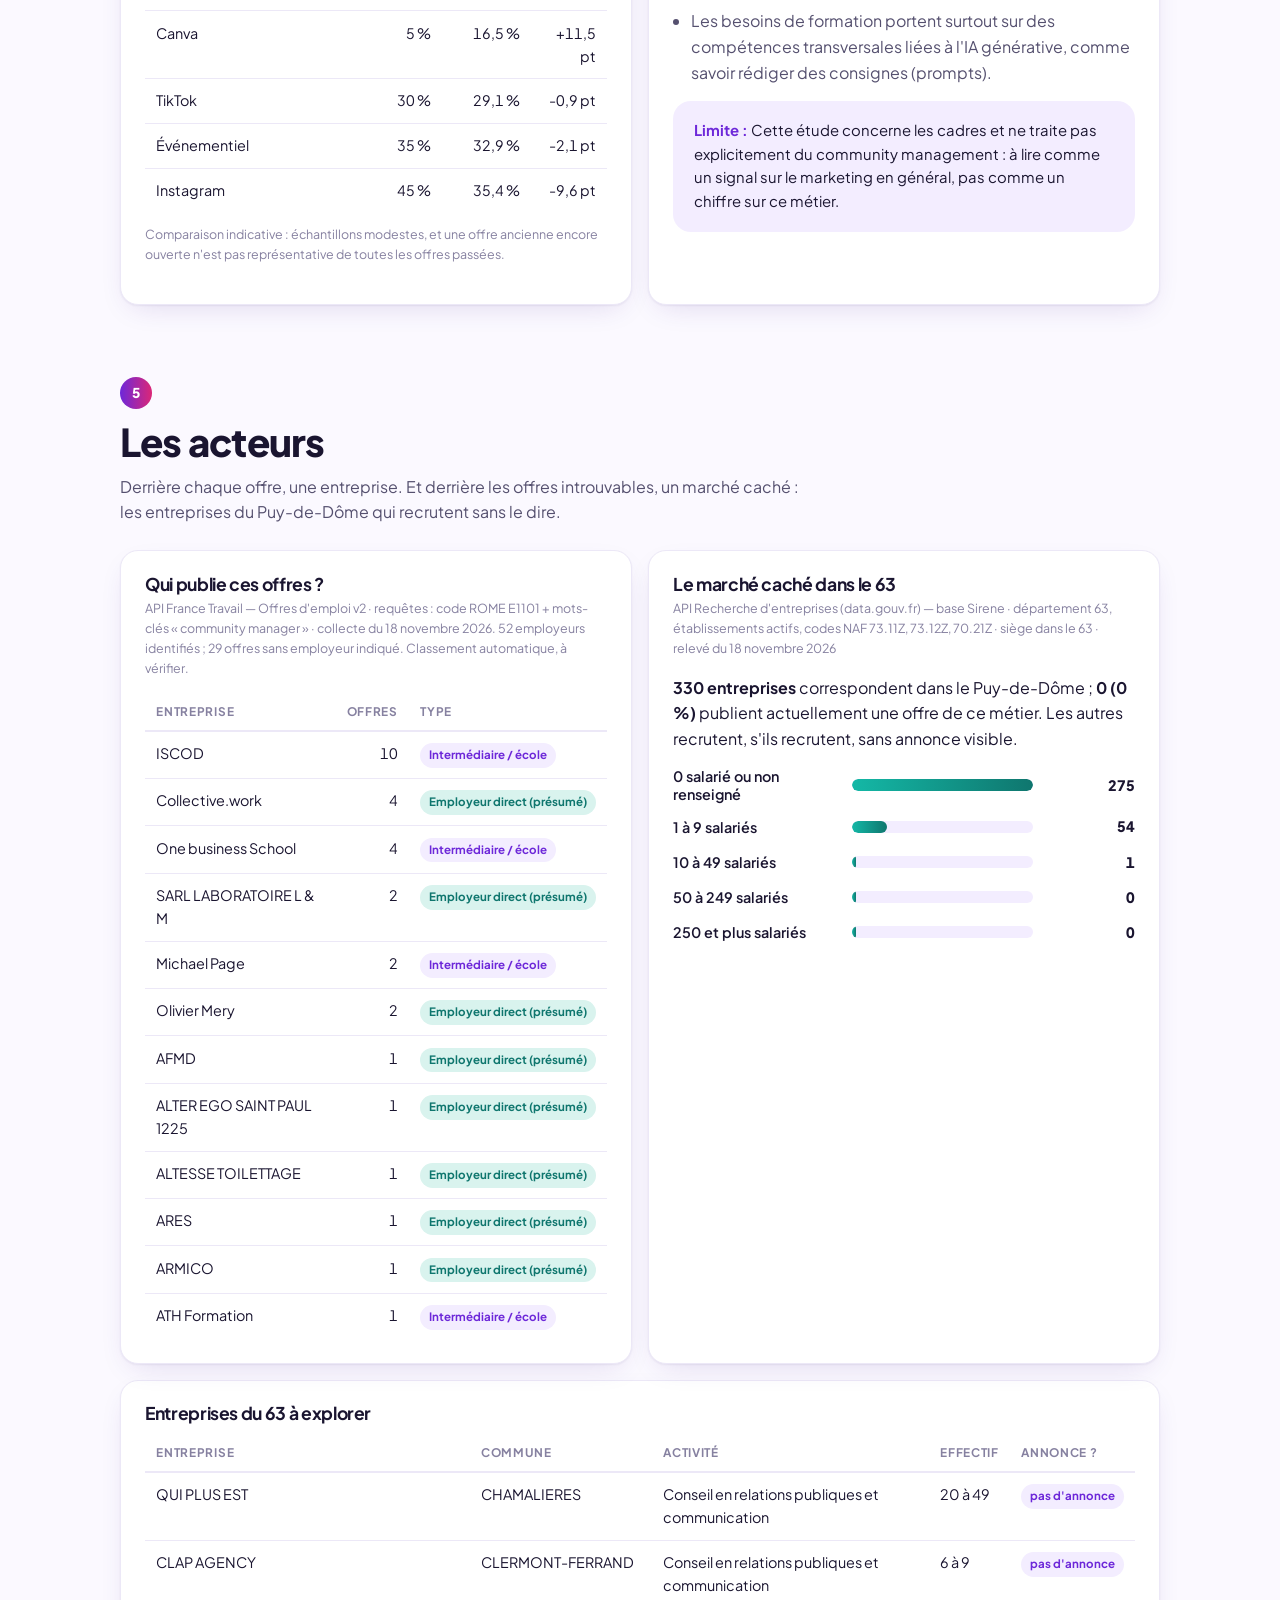
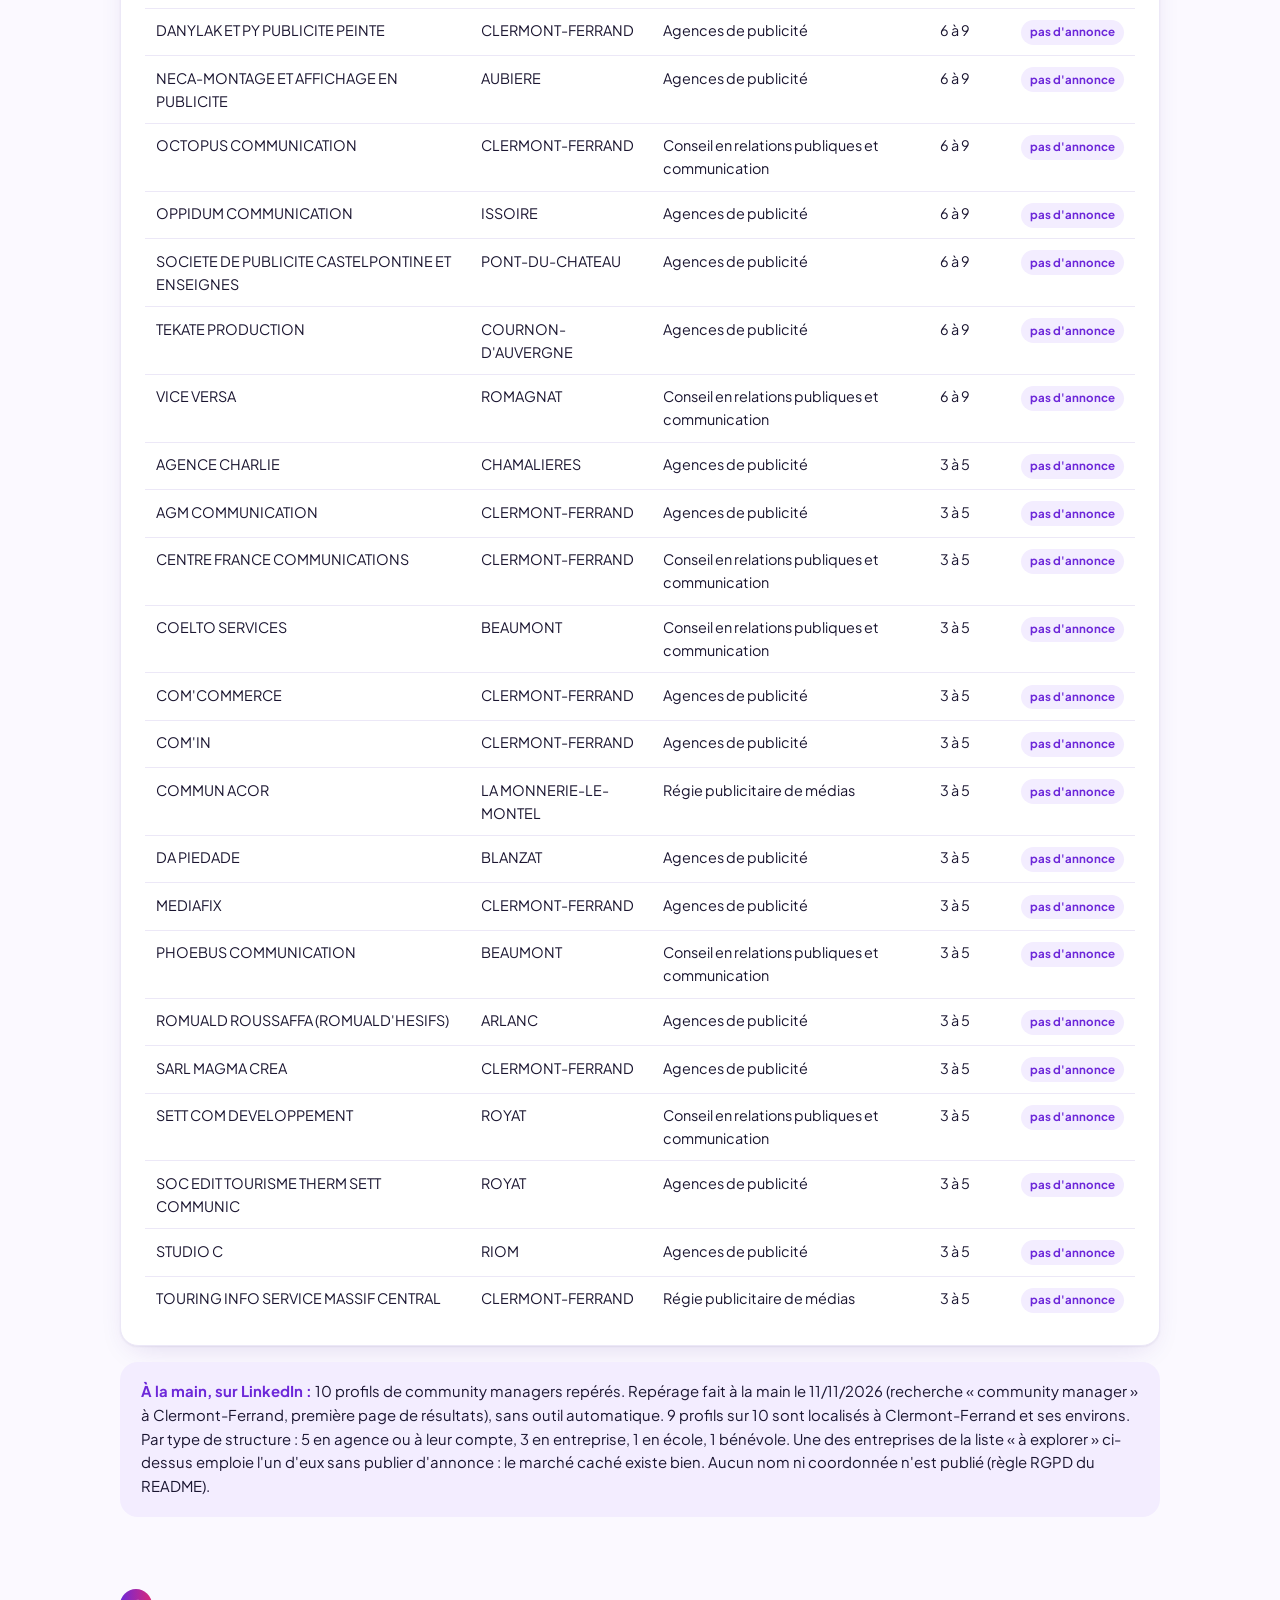
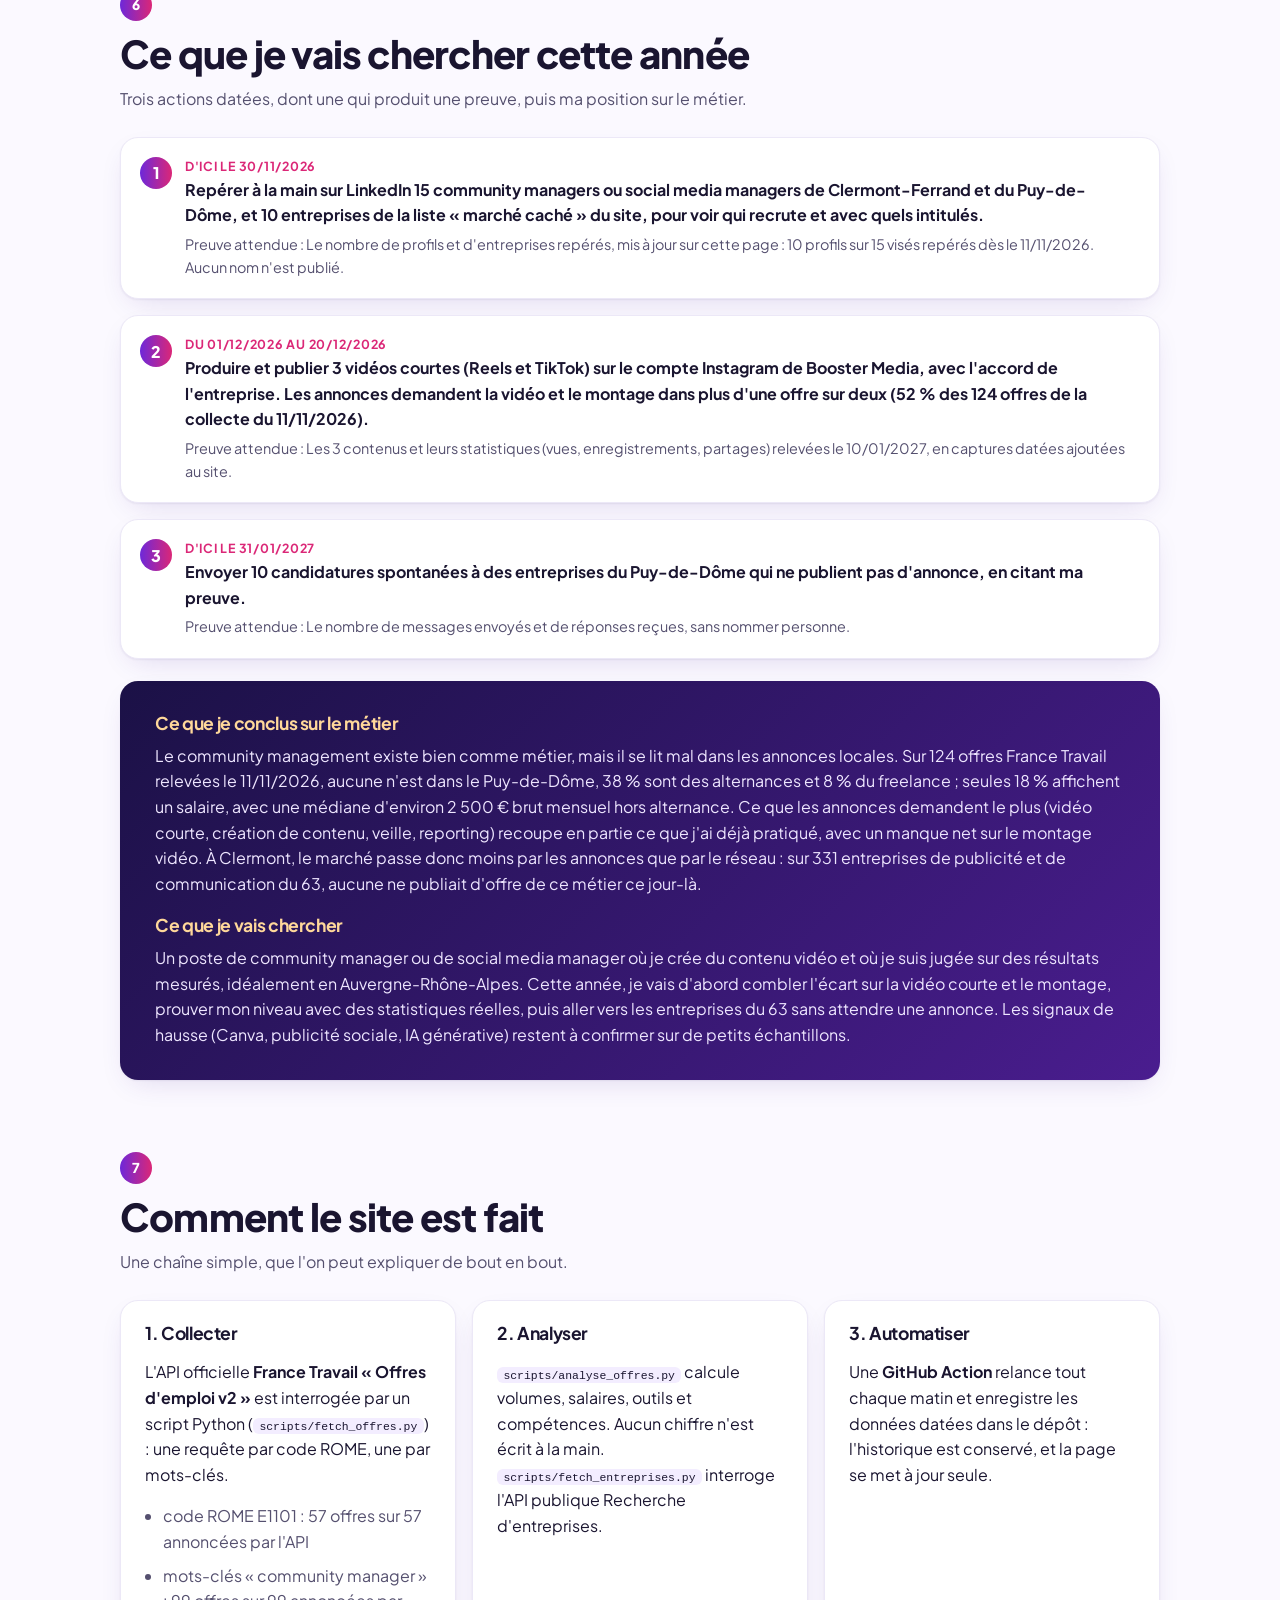
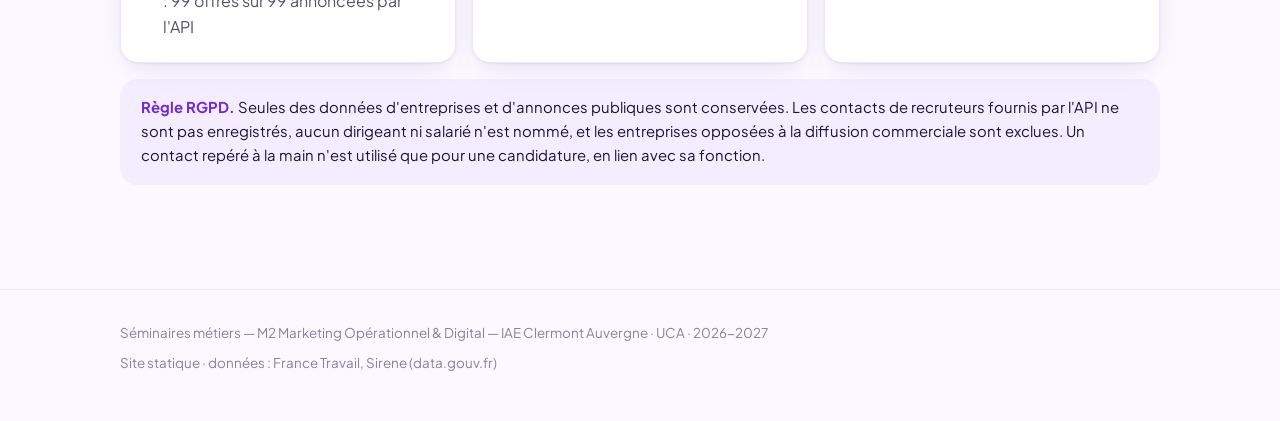
==== commit 964008b6: "Add files via upload" ====
--- a/index.html
+++ b/index.html
@@ -108,15 +108,12 @@
     <div class="sec-head">
       <span class="sec-num">4</span>
       <h2>Comment le métier bouge</h2>
-      <p class="sec-lead">Trois regards à croiser : ce qui monte dans les annonces, une source sur l'emploi, et la parole de
-        professionnels.</p>
+      <p class="sec-lead">Deux regards à croiser : ce qui monte dans les annonces, et une source sur l'emploi.</p>
     </div>
     <div class="grid grid-2">
       <div class="card"><h3>Dans les offres</h3><div id="mouvement"></div></div>
       <div class="card"><h3>Une source sur l'emploi</h3><div id="source-emploi"></div></div>
     </div>
-    <h3 style="margin:1.6rem 0 .8rem">Ce que disent les professionnels</h3>
-    <div class="grid grid-3" id="pros"></div>
   </section>
 
   <section class="block" id="acteurs">
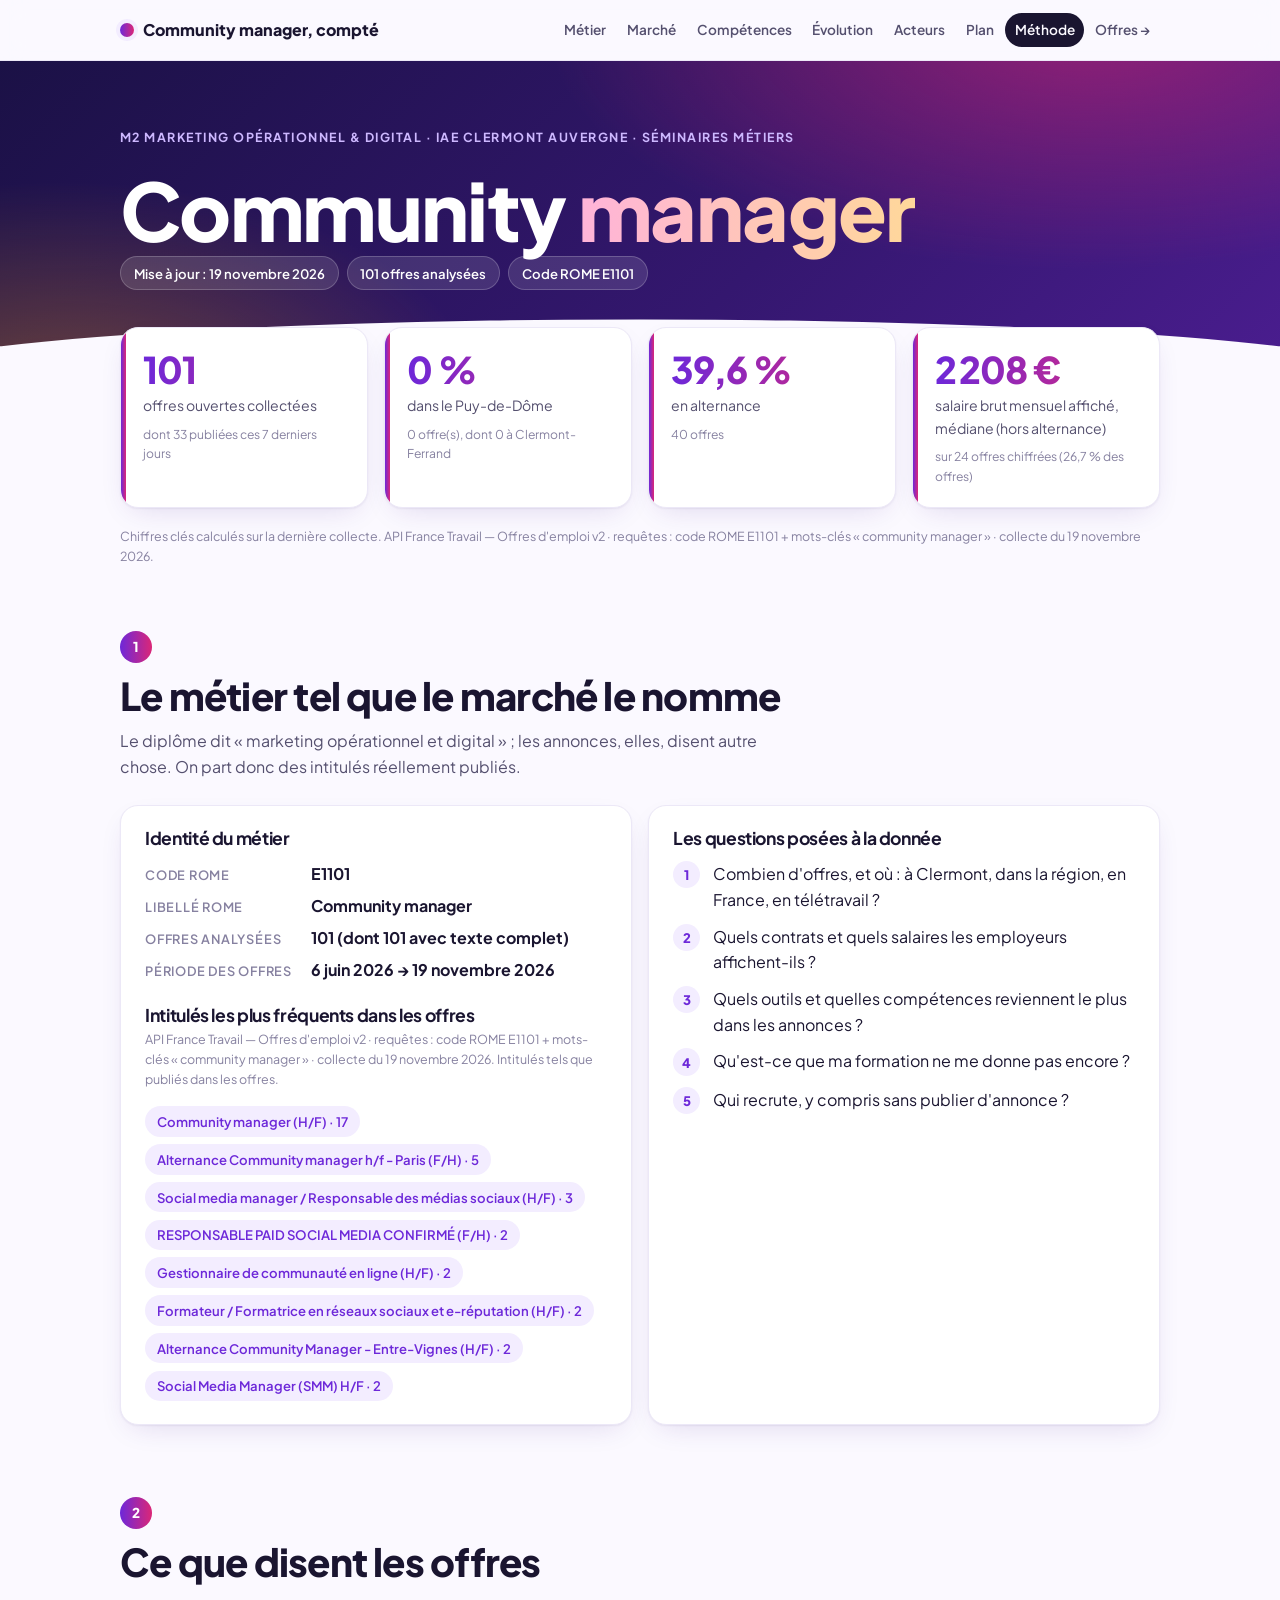
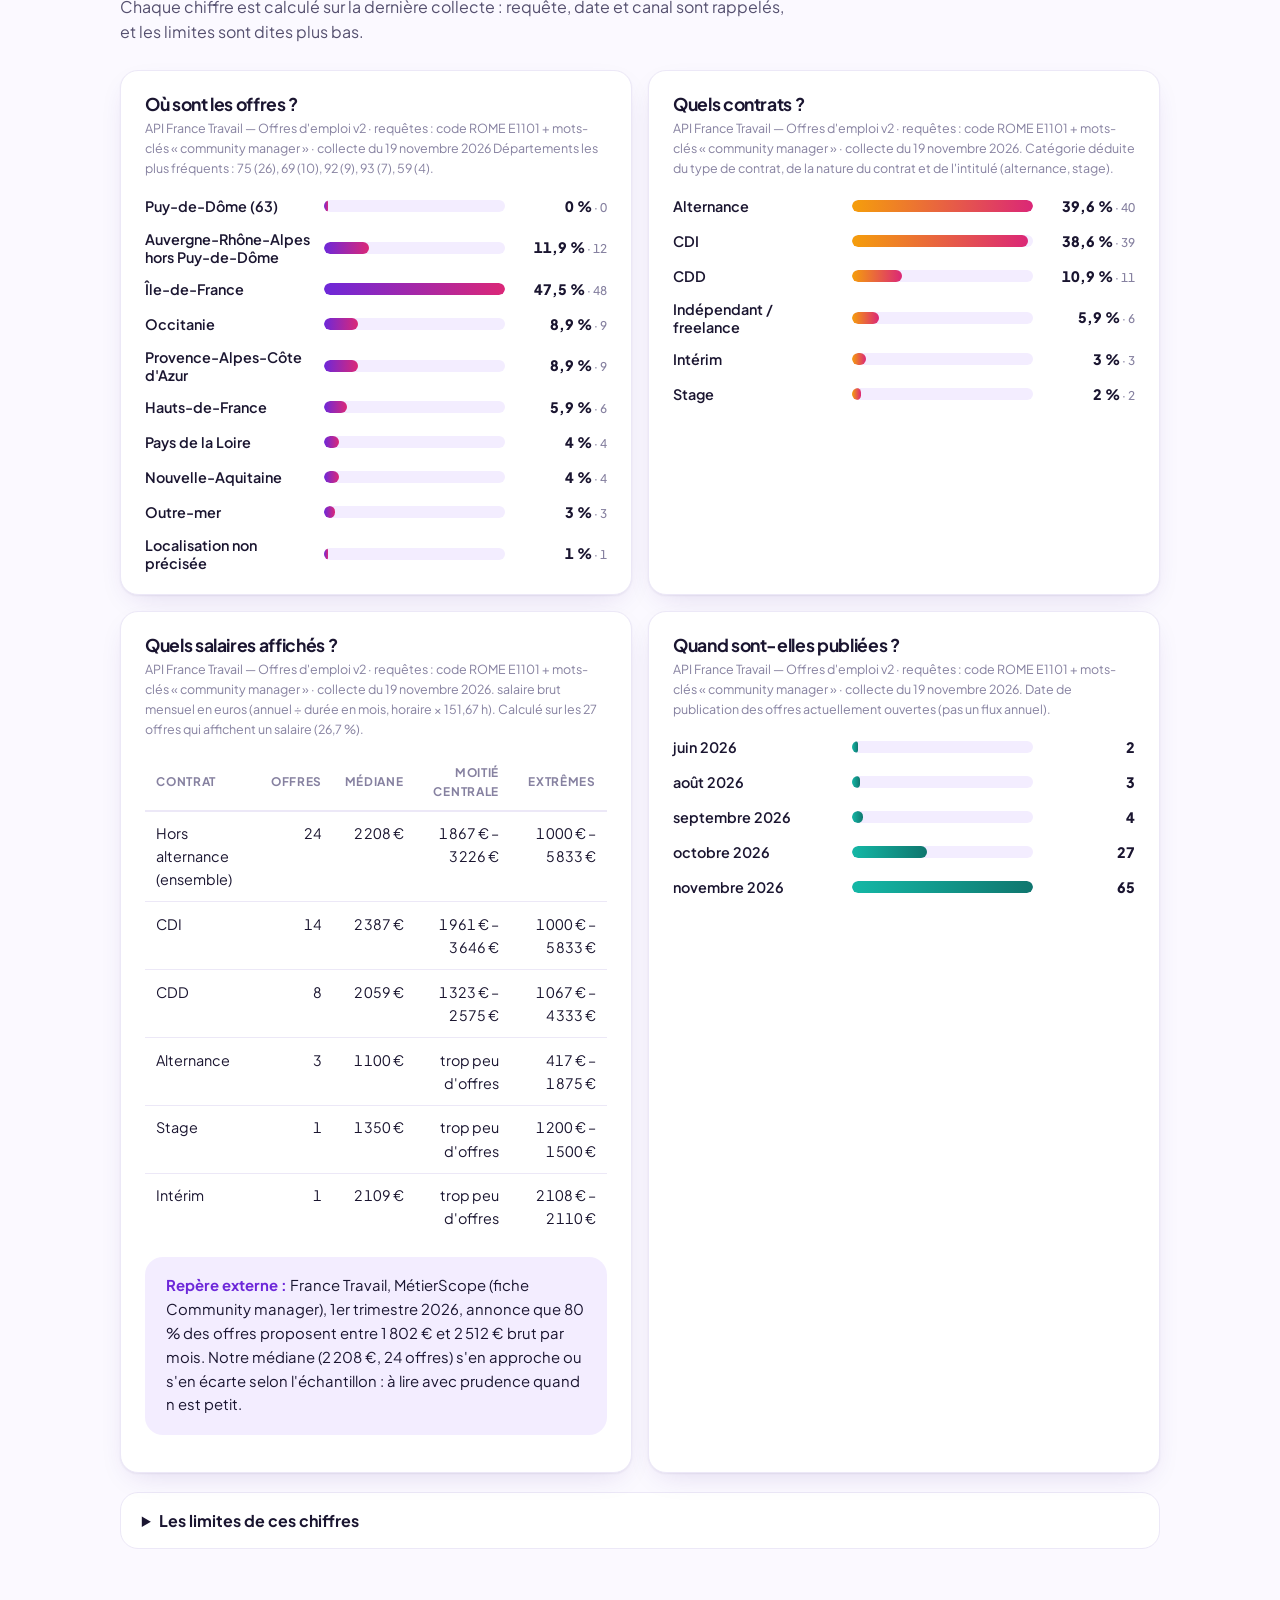
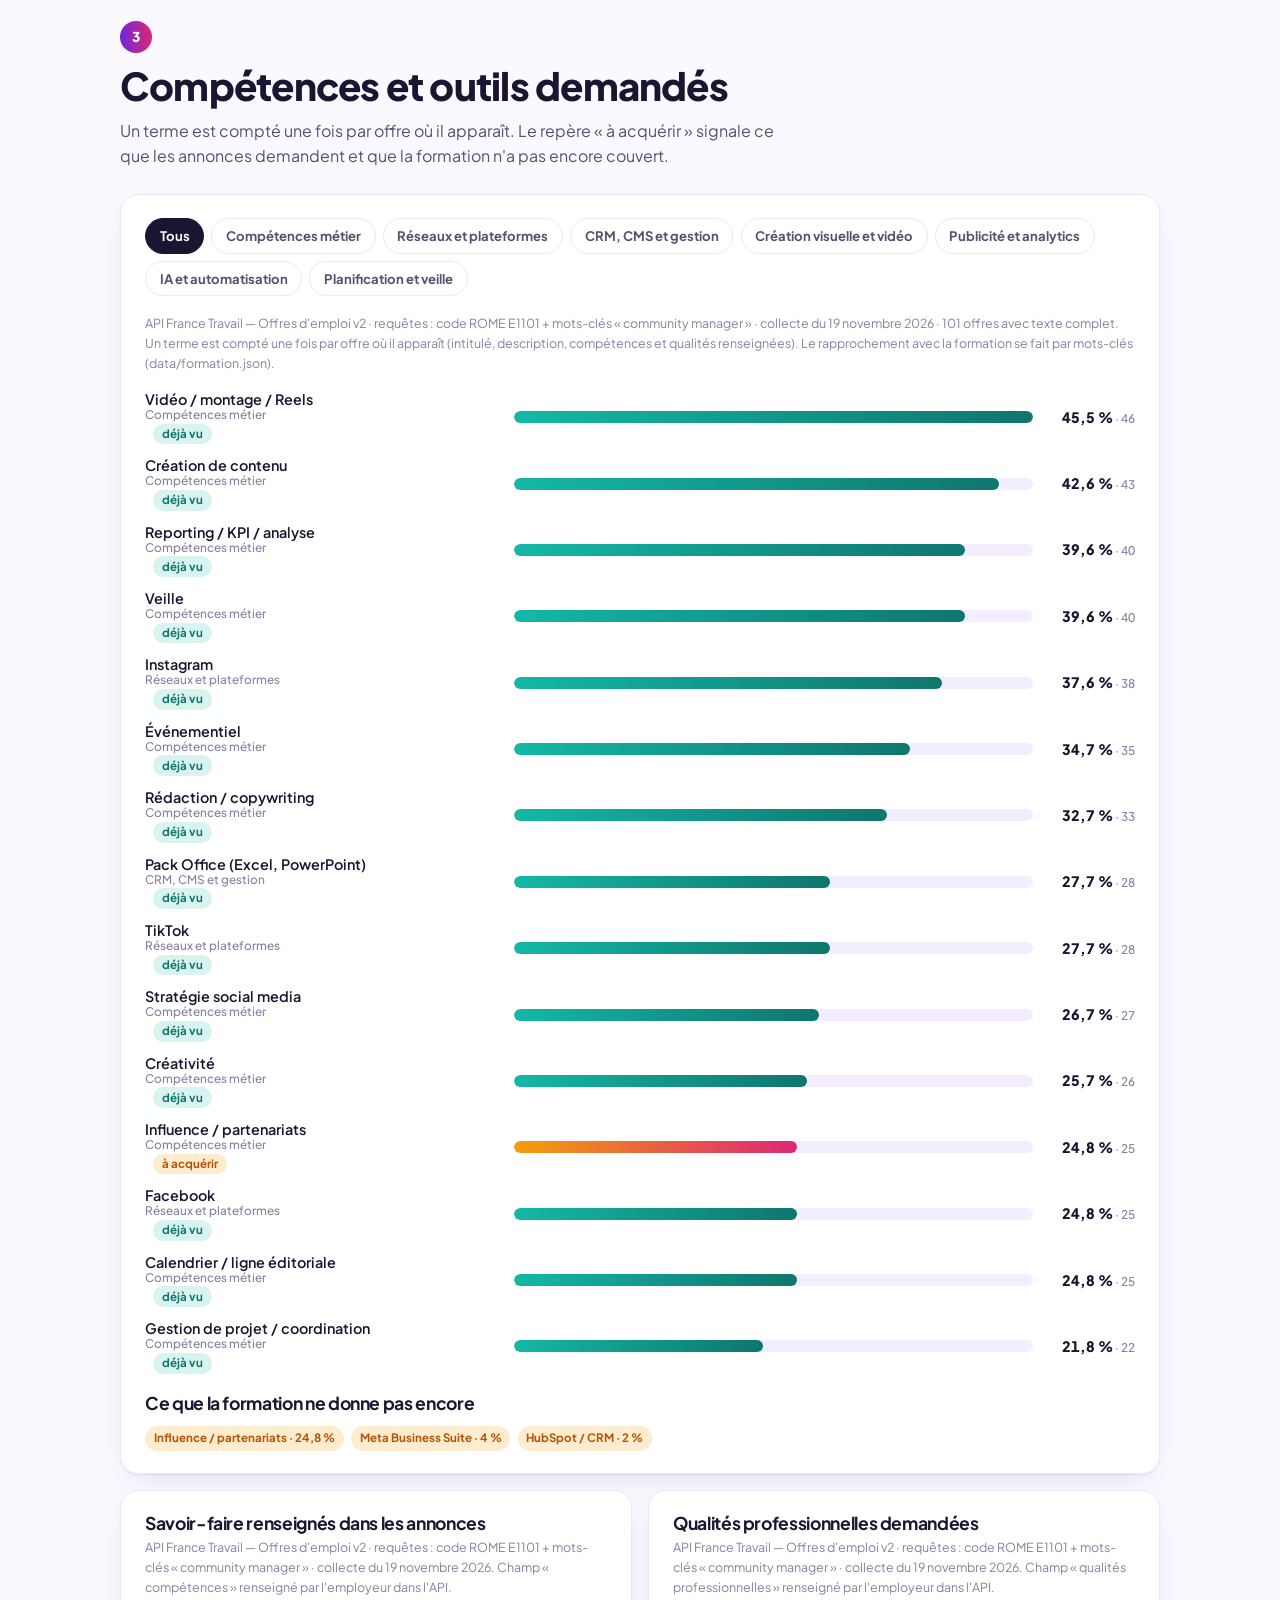
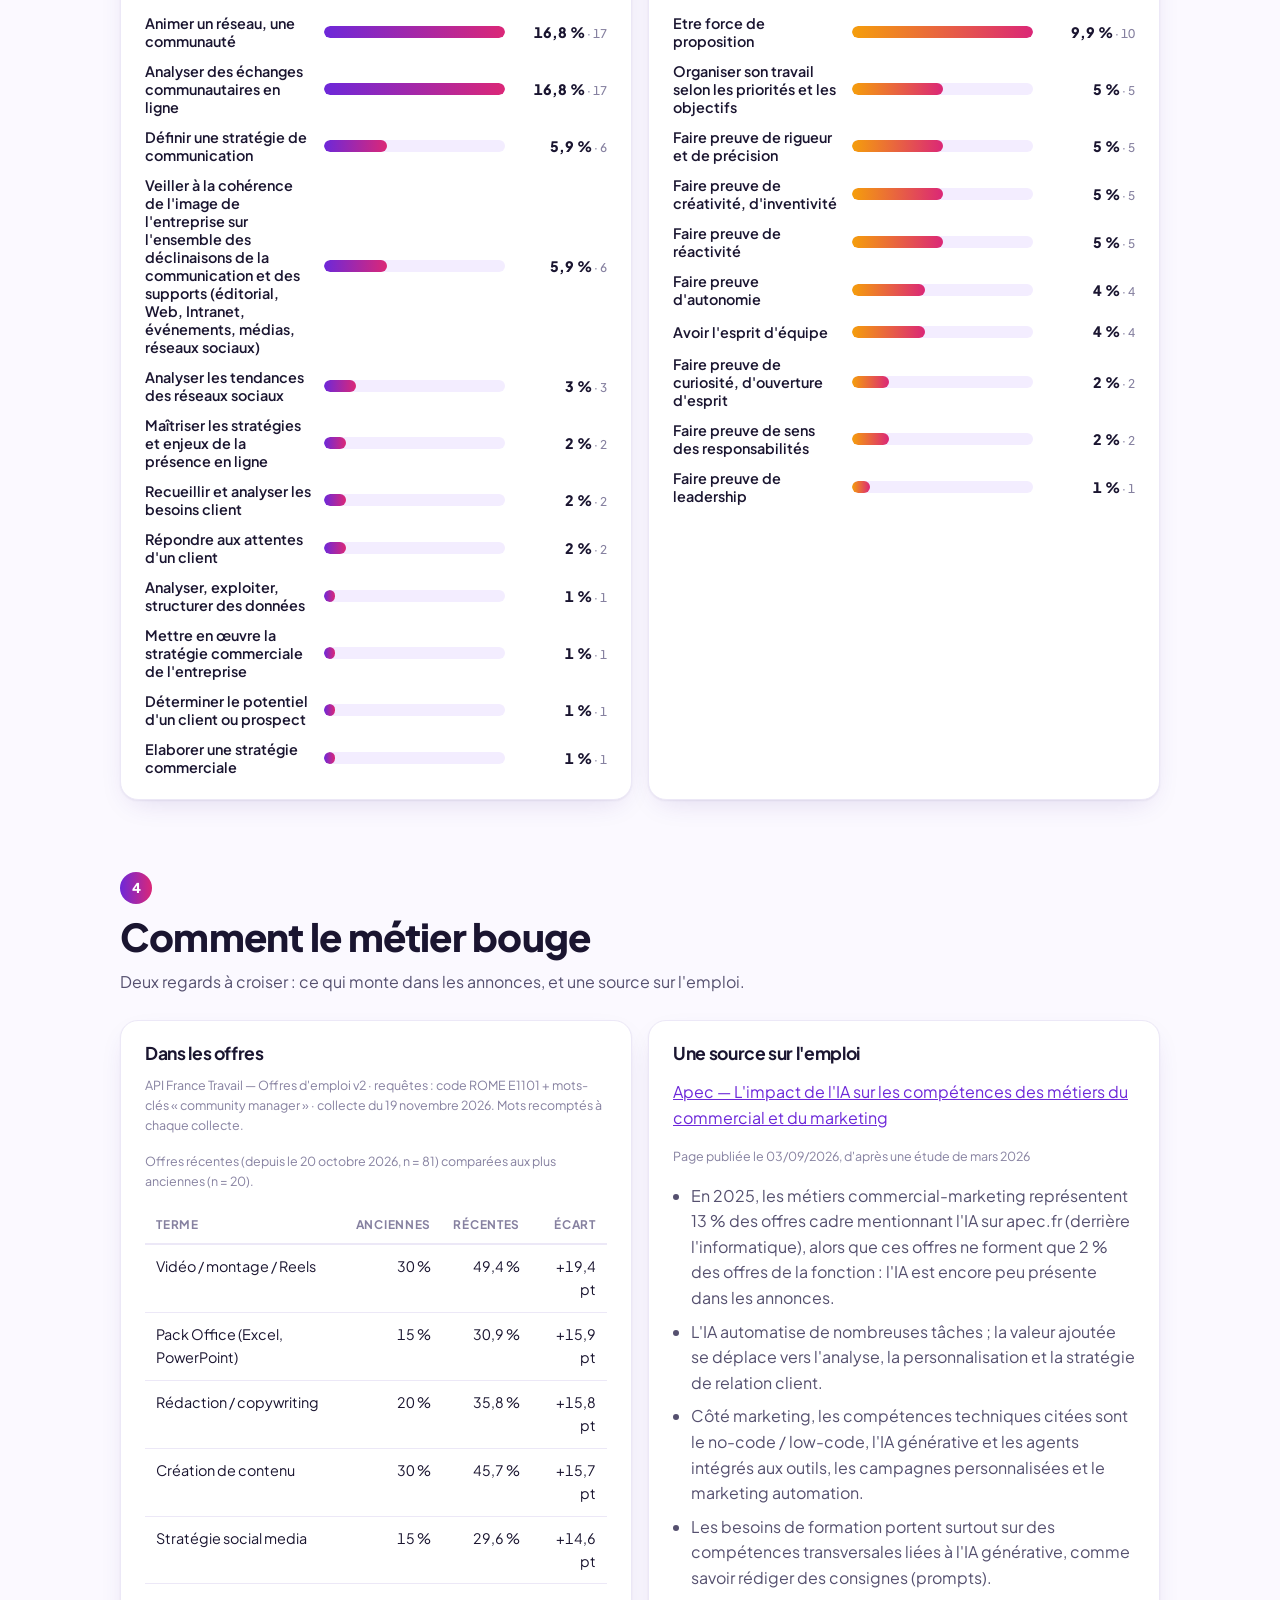
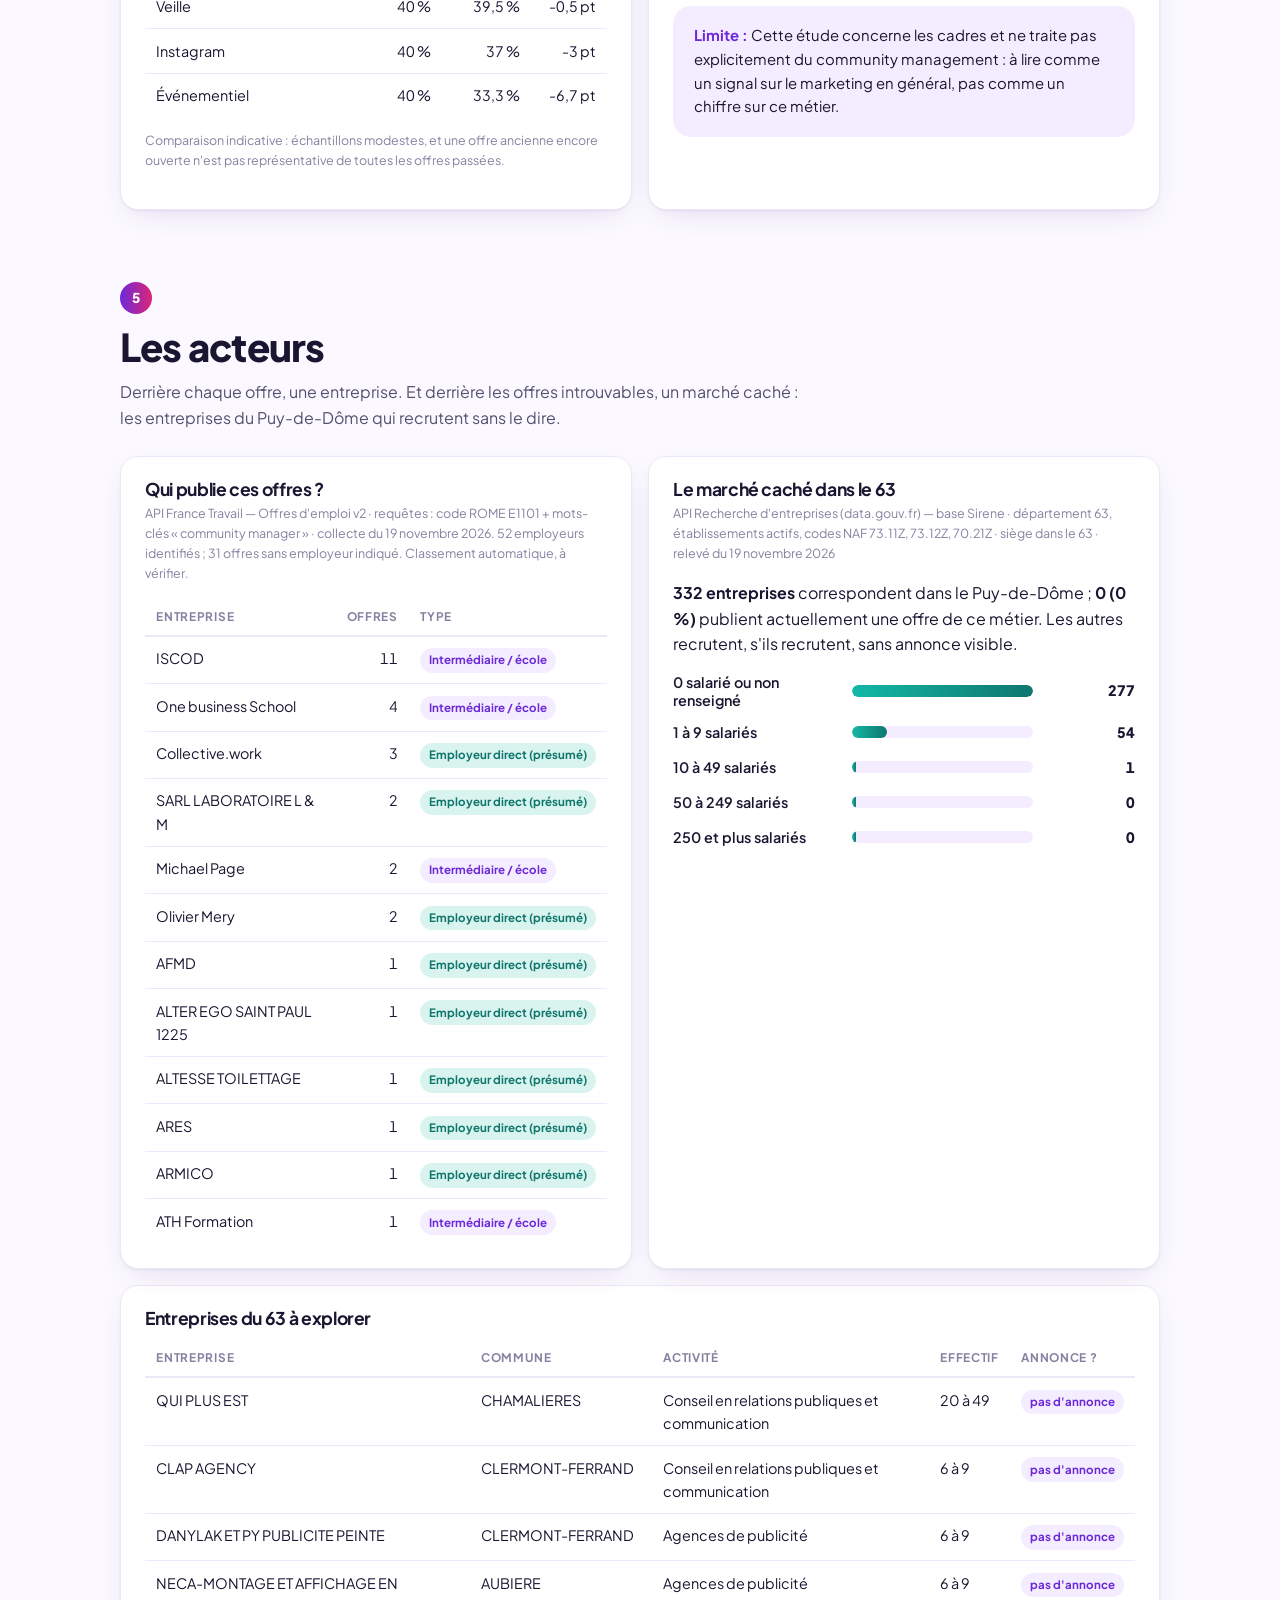
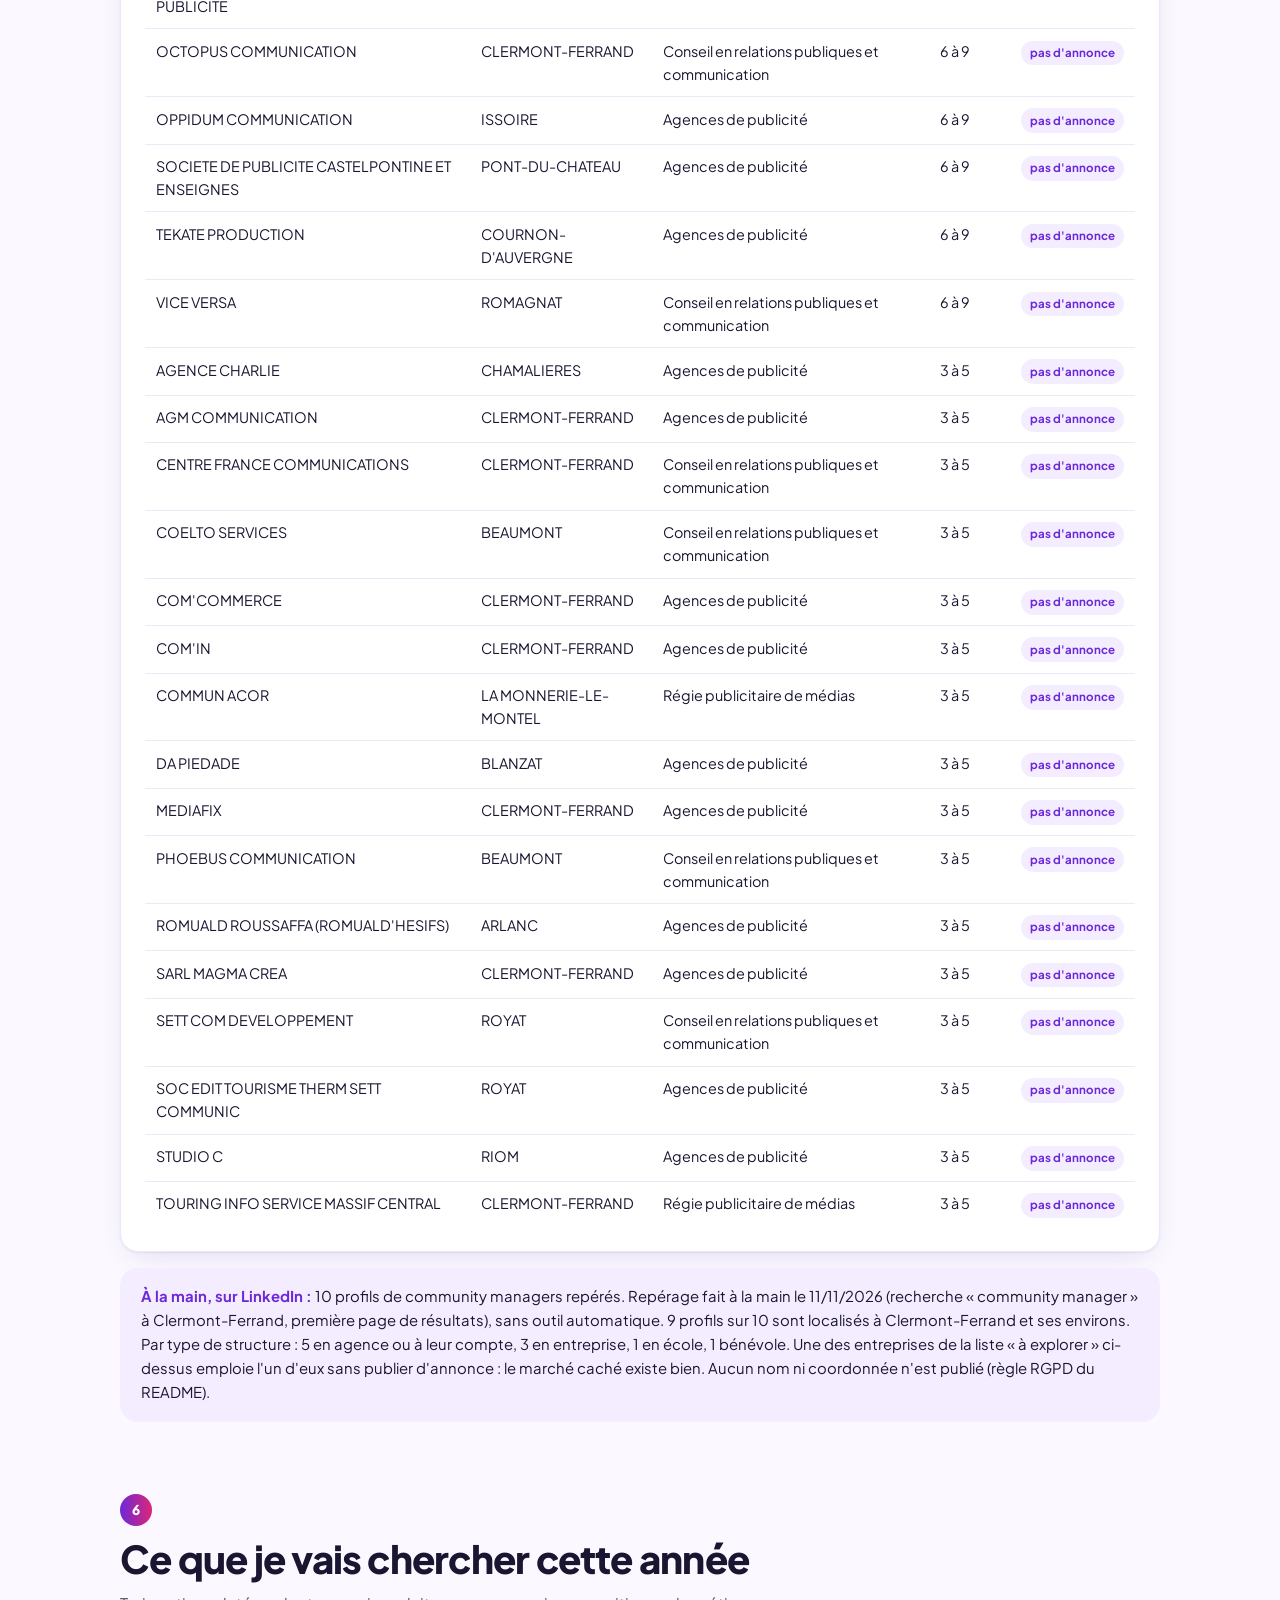
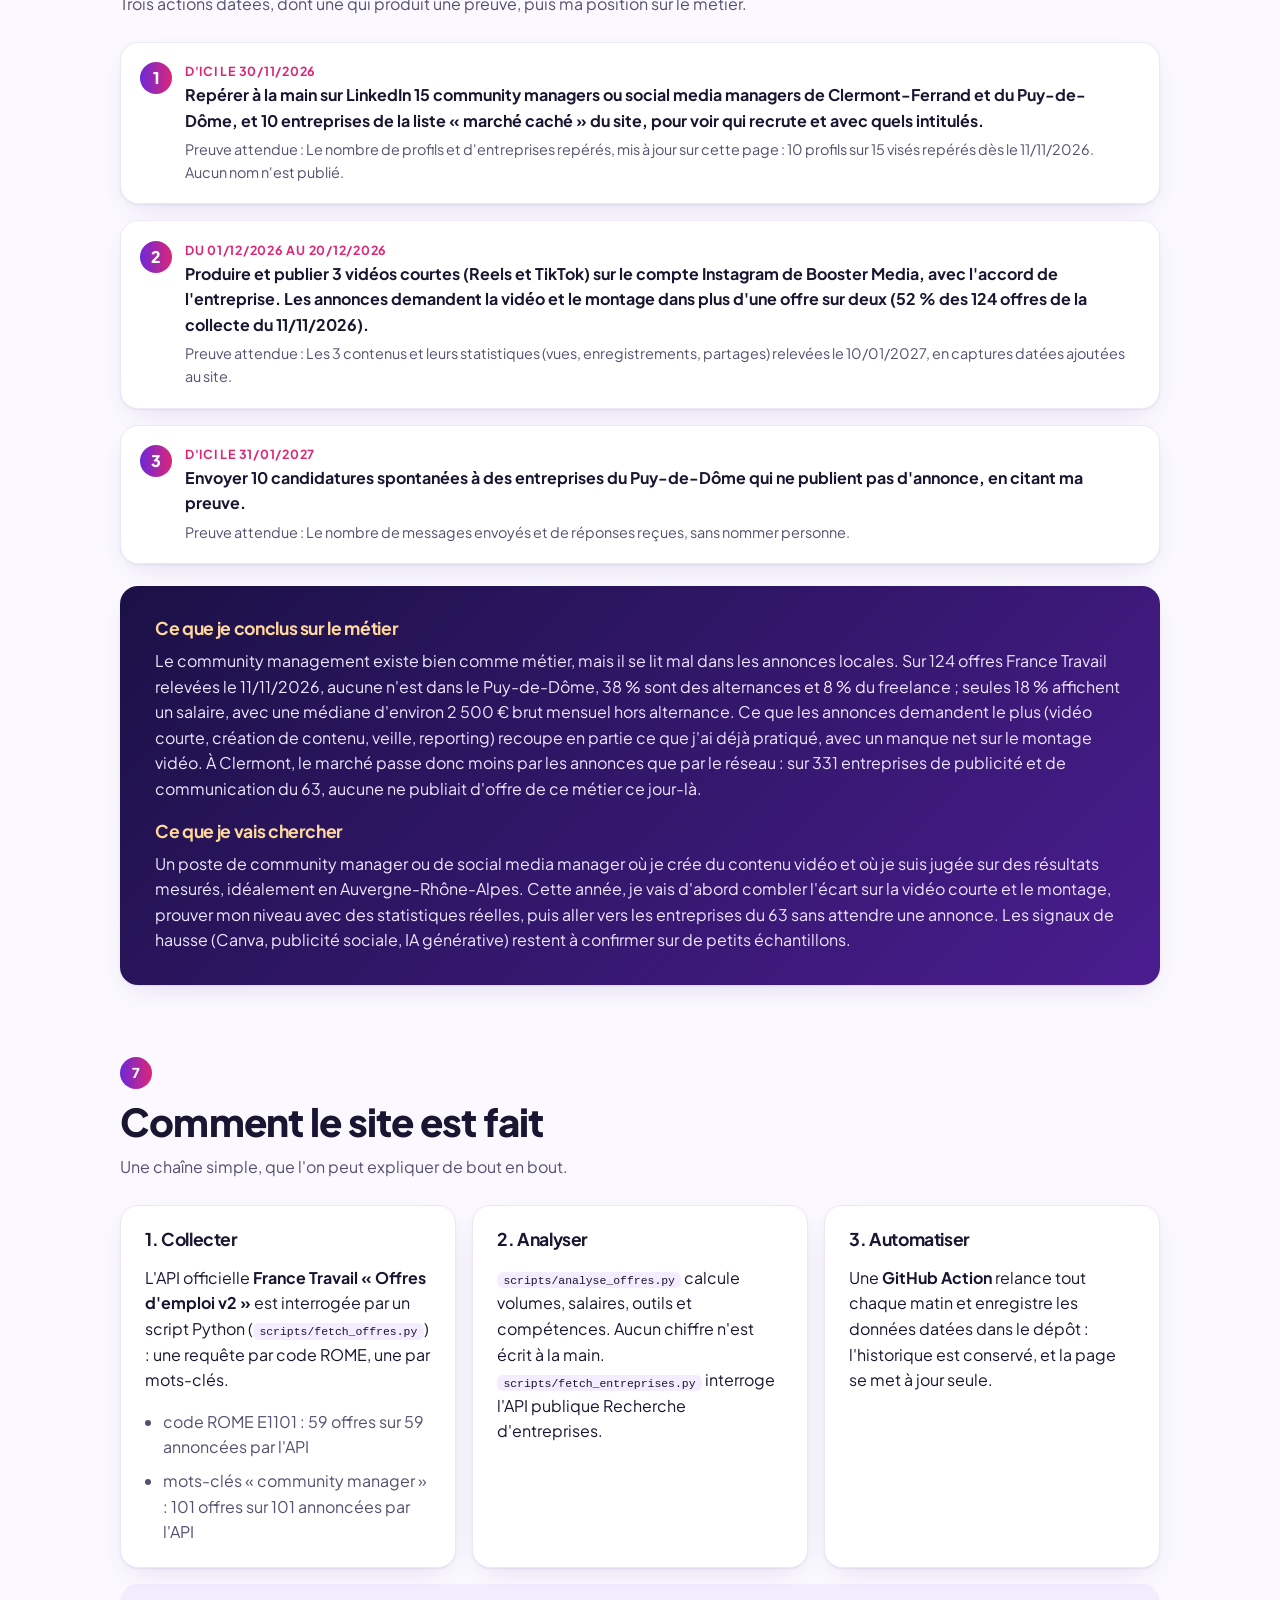
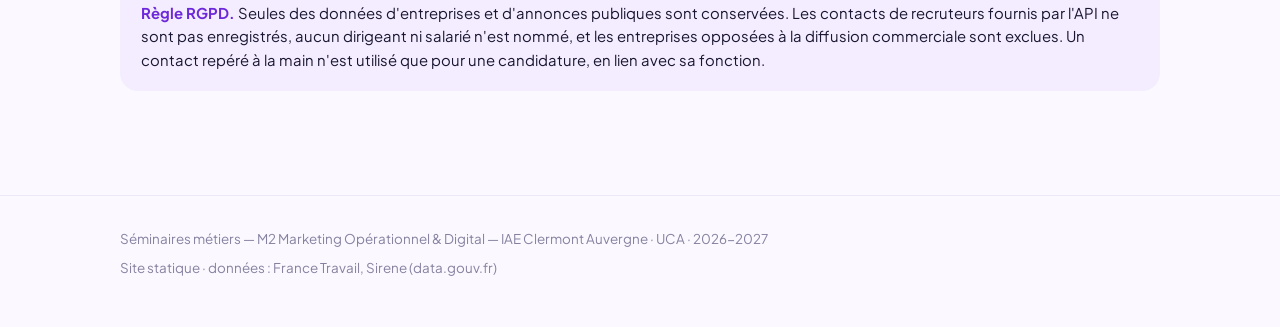
==== commit 230ebc33: "Add files via upload" ====
--- a/index.html
+++ b/index.html
@@ -31,8 +31,6 @@
   <div class="hero-inner">
     <p class="eyebrow">M2 Marketing Opérationnel &amp; Digital · IAE Clermont Auvergne · Séminaires métiers</p>
     <h1>Community <span>manager</span></h1>
-    <p class="hero-lead">Un métier ne se raconte pas, il se compte. Ce site lit le marché du community management dans les
-      offres d'emploi publiées en France, et met sa veille à jour chaque matin, sans intervention.</p>
     <div class="chips" id="hero-chips"></div>
   </div>
   <div class="hero-wave"></div>
